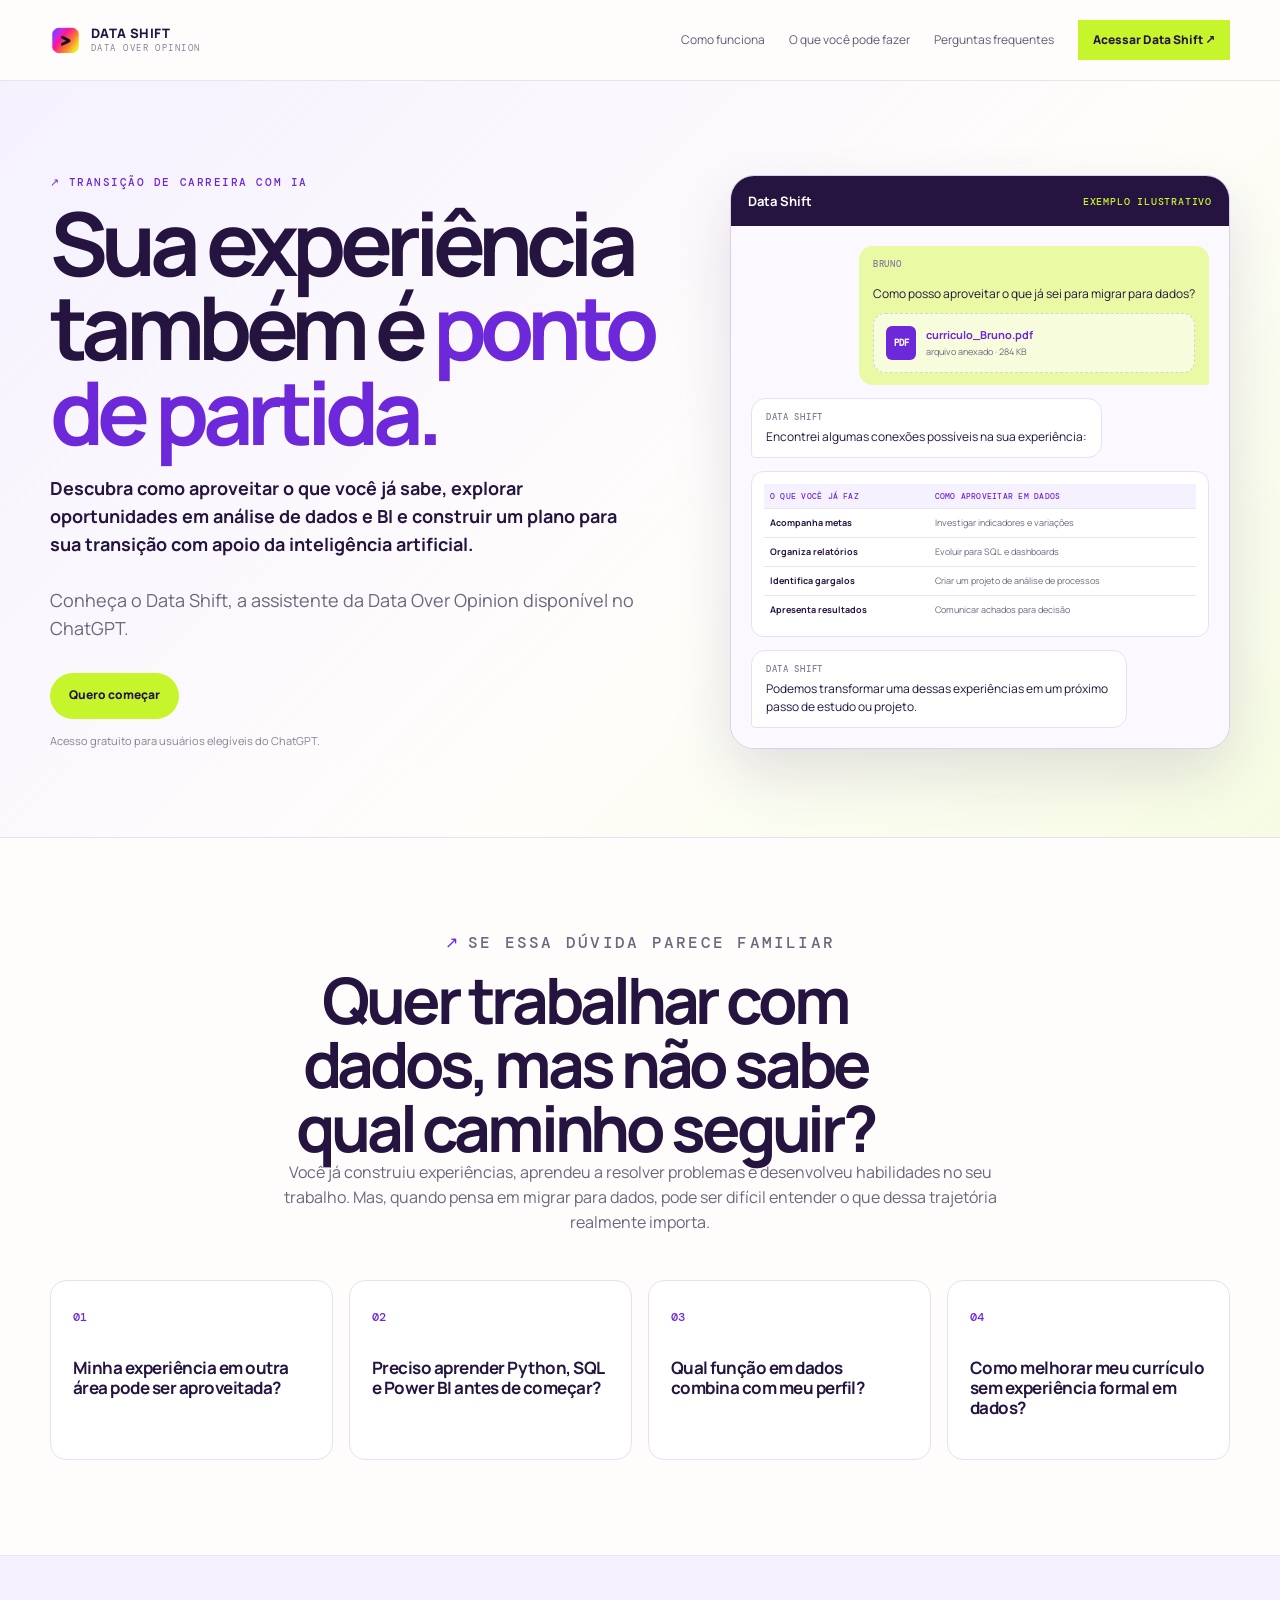
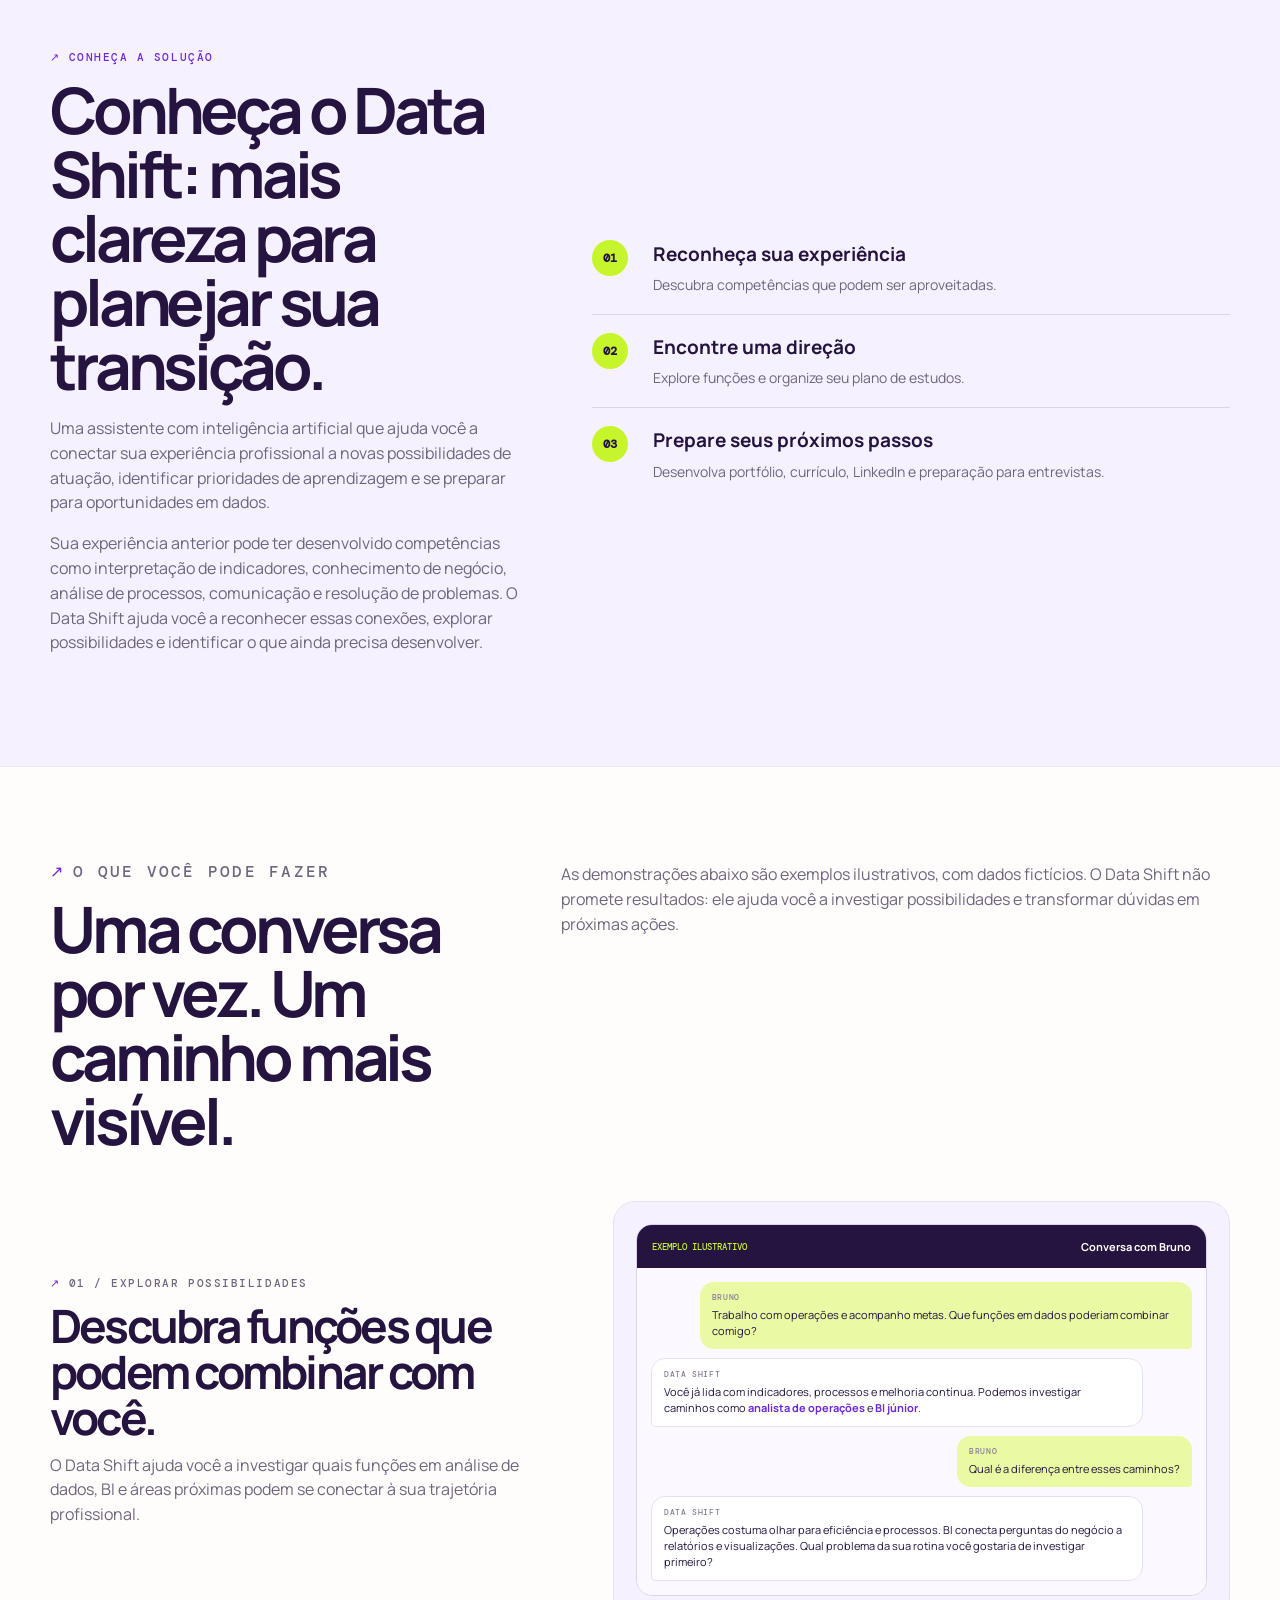
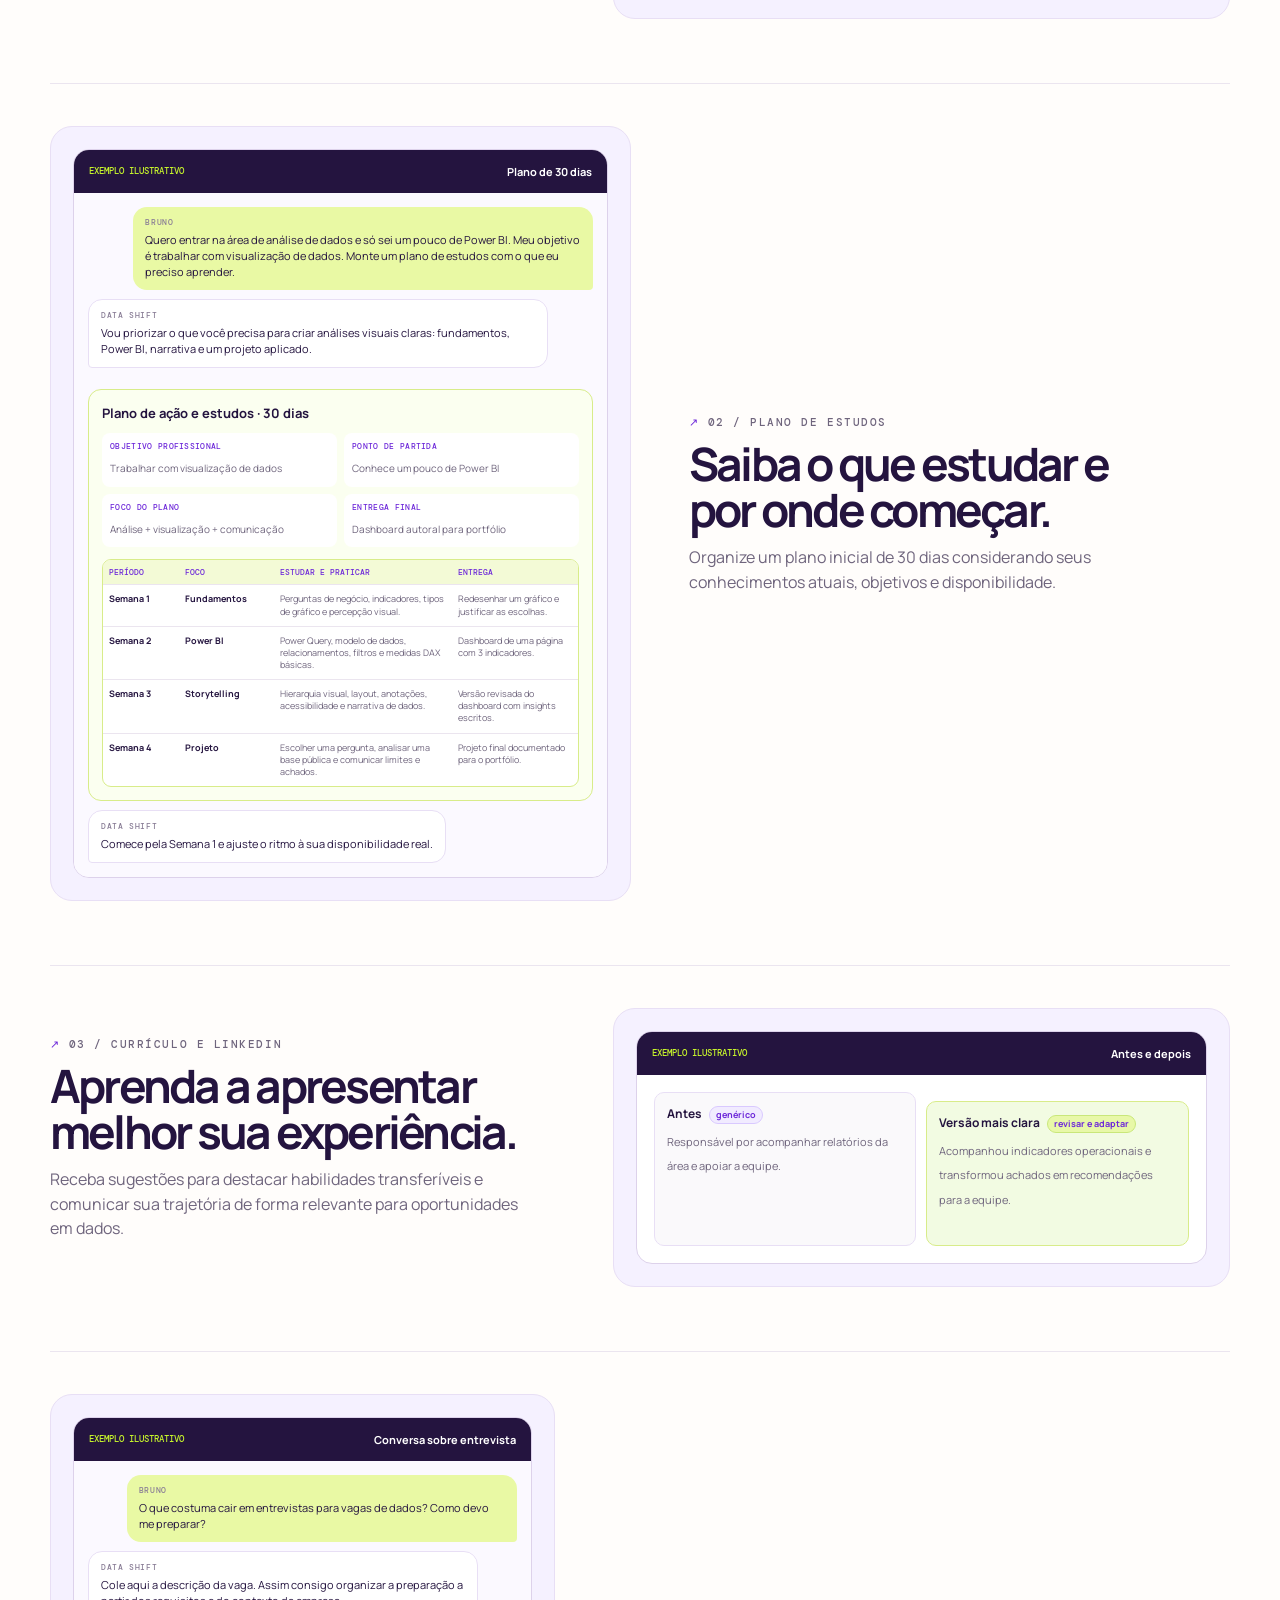
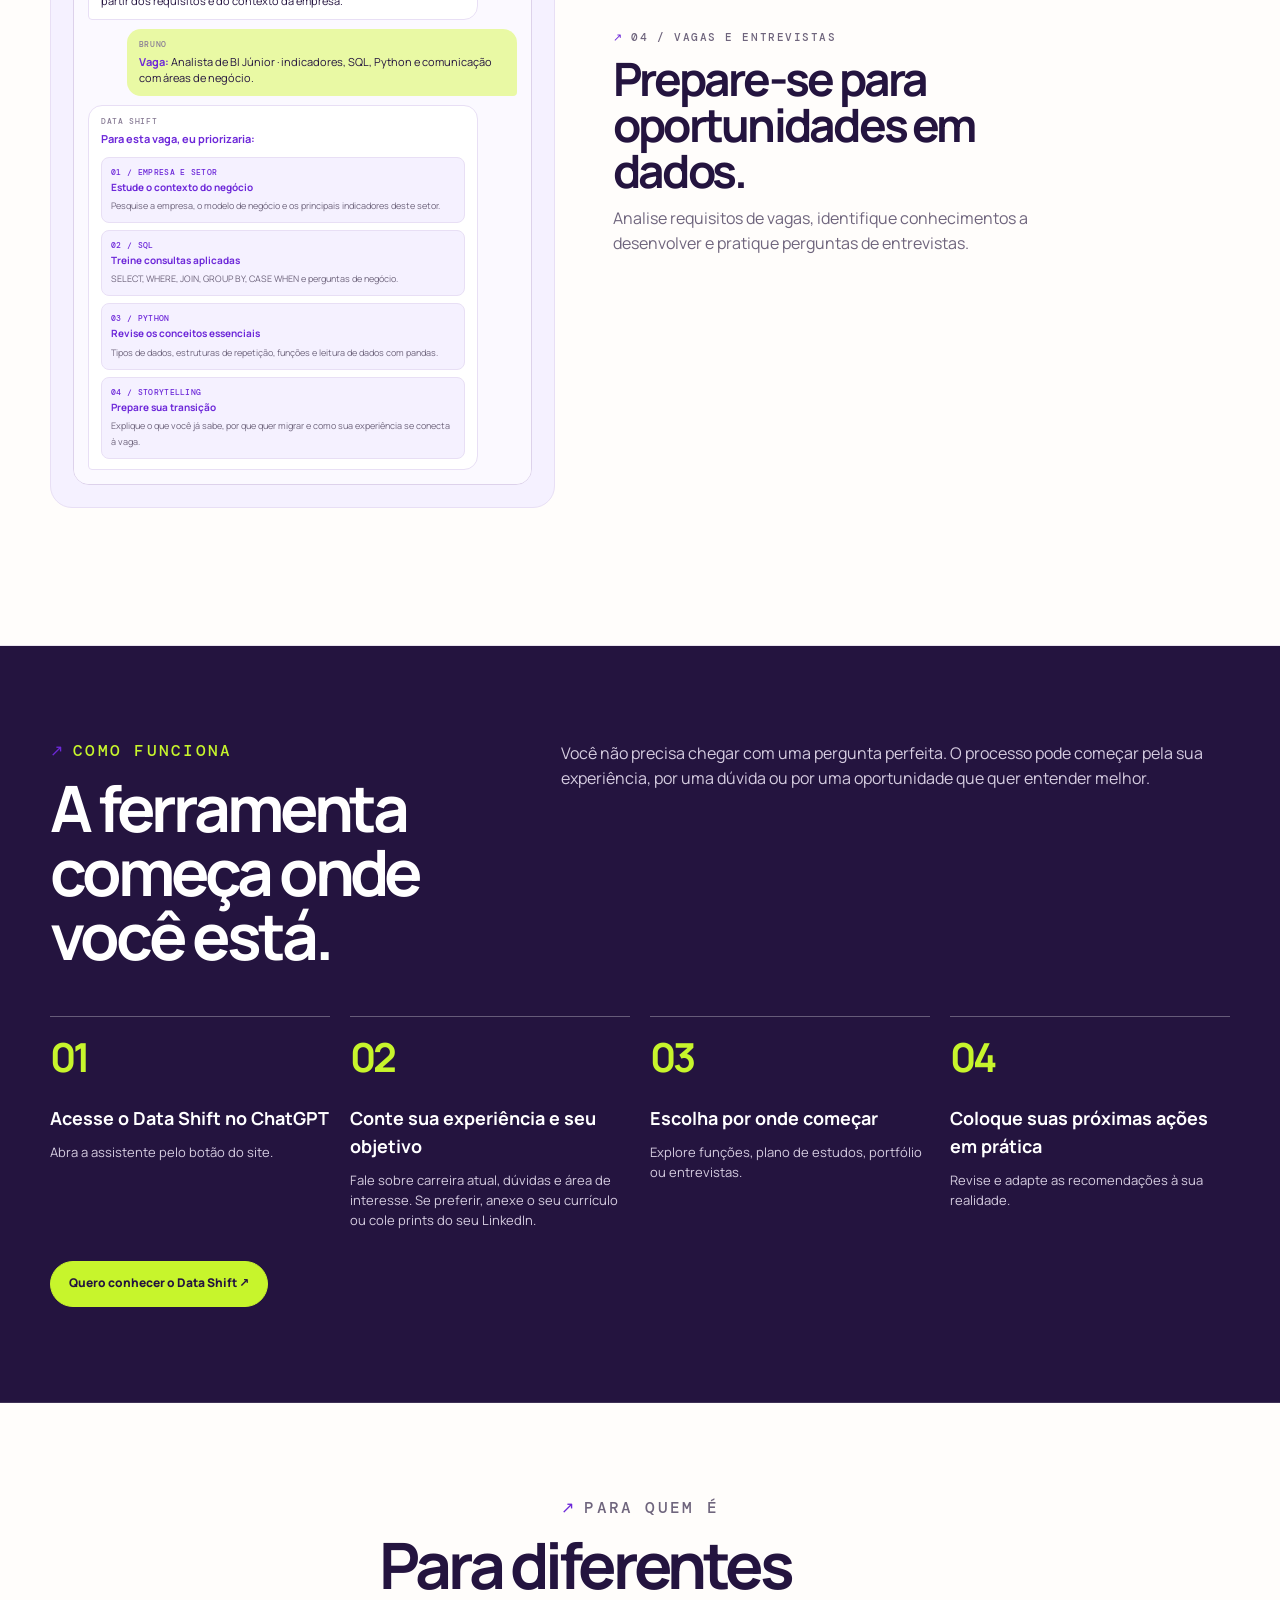
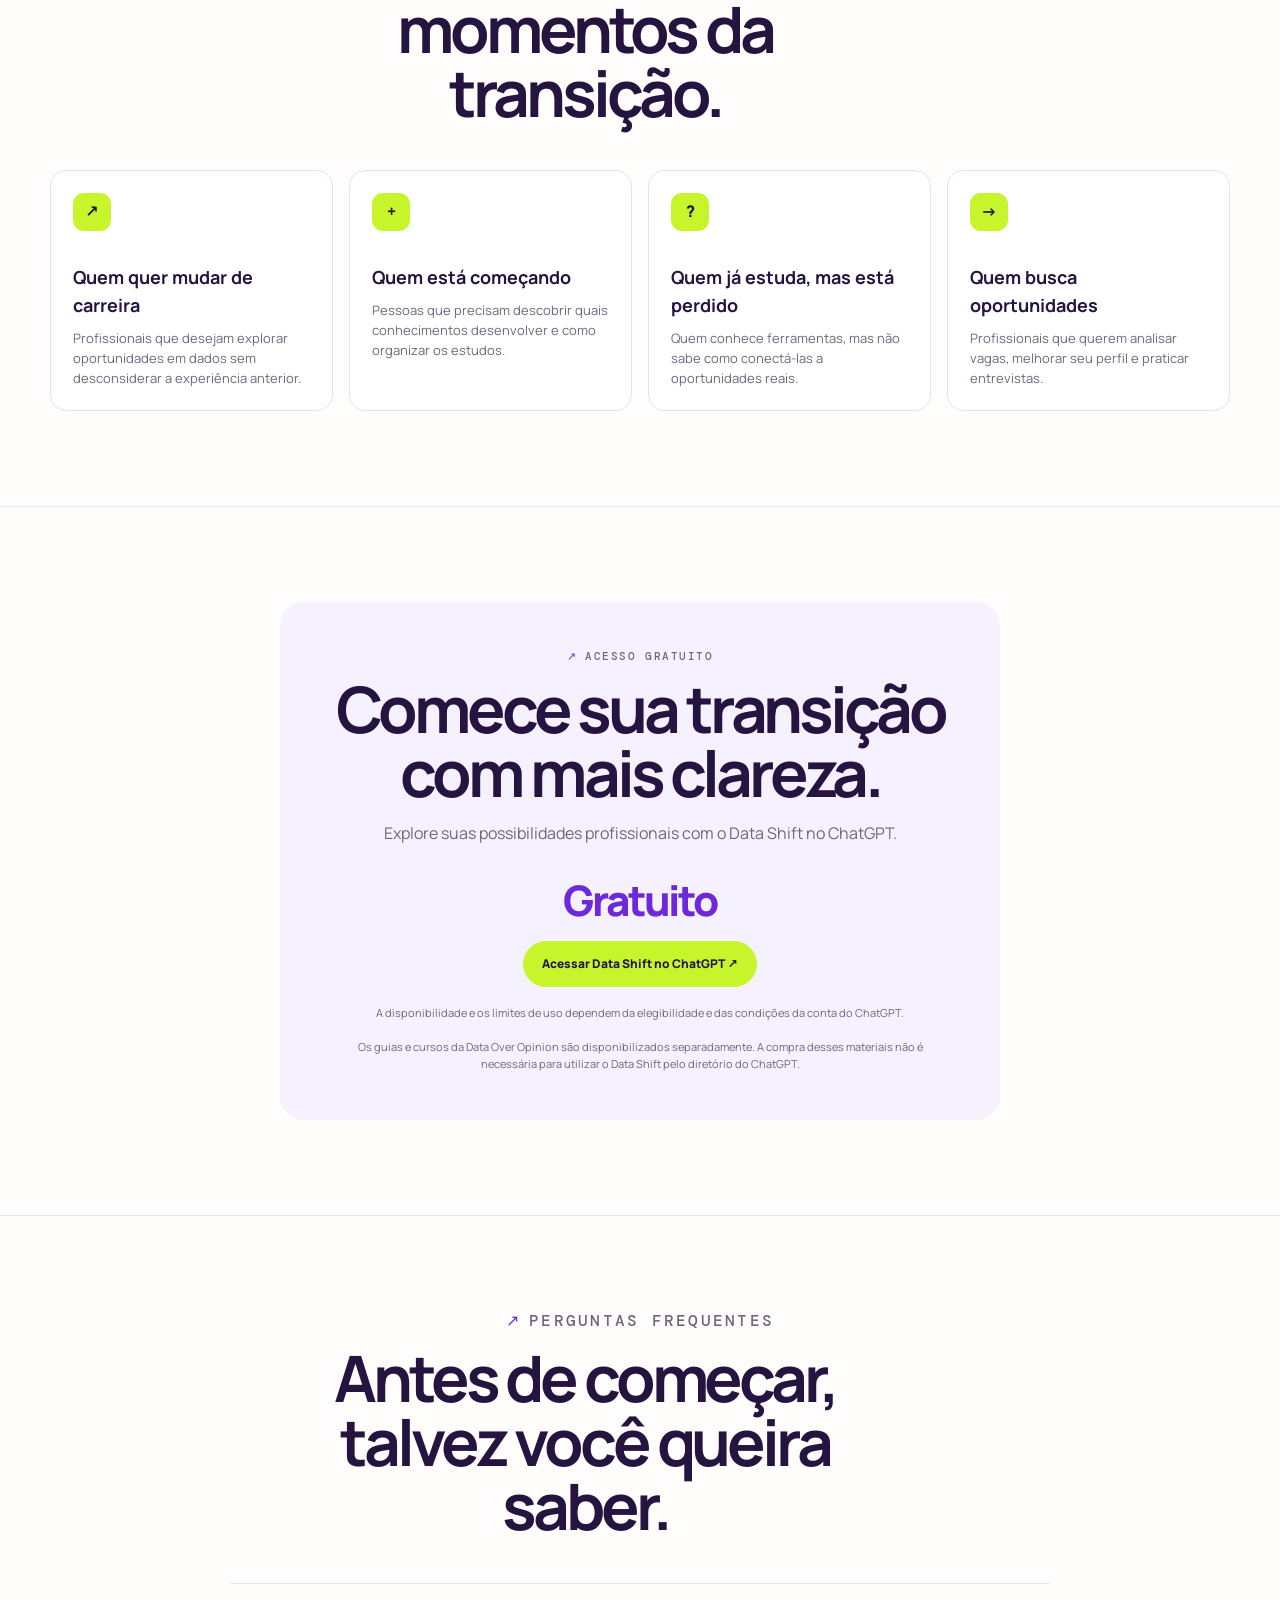
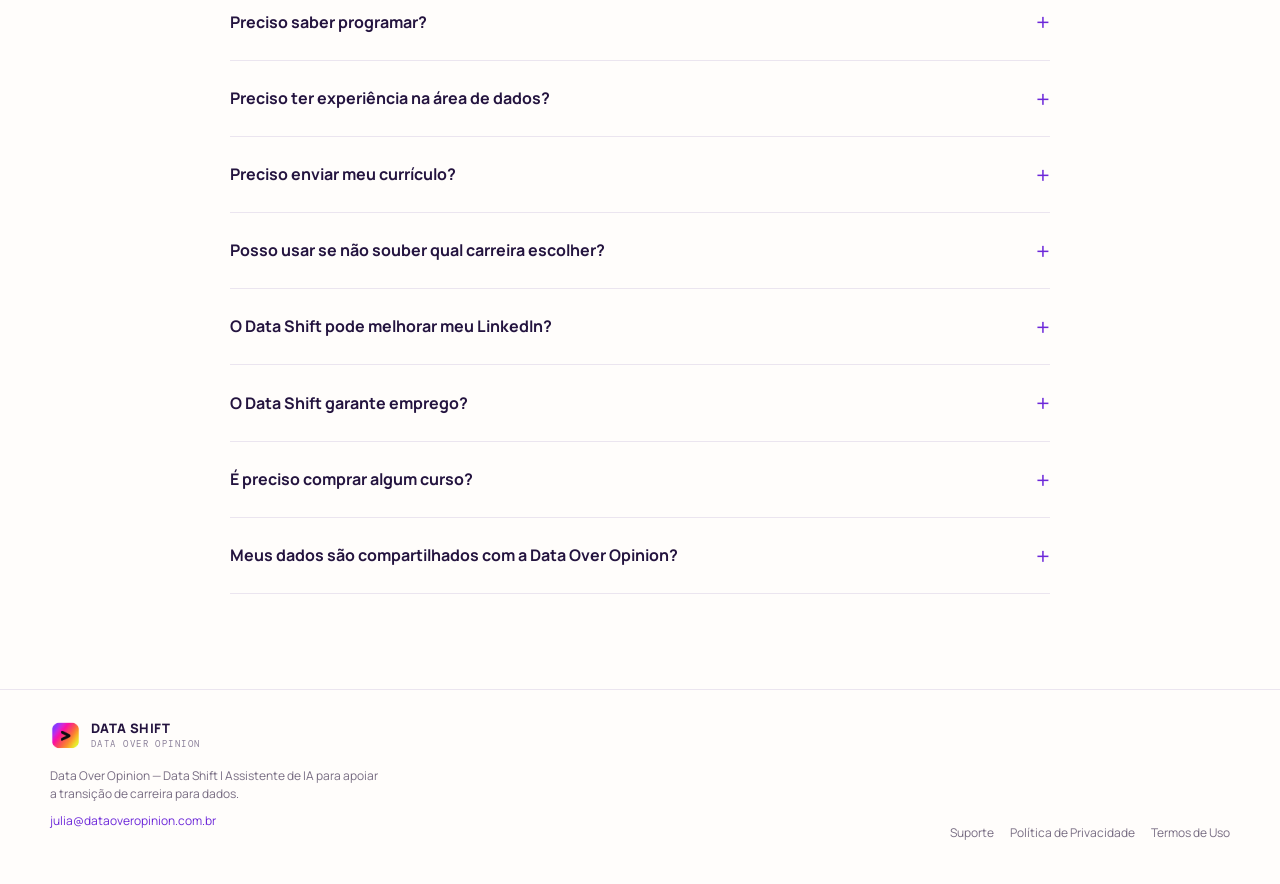
==== datashift/index.html @ 63b83ce7 "Add Data Shift site under datashift route" ====
<!doctype html>
<html lang="pt-BR">
<head>
  <meta charset="UTF-8"><meta name="viewport" content="width=device-width, initial-scale=1">
  <meta name="description" content="Data Shift: descubra como aproveitar sua experiência para migrar para análise de dados, BI ou áreas próximas.">
  <meta property="og:title" content="Data Shift — sua experiência também é ponto de partida">
  <meta property="og:description" content="Uma assistente de IA da Data Over Opinion para apoiar sua transição para dados.">
  <meta property="og:image" content="data-shift-logo.png">
  <title>Data Shift — sua experiência também é ponto de partida</title>
  <link rel="stylesheet" href="styles.css">
</head>
<body>
  <header class="site-header"><div class="shell nav">
    <a class="brand" href="./" aria-label="Data Shift, Data Over Opinion"><img class="brand-logo" src="data-shift-logo.png" alt="Data Shift"><span class="brand-copy">DATA SHIFT<small>DATA OVER OPINION</small></span></a>
    <button class="menu-button" aria-expanded="false" aria-controls="main-nav" aria-label="Abrir menu">Menu</button>
    <nav id="main-nav" class="nav-links" aria-label="Navegação principal">
      <a href="#como-funciona">Como funciona</a><a href="#o-que-voce-pode-fazer">O que você pode fazer</a><a href="#faq">Perguntas frequentes</a><a class="nav-cta" href="#acesso">Acessar Data Shift ↗</a>
    </nav>
  </div></header>

  <main>
    <section class="hero"><div class="shell hero-grid">
      <div class="hero-copy">
        <p class="eyebrow">transição de carreira com ia</p>
        <h1>Sua experiência também é <em>ponto de partida.</em></h1>
        <p class="hero-intro"><strong>Descubra como aproveitar o que você já sabe, explorar oportunidades em análise de dados e BI e construir um plano para sua transição com apoio da inteligência artificial.</strong><br><br>Conheça o Data Shift, a assistente da Data Over Opinion disponível no ChatGPT.</p>
        <div class="actions"><a class="button lime" href="#acesso">Quero começar</a></div>
        <p class="micro-note">Acesso gratuito para usuários elegíveis do ChatGPT.</p>
      </div>
      <div class="hero-demo" aria-label="Exemplo ilustrativo de conversa com análise de currículo pelo Data Shift">
        <div class="chat-shell"><div class="chat-topbar"><strong>Data Shift</strong><span>exemplo ilustrativo</span></div><div class="chat-body">
          <div class="chat-msg from-user attachment-msg"><small>Bruno</small>Como posso aproveitar o que já sei para migrar para dados?<div class="resume-upload"><div class="resume-file"><div class="pdf-icon">PDF</div><div><strong>curriculo_Bruno.pdf</strong><span>arquivo anexado · 284 KB</span></div></div></div></div>
          <div class="chat-msg from-bot"><small>Data Shift</small>Encontrei algumas conexões possíveis na sua experiência:</div>
          <div class="chat-table-wrap"><table class="chat-table"><thead><tr><th>O que você já faz</th><th>Como aproveitar em dados</th></tr></thead><tbody><tr><td>Acompanha metas</td><td>Investigar indicadores e variações</td></tr><tr><td>Organiza relatórios</td><td>Evoluir para SQL e dashboards</td></tr><tr><td>Identifica gargalos</td><td>Criar um projeto de análise de processos</td></tr><tr><td>Apresenta resultados</td><td>Comunicar achados para decisão</td></tr></tbody></table></div>
          <div class="chat-msg from-bot"><small>Data Shift</small>Podemos transformar uma dessas experiências em um próximo passo de estudo ou projeto.</div>
        </div></div>
      </div>
    </div></section>

    <section class="section" id="problema"><div class="shell">
      <div class="section-heading center"><p class="section-label">se essa dúvida parece familiar</p><h2>Quer trabalhar com dados, mas não sabe qual caminho seguir?</h2><p>Você já construiu experiências, aprendeu a resolver problemas e desenvolveu habilidades no seu trabalho. Mas, quando pensa em migrar para dados, pode ser difícil entender o que dessa trajetória realmente importa.</p></div>
      <div class="question-grid">
        <article class="question-card"><b>01</b><p>Minha experiência em outra área pode ser aproveitada?</p></article>
        <article class="question-card"><b>02</b><p>Preciso aprender Python, SQL e Power BI antes de começar?</p></article>
        <article class="question-card"><b>03</b><p>Qual função em dados combina com meu perfil?</p></article>
        <article class="question-card"><b>04</b><p>Como melhorar meu currículo sem experiência formal em dados?</p></article>
      </div>
    </div></section>

    <section class="section soft"><div class="shell solution-grid">
      <div><p class="section-label">conheça a solução</p><h2>Conheça o Data Shift: mais clareza para planejar sua transição.</h2><p class="section-copy">Uma assistente com inteligência artificial que ajuda você a conectar sua experiência profissional a novas possibilidades de atuação, identificar prioridades de aprendizagem e se preparar para oportunidades em dados.</p><p class="section-copy">Sua experiência anterior pode ter desenvolvido competências como interpretação de indicadores, conhecimento de negócio, análise de processos, comunicação e resolução de problemas. O Data Shift ajuda você a reconhecer essas conexões, explorar possibilidades e identificar o que ainda precisa desenvolver.</p></div>
      <div class="benefit-list">
        <article class="benefit"><span class="benefit-index">01</span><div><h3>Reconheça sua experiência</h3><p>Descubra competências que podem ser aproveitadas.</p></div></article>
        <article class="benefit"><span class="benefit-index">02</span><div><h3>Encontre uma direção</h3><p>Explore funções e organize seu plano de estudos.</p></div></article>
        <article class="benefit"><span class="benefit-index">03</span><div><h3>Prepare seus próximos passos</h3><p>Desenvolva portfólio, currículo, LinkedIn e preparação para entrevistas.</p></div></article>
      </div>
    </div></section>

    <section class="section" id="o-que-voce-pode-fazer"><div class="shell">
      <div class="section-heading"><div><p class="section-label">o que você pode fazer</p><h2>Uma conversa por vez. Um caminho mais visível.</h2></div><p>As demonstrações abaixo são exemplos ilustrativos, com dados fictícios. O Data Shift não promete resultados: ele ajuda você a investigar possibilidades e transformar dúvidas em próximas ações.</p></div>
      <div class="feature-list">
        <article class="feature-row"><div class="feature-copy"><p class="section-label">01 / explorar possibilidades</p><h3>Descubra funções que podem combinar com você.</h3><p>O Data Shift ajuda você a investigar quais funções em análise de dados, BI e áreas próximas podem se conectar à sua trajetória profissional.</p></div><div class="feature-demo"><div class="demo-window"><div class="demo-window-head"><span>Exemplo ilustrativo</span>Conversa com Bruno</div><div class="chat-body demo-chat-body"><div class="chat-msg from-user"><small>Bruno</small>Trabalho com operações e acompanho metas. Que funções em dados poderiam combinar comigo?</div><div class="chat-msg from-bot"><small>Data Shift</small>Você já lida com indicadores, processos e melhoria contínua. Podemos investigar caminhos como <strong>analista de operações</strong> e <strong>BI júnior</strong>.</div><div class="chat-msg from-user"><small>Bruno</small>Qual é a diferença entre esses caminhos?</div><div class="chat-msg from-bot"><small>Data Shift</small>Operações costuma olhar para eficiência e processos. BI conecta perguntas do negócio a relatórios e visualizações. Qual problema da sua rotina você gostaria de investigar primeiro?</div></div></div></div></article>
        <article class="feature-row"><div class="feature-copy"><p class="section-label">02 / plano de estudos</p><h3>Saiba o que estudar e por onde começar.</h3><p>Organize um plano inicial de 30 dias considerando seus conhecimentos atuais, objetivos e disponibilidade.</p></div><div class="feature-demo"><div class="demo-window"><div class="demo-window-head"><span>Exemplo ilustrativo</span>Plano de 30 dias</div><div class="chat-body demo-chat-body"><div class="chat-msg from-user"><small>Bruno</small>Quero entrar na área de análise de dados e só sei um pouco de Power BI. Meu objetivo é trabalhar com visualização de dados. Monte um plano de estudos com o que eu preciso aprender.</div><div class="chat-msg from-bot"><small>Data Shift</small>Vou priorizar o que você precisa para criar análises visuais claras: fundamentos, Power BI, narrativa e um projeto aplicado.</div><div class="plan-board"><h4>Plano de ação e estudos · 30 dias</h4><div class="plan-summary"><div><b>Objetivo profissional</b><span>Trabalhar com visualização de dados</span></div><div><b>Ponto de partida</b><span>Conhece um pouco de Power BI</span></div><div><b>Foco do plano</b><span>Análise + visualização + comunicação</span></div><div><b>Entrega final</b><span>Dashboard autoral para portfólio</span></div></div><div class="study-table-wrap"><table class="study-table"><thead><tr><th>Período</th><th>Foco</th><th>Estudar e praticar</th><th>Entrega</th></tr></thead><tbody><tr><td>Semana 1</td><td>Fundamentos</td><td>Perguntas de negócio, indicadores, tipos de gráfico e percepção visual.</td><td>Redesenhar um gráfico e justificar as escolhas.</td></tr><tr><td>Semana 2</td><td>Power BI</td><td>Power Query, modelo de dados, relacionamentos, filtros e medidas DAX básicas.</td><td>Dashboard de uma página com 3 indicadores.</td></tr><tr><td>Semana 3</td><td>Storytelling</td><td>Hierarquia visual, layout, anotações, acessibilidade e narrativa de dados.</td><td>Versão revisada do dashboard com insights escritos.</td></tr><tr><td>Semana 4</td><td>Projeto</td><td>Escolher uma pergunta, analisar uma base pública e comunicar limites e achados.</td><td>Projeto final documentado para o portfólio.</td></tr></tbody></table></div></div><div class="chat-msg from-bot"><small>Data Shift</small>Comece pela Semana 1 e ajuste o ritmo à sua disponibilidade real.</div></div></div></div></article>
        <article class="feature-row"><div class="feature-copy"><p class="section-label">03 / currículo e linkedin</p><h3>Aprenda a apresentar melhor sua experiência.</h3><p>Receba sugestões para destacar habilidades transferíveis e comunicar sua trajetória de forma relevante para oportunidades em dados.</p></div><div class="feature-demo"><div class="demo-window"><div class="demo-window-head"><span>Exemplo ilustrativo</span>Antes e depois</div><div class="demo-content"><div class="before-after"><div class="resume-row before"><strong>Antes <em>genérico</em></strong><span>Responsável por acompanhar relatórios da área e apoiar a equipe.</span></div><div class="resume-row after"><strong>Versão mais clara <em>revisar e adaptar</em></strong><span>Acompanhou indicadores operacionais e transformou achados em recomendações para a equipe.</span></div></div></div></div></div></article>
        <article class="feature-row"><div class="feature-copy"><p class="section-label">04 / vagas e entrevistas</p><h3>Prepare-se para oportunidades em dados.</h3><p>Analise requisitos de vagas, identifique conhecimentos a desenvolver e pratique perguntas de entrevistas.</p></div><div class="feature-demo"><div class="demo-window"><div class="demo-window-head"><span>Exemplo ilustrativo</span>Conversa sobre entrevista</div><div class="chat-body demo-chat-body"><div class="chat-msg from-user"><small>Bruno</small>O que costuma cair em entrevistas para vagas de dados? Como devo me preparar?</div><div class="chat-msg from-bot"><small>Data Shift</small>Cole aqui a descrição da vaga. Assim consigo organizar a preparação a partir dos requisitos e do contexto da empresa.</div><div class="chat-msg from-user"><small>Bruno</small><strong>Vaga:</strong> Analista de BI Júnior · indicadores, SQL, Python e comunicação com áreas de negócio.</div><div class="chat-msg from-bot"><small>Data Shift</small><strong>Para esta vaga, eu priorizaria:</strong><div class="prep-list"><div class="prep-item"><b>01 / empresa e setor</b><strong>Estude o contexto do negócio</strong><span>Pesquise a empresa, o modelo de negócio e os principais indicadores deste setor.</span></div><div class="prep-item"><b>02 / SQL</b><strong>Treine consultas aplicadas</strong><span>SELECT, WHERE, JOIN, GROUP BY, CASE WHEN e perguntas de negócio.</span></div><div class="prep-item"><b>03 / Python</b><strong>Revise os conceitos essenciais</strong><span>Tipos de dados, estruturas de repetição, funções e leitura de dados com pandas.</span></div><div class="prep-item"><b>04 / storytelling</b><strong>Prepare sua transição</strong><span>Explique o que você já sabe, por que quer migrar e como sua experiência se conecta à vaga.</span></div></div></div></div></div></div></article>
      </div>
    </div></section>

    <section class="section dark" id="como-funciona"><div class="shell"><div class="section-heading"><div><p class="section-label" style="color:var(--lime)">como funciona</p><h2>A ferramenta começa onde você está.</h2></div><p>Você não precisa chegar com uma pergunta perfeita. O processo pode começar pela sua experiência, por uma dúvida ou por uma oportunidade que quer entender melhor.</p></div><div class="steps">
      <article class="step"><b>01</b><h3>Acesse o Data Shift no ChatGPT</h3><p>Abra a assistente pelo botão do site.</p></article><article class="step"><b>02</b><h3>Conte sua experiência e seu objetivo</h3><p>Fale sobre carreira atual, dúvidas e área de interesse. Se preferir, anexe o seu currículo ou cole prints do seu LinkedIn.</p></article><article class="step"><b>03</b><h3>Escolha por onde começar</h3><p>Explore funções, plano de estudos, portfólio ou entrevistas.</p></article><article class="step"><b>04</b><h3>Coloque suas próximas ações em prática</h3><p>Revise e adapte as recomendações à sua realidade.</p></article>
    </div><div class="actions"><a class="button lime" href="#acesso">Quero conhecer o Data Shift ↗</a></div></div></section>

    <section class="section"><div class="shell"><div class="section-heading center"><p class="section-label">para quem é</p><h2>Para diferentes momentos da transição.</h2></div><div class="audience-grid">
      <article class="audience-card"><div class="audience-icon">↗</div><h3>Quem quer mudar de carreira</h3><p>Profissionais que desejam explorar oportunidades em dados sem desconsiderar a experiência anterior.</p></article>
      <article class="audience-card"><div class="audience-icon">+</div><h3>Quem está começando</h3><p>Pessoas que precisam descobrir quais conhecimentos desenvolver e como organizar os estudos.</p></article>
      <article class="audience-card"><div class="audience-icon">?</div><h3>Quem já estuda, mas está perdido</h3><p>Quem conhece ferramentas, mas não sabe como conectá-las a oportunidades reais.</p></article>
      <article class="audience-card"><div class="audience-icon">→</div><h3>Quem busca oportunidades</h3><p>Profissionais que querem analisar vagas, melhorar seu perfil e praticar entrevistas.</p></article>
    </div></div></section>


    <section class="section" id="acesso"><div class="shell"><div class="access-card"><p class="section-label">acesso gratuito</p><h2>Comece sua transição com mais clareza.</h2><p>Explore suas possibilidades profissionais com o Data Shift no ChatGPT.</p><div class="price">Gratuito</div><a class="button lime" href="#acesso" data-url-pendente="true">Acessar Data Shift no ChatGPT ↗</a><p class="micro-note">A disponibilidade e os limites de uso dependem da elegibilidade e das condições da conta do ChatGPT.</p><p class="micro-note">Os guias e cursos da Data Over Opinion são disponibilizados separadamente. A compra desses materiais não é necessária para utilizar o Data Shift pelo diretório do ChatGPT.</p></div></div></section>

    <section class="section" id="faq"><div class="shell"><div class="section-heading center"><p class="section-label">perguntas frequentes</p><h2>Antes de começar, talvez você queira saber.</h2></div><div class="faq-list">
      <details><summary>Preciso saber programar?</summary><div class="faq-answer">Não. O Data Shift também foi criado para quem está começando a explorar a área de dados.</div></details>
      <details><summary>Preciso ter experiência na área de dados?</summary><div class="faq-answer">Não. A ferramenta considera a possibilidade de aproveitar experiências de outras áreas.</div></details>
      <details><summary>Preciso enviar meu currículo?</summary><div class="faq-answer">Não. Você pode descrever sua experiência por texto. O envio de currículo é opcional.</div></details>
      <details><summary>Posso usar se não souber qual carreira escolher?</summary><div class="faq-answer">Sim. Você pode começar explorando funções e habilidades relacionadas à sua trajetória.</div></details>
      <details><summary>O Data Shift pode melhorar meu LinkedIn?</summary><div class="faq-answer">Ele pode sugerir melhorias e textos com base nas informações compartilhadas. É importante revisar tudo antes de publicar.</div></details>
      <details><summary>O Data Shift garante emprego?</summary><div class="faq-answer">Não. É uma ferramenta de apoio e orientação educacional, sem garantia de contratação.</div></details>
      <details><summary>É preciso comprar algum curso?</summary><div class="faq-answer">Não. Guias e cursos pagos são complementares e opcionais.</div></details>
      <details><summary>Meus dados são compartilhados com a Data Over Opinion?</summary><div class="faq-answer">Consulte a <a href="privacidade/">Política de Privacidade</a> para entender o tratamento das informações na plataforma e pelo suporte.</div></details>
    </div></div></section>

  </main>

  <footer class="site-footer"><div class="shell footer-grid"><div><a class="brand" href="./" aria-label="Data Shift, Data Over Opinion"><img class="brand-logo" src="data-shift-logo.png" alt="Data Shift"><span class="brand-copy">DATA SHIFT<small>DATA OVER OPINION</small></span></a><p class="footer-note">Data Over Opinion — Data Shift | Assistente de IA para apoiar a transição de carreira para dados.</p><p class="footer-contact"><a href="mailto:julia@dataoveropinion.com.br">julia@dataoveropinion.com.br</a></p></div><div class="footer-links"><a href="suporte/">Suporte</a><a href="privacidade/">Política de Privacidade</a><a href="termos/">Termos de Uso</a></div></div></footer>
  <script src="site.js"></script>
</body>
</html>
---- datashift/styles.css ----
@import url('https://fonts.googleapis.com/css2?family=DM+Mono:wght@400;500&family=Manrope:wght@400;500;600;700;800&display=swap');

:root {
  --ink: #24143f;
  --purple: #6d28d9;
  --purple-deep: #24143f;
  --purple-soft: #f5f1ff;
  --purple-line: #e8dff5;
  --lime: #c7f52c;
  --paper: #fffdfb;
  --muted: #6f657d;
  --white: #ffffff;
  --line: #ebe5ef;
  --max: 1180px;
}

* { box-sizing: border-box; }
html { scroll-behavior: smooth; scroll-padding-top: 90px; }
body { margin: 0; min-width: 320px; background: var(--paper); color: var(--ink); font-family: Manrope, system-ui, sans-serif; line-height: 1.55; }
a { color: inherit; text-decoration: none; }
button, input, textarea { font: inherit; }

.shell { width: min(var(--max), calc(100% - 64px)); margin: 0 auto; }
.site-header { position: sticky; top: 0; z-index: 20; border-bottom: 1px solid rgba(36,20,63,.1); background: rgba(255,253,251,.9); backdrop-filter: blur(18px); }
.nav { min-height: 80px; display: flex; align-items: center; justify-content: space-between; gap: 28px; }
.brand { display: inline-flex; align-items: center; gap: 10px; color: var(--ink); font-weight: 800; letter-spacing: .03em; font-size: 13px; }
.brand-logo { display: block; width: 31px; height: 31px; object-fit: cover; border-radius: 8px; }
.brand-copy { line-height: 1.05; }
.brand-copy small { display: block; margin-top: 4px; color: #8c819a; font: 400 9px/1 'DM Mono', monospace; letter-spacing: .16em; text-transform: uppercase; }
.nav-links { display: flex; align-items: center; gap: 24px; color: #665a73; font-size: 12px; }
.nav-links a { transition: color .2s ease, transform .2s ease; }
.nav-links a:hover, .nav-links a[aria-current='page'] { color: var(--purple); }
.nav-cta { color: var(--ink) !important; background: var(--lime); padding: 11px 15px; font-weight: 800; }
.menu-button { display: none; border: 1px solid var(--purple-line); border-radius: 8px; background: transparent; color: var(--ink); padding: 8px 10px; cursor: pointer; }

.eyebrow, .section-label { color: var(--purple); font: 500 11px/1.2 'DM Mono', monospace; letter-spacing: .14em; text-transform: uppercase; }
.eyebrow::before, .section-label::before { content: '↗'; display: inline-block; margin-right: 8px; color: var(--purple); }
.hero { overflow: hidden; padding: 94px 0 88px; background: linear-gradient(135deg, var(--purple-soft) 0%, #fffdfb 58%, #f6fce3 100%); border-bottom: 1px solid var(--purple-line); }
.hero-grid { display: grid; grid-template-columns: minmax(0, 1fr) minmax(390px, .82fr); gap: 70px; align-items: center; }
h1, h2, h3, p { margin-top: 0; }
h1 { max-width: 650px; margin-bottom: 22px; font-size: clamp(48px, 7vw, 88px); line-height: .96; letter-spacing: -.075em; }
h1 em { color: var(--purple); font-style: normal; }
.hero-intro { max-width: 600px; color: var(--muted); font-size: 18px; }
.hero-intro strong { color: var(--ink); font-weight: 700; }
.actions { display: flex; flex-wrap: wrap; gap: 12px; margin-top: 30px; }
.button { display: inline-flex; align-items: center; justify-content: center; min-height: 46px; padding: 0 18px; border: 1px solid var(--purple); border-radius: 999px; color: var(--white); background: var(--purple); font-size: 12px; font-weight: 800; transition: transform .2s ease, box-shadow .2s ease; }
.button:hover { transform: translateY(-2px); box-shadow: 0 10px 22px rgba(109,40,217,.18); }
.button.lime { color: var(--ink); background: var(--lime); border-color: var(--lime); }
.button.ghost { color: var(--purple); background: transparent; border-color: var(--purple-line); }
.button.ghost:hover { border-color: var(--purple); }
.button.small { min-height: 38px; padding: 0 14px; font-size: 11px; }
.micro-note { margin: 13px 0 0; color: #8a7f94; font-size: 11px; }

.chat-shell { overflow: hidden; border: 1px solid #dbcfea; border-radius: 24px; background: var(--white); box-shadow: 0 24px 60px rgba(36,20,63,.12); }
.chat-topbar { display: flex; align-items: center; justify-content: space-between; padding: 15px 17px; background: var(--purple-deep); color: var(--white); }
.chat-topbar strong { font-size: 13px; }
.chat-topbar span { color: var(--lime); font: 500 10px 'DM Mono', monospace; letter-spacing: .08em; text-transform: uppercase; }
.chat-body { display: grid; gap: 13px; padding: 20px; background: #fbf9ff; }
.chat-msg { max-width: 82%; padding: 12px 14px; border-radius: 14px; font-size: 12px; line-height: 1.45; }
.chat-msg small { display: block; margin-bottom: 5px; color: #887c95; font: 500 9px 'DM Mono', monospace; letter-spacing: .08em; text-transform: uppercase; }
.chat-msg.from-user { justify-self: end; color: var(--ink); background: #e9f9a4; border-bottom-right-radius: 4px; }
.chat-msg.from-bot { justify-self: start; color: var(--ink); background: var(--white); border: 1px solid var(--purple-line); border-bottom-left-radius: 4px; }
.chat-msg strong { color: var(--purple); }
.demo-note { display: inline-flex; width: fit-content; padding: 6px 9px; border-radius: 999px; color: #67567d; background: #eee8fa; font: 500 9px 'DM Mono', monospace; letter-spacing: .06em; text-transform: uppercase; }
.resume-upload { padding: 12px; border: 1px dashed #c9b8e0; border-radius: 12px; background: var(--white); }
.attachment-msg { display: grid; gap: 10px; }
.attachment-msg .resume-upload { border-color: rgba(36,20,63,.16); background: rgba(255,255,255,.62); }
.resume-file { display: flex; align-items: center; gap: 10px; }
.pdf-icon { display: grid; place-items: center; width: 30px; height: 34px; border-radius: 6px; color: var(--white); background: var(--purple); font: 700 9px 'DM Mono', monospace; }
.resume-file strong { display: block; font-size: 11px; }
.resume-file span { display: block; margin-top: 3px; color: var(--muted); font-size: 9px; }
.chat-table-wrap { overflow-x: auto; padding: 12px; border-radius: 12px; background: var(--white); border: 1px solid var(--purple-line); }
.chat-table { width: 100%; min-width: 380px; border-collapse: collapse; font-size: 9px; line-height: 1.35; }
.chat-table th { padding: 7px 6px; color: var(--purple); background: var(--purple-soft); font: 500 8px 'DM Mono', monospace; letter-spacing: .03em; text-align: left; text-transform: uppercase; }
.chat-table td { padding: 8px 6px; border-top: 1px solid var(--line); color: var(--muted); vertical-align: top; }
.chat-table td:first-child { color: var(--ink); font-weight: 700; }

.section { padding: 95px 0; border-bottom: 1px solid var(--line); }
.section.soft { background: var(--purple-soft); }
.section.dark { color: var(--white); background: var(--purple-deep); border-bottom-color: rgba(255,255,255,.12); }
.section-heading { display: grid; grid-template-columns: .8fr 1.2fr; gap: 65px; margin-bottom: 48px; }
.section-heading.center { display: block; max-width: 760px; margin: 0 auto 45px; text-align: center; }
h2 { max-width: 650px; margin: 14px 0 0; font-size: clamp(34px, 5vw, 64px); line-height: 1; letter-spacing: -.065em; }
.section-heading p, .section-copy { color: var(--muted); font-size: 16px; }
.section.dark .section-heading p, .section.dark .section-copy { color: #d5cce0; }
.quote { color: var(--ink) !important; font-size: 23px !important; line-height: 1.25; font-weight: 700; letter-spacing: -.035em; }
.question-grid, .audience-grid { display: grid; grid-template-columns: repeat(4, 1fr); gap: 16px; }
.question-card, .audience-card { min-height: 180px; padding: 22px; border: 1px solid var(--purple-line); border-radius: 16px; background: var(--white); }
.question-card b, .audience-card b { color: var(--purple); font: 500 12px 'DM Mono', monospace; }
.question-card p { margin: 30px 0 0; font-size: 17px; line-height: 1.2; font-weight: 700; letter-spacing: -.03em; }
.solution-grid { display: grid; grid-template-columns: .85fr 1.15fr; gap: 70px; align-items: center; }
.solution-grid h2 { margin-bottom: 18px; }
.benefit-list { display: grid; gap: 18px; }
.benefit { display: grid; grid-template-columns: 45px 1fr; gap: 16px; padding-bottom: 18px; border-bottom: 1px solid rgba(36,20,63,.12); }
.benefit:last-child { padding-bottom: 0; border-bottom: 0; }
.benefit-index { display: grid; place-items: center; width: 36px; height: 36px; border-radius: 50%; color: var(--ink); background: var(--lime); font: 700 12px 'DM Mono', monospace; }
.benefit h3 { margin: 0 0 5px; font-size: 19px; }
.benefit p { margin: 0; color: var(--muted); font-size: 14px; }

.feature-list { display: grid; gap: 22px; }
.feature-row { display: grid; grid-template-columns: .9fr 1.1fr; gap: 58px; align-items: center; padding: 42px 0; border-top: 1px solid var(--line); }
.feature-row:first-child { border-top: 0; padding-top: 0; }
.feature-row:nth-child(even) .feature-copy { order: 2; }
.feature-row:nth-child(even) .feature-demo { order: 1; }
.feature-copy h3 { max-width: 480px; margin: 12px 0 12px; font-size: clamp(30px, 4vw, 46px); line-height: 1; letter-spacing: -.06em; }
.feature-copy p { max-width: 470px; color: var(--muted); }
.feature-demo { padding: 22px; border: 1px solid var(--purple-line); border-radius: 22px; background: var(--purple-soft); }
.demo-window { overflow: hidden; border-radius: 16px; background: var(--white); border: 1px solid #ddd2eb; }
.demo-window-head { display: flex; align-items: center; justify-content: space-between; padding: 13px 15px; color: var(--white); background: var(--purple-deep); font-size: 11px; font-weight: 700; }
.demo-window-head span { color: var(--lime); font: 500 9px 'DM Mono', monospace; text-transform: uppercase; }
.demo-content { padding: 17px; }
.demo-chat-body { padding: 14px; gap: 9px; }
.demo-chat-body .chat-msg { max-width: 91%; padding: 10px 12px; font-size: 11px; }
.demo-chat-body .chat-msg small { font-size: 8px; }
.job-row, .week-card, .resume-row, .portfolio-row, .interview-row { padding: 12px; border: 1px solid var(--purple-line); border-radius: 10px; background: #fcfbfe; }
.job-row + .job-row, .week-card + .week-card, .resume-row + .resume-row, .portfolio-row + .portfolio-row, .interview-row + .interview-row { margin-top: 9px; }
.job-row strong, .week-card strong, .resume-row strong, .portfolio-row strong, .interview-row strong { display: block; margin-bottom: 4px; font-size: 12px; }
.job-row span, .week-card span, .resume-row span, .portfolio-row span, .interview-row span { color: var(--muted); font-size: 11px; }
.job-score { float: right; padding: 4px 6px; border-radius: 999px; color: #526400; background: #ecf9b0; font: 500 9px 'DM Mono', monospace; }
.week-grid { display: grid; grid-template-columns: repeat(2, 1fr); gap: 9px; }
.week-card { min-height: 92px; }
.week-card b { color: var(--purple); font: 500 10px 'DM Mono', monospace; }
.plan-board { margin-top: 12px; padding: 13px; border: 1px solid #d8ec8a; border-radius: 13px; background: #fbfff0; }
.plan-board h4 { margin: 0 0 10px; color: var(--ink); font-size: 13px; }
.plan-meta { display: grid; grid-template-columns: 1fr 1fr; gap: 8px; margin-bottom: 11px; }
.plan-meta div { padding: 8px; border-radius: 8px; background: var(--white); }
.plan-meta b { display: block; margin-bottom: 3px; color: var(--purple); font: 500 8px 'DM Mono', monospace; letter-spacing: .04em; text-transform: uppercase; }
.plan-meta span { color: var(--muted); font-size: 10px; }
.plan-board .week-grid { gap: 7px; }
.plan-board .week-card { min-height: 75px; padding: 9px; border-color: #d8ec8a; }
.plan-board .week-card strong { font-size: 10px; }
.plan-board .week-card span { font-size: 9px; }
.plan-summary { display: grid; grid-template-columns: repeat(2, 1fr); gap: 7px; margin-bottom: 12px; }
.plan-summary div { padding: 8px; border-radius: 8px; background: var(--white); }
.plan-summary b { display: block; margin-bottom: 3px; color: var(--purple); font: 500 8px 'DM Mono', monospace; letter-spacing: .04em; text-transform: uppercase; }
.plan-summary span { color: var(--muted); font-size: 10px; }
.study-table-wrap { overflow-x: auto; border: 1px solid #d8ec8a; border-radius: 9px; background: var(--white); }
.study-table { width: 100%; min-width: 475px; border-collapse: collapse; font-size: 9px; line-height: 1.35; }
.study-table th { padding: 7px 6px; color: var(--purple); background: #f3fad6; font: 500 8px 'DM Mono', monospace; text-align: left; text-transform: uppercase; }
.study-table td { padding: 8px 6px; border-top: 1px solid var(--line); color: var(--muted); vertical-align: top; }
.study-table td:first-child { width: 16%; color: var(--ink); font-weight: 700; }
.study-table td:nth-child(2) { width: 20%; color: var(--ink); font-weight: 700; }
.before-after { display: grid; grid-template-columns: 1fr 1fr; gap: 10px; }
.resume-row { min-height: 145px; }
.resume-row.before { background: #faf9fb; }
.resume-row.after { background: #f2fbe2; border-color: #d8ec8a; }
.resume-row strong em { display: inline-block; margin-left: 5px; padding: 3px 6px; border: 1px solid #d9c9ff; border-radius: 999px; background: #f1ebff; color: var(--purple); font-size: 9px; line-height: 1.1; font-style: normal; font-weight: 700; vertical-align: middle; }
.resume-row.after strong em { border-color: #c9e77a; background: #e8f8a8; }
.portfolio-row { display: grid; grid-template-columns: 34px 1fr; gap: 10px; align-items: start; }
.portfolio-icon { display: grid; place-items: center; width: 30px; height: 30px; border-radius: 8px; color: var(--ink); background: var(--lime); font-weight: 800; }
.interview-row { display: grid; grid-template-columns: 24px 1fr; gap: 10px; }
.interview-index { color: var(--purple); font: 700 11px 'DM Mono', monospace; }
.prep-list { display: grid; gap: 7px; margin-top: 10px; }
.prep-item { padding: 9px; border: 1px solid var(--purple-line); border-radius: 8px; background: var(--purple-soft); }
.prep-item b { display: block; margin-bottom: 3px; color: var(--purple); font: 500 8px 'DM Mono', monospace; letter-spacing: .04em; text-transform: uppercase; }
.prep-item strong { display: block; margin-bottom: 3px; font-size: 10px; }
.prep-item span { color: var(--muted); font-size: 9px; }

.steps { display: grid; grid-template-columns: repeat(4, 1fr); gap: 20px; }
.step { position: relative; padding-top: 20px; border-top: 1px solid rgba(255,255,255,.3); }
.step b { display: block; margin-bottom: 28px; color: var(--lime); font-size: 40px; line-height: 1; letter-spacing: -.08em; }
.step h3 { margin: 0 0 9px; font-size: 18px; }
.step p { margin: 0; color: #d5cce0; font-size: 13px; }
.audience-card { min-height: 215px; }
.audience-icon { display: grid; place-items: center; width: 38px; height: 38px; margin-bottom: 33px; border-radius: 11px; color: var(--ink); background: var(--lime); font-weight: 800; }
.audience-card h3 { margin: 0 0 8px; font-size: 18px; }
.audience-card p { margin: 0; color: var(--muted); font-size: 13px; }
.statement { max-width: 920px; margin: 0 auto; text-align: center; }
.statement h2 { max-width: 800px; margin: 0 auto 22px; color: var(--white); }
.statement p { max-width: 740px; margin: 0 auto; color: #ddd4e7; font-size: 18px; }
.statement strong { color: var(--lime); }
.access-card { max-width: 720px; margin: 0 auto; padding: 48px 36px; border-radius: 24px; background: var(--purple-soft); text-align: center; }
.access-card h2 { max-width: none; margin-bottom: 16px; }
.price { margin: 22px 0 8px; color: var(--purple); font-size: 42px; font-weight: 800; letter-spacing: -.06em; }
.access-card p { max-width: 530px; margin: 0 auto; color: var(--muted); }
.access-card .micro-note { max-width: 580px; margin-top: 17px; }

.faq-list { max-width: 820px; margin: 0 auto; }
.faq-list details { border-top: 1px solid var(--line); }
.faq-list details:last-child { border-bottom: 1px solid var(--line); }
.faq-list summary { display: flex; align-items: center; justify-content: space-between; gap: 20px; padding: 19px 0; cursor: pointer; list-style: none; font-size: 16px; font-weight: 700; }
.faq-list summary::-webkit-details-marker { display: none; }
.faq-list summary::after { content: '+'; color: var(--purple); font-size: 24px; font-weight: 400; }
.faq-list details[open] summary::after { content: '–'; }
.faq-answer { max-width: 700px; padding: 0 44px 20px 0; color: var(--muted); font-size: 14px; }

.site-footer { padding: 30px 0 42px; color: #776c82; font-size: 12px; }
.footer-grid { display: flex; align-items: end; justify-content: space-between; gap: 24px; }
.footer-links { display: flex; flex-wrap: wrap; gap: 16px; }
.footer-links a:hover { color: var(--purple); }
.footer-note { max-width: 330px; margin: 10px 0 0; font-size: 12px; }
.footer-contact { margin-top: 8px; color: var(--purple); font-size: 12px; }

/* Institutional pages */
.legal-main { padding: 80px 0 100px; background: var(--paper); }
.legal-layout { display: grid; grid-template-columns: 210px minmax(0, 720px); gap: 75px; align-items: start; }
.legal-rail { position: sticky; top: 110px; }
.legal-rail p { margin: 0 0 20px; color: var(--muted); font-size: 13px; }
.rail-links { display: grid; gap: 8px; border-left: 2px solid var(--purple-line); padding-left: 15px; }
.rail-links a { color: var(--muted); font-size: 12px; }
.rail-links a:hover, .rail-links a[aria-current='page'] { color: var(--purple); }
.legal-article h1 { max-width: none; margin-bottom: 22px; font-size: clamp(45px, 6vw, 76px); }
.legal-article .article-intro { max-width: 680px; color: var(--muted); font-size: 18px; }
.legal-article section { padding: 27px 0; border-top: 1px solid var(--line); }
.legal-article h2 { margin: 0 0 12px; font-size: 24px; line-height: 1.1; }
.legal-article p, .legal-article li { color: #635a6e; font-size: 15px; }
.legal-article ul { padding-left: 22px; }
.legal-article li { margin: 8px 0; }
.legal-article strong { color: var(--ink); }
.legal-article a { color: var(--purple); text-decoration: underline; text-decoration-thickness: 1px; text-underline-offset: 3px; }
.mail-link { display: inline-block; padding: 14px 16px; border-radius: 10px; background: var(--purple-soft); color: var(--purple); font: 500 14px 'DM Mono', monospace; }
.support-card { padding: 22px; margin: 25px 0; border-left: 3px solid var(--lime); border-radius: 0 12px 12px 0; background: #fbf8ff; }

@media (max-width: 980px) {
  .hero-grid, .solution-grid { grid-template-columns: 1fr; gap: 42px; }
  .hero-demo { max-width: 600px; }
  .question-grid, .audience-grid { grid-template-columns: repeat(2, 1fr); }
  .section-heading { grid-template-columns: 1fr; gap: 24px; }
  .feature-row { grid-template-columns: 1fr; gap: 30px; }
  .feature-row:nth-child(even) .feature-copy, .feature-row:nth-child(even) .feature-demo { order: initial; }
  .feature-demo { max-width: 620px; }
  .steps { grid-template-columns: repeat(2, 1fr); row-gap: 34px; }
  .legal-layout { grid-template-columns: 185px minmax(0, 1fr); gap: 42px; }
}
@media (max-width: 700px) {
  .shell { width: min(var(--max), calc(100% - 40px)); }
  .nav { min-height: 68px; }
  .menu-button { display: block; }
  .nav-links { display: none; position: absolute; top: 68px; left: 0; right: 0; flex-direction: column; align-items: stretch; gap: 0; padding: 10px 20px 18px; border-bottom: 1px solid var(--line); background: var(--paper); }
  .nav-links.is-open { display: flex; }
  .nav-links a { padding: 11px 0; }
  .nav-cta { padding: 11px 12px !important; }
  .hero { padding: 68px 0 70px; }
  h1 { font-size: clamp(46px, 14vw, 72px); }
  .hero-intro { font-size: 16px; }
  .section { padding: 70px 0; }
  .question-grid, .audience-grid, .steps { grid-template-columns: 1fr; }
  .question-card, .audience-card { min-height: auto; }
  .before-after { grid-template-columns: 1fr; }
  .week-grid { grid-template-columns: 1fr 1fr; }
  .access-card { padding: 34px 20px; }
  .footer-grid { align-items: start; flex-direction: column; }
  .legal-main { padding: 60px 0 75px; }
  .legal-layout { display: block; }
  .legal-rail { position: static; margin-bottom: 50px; }
  .rail-links { display: flex; flex-wrap: wrap; gap: 9px 16px; border-left: 0; padding-left: 0; }
}
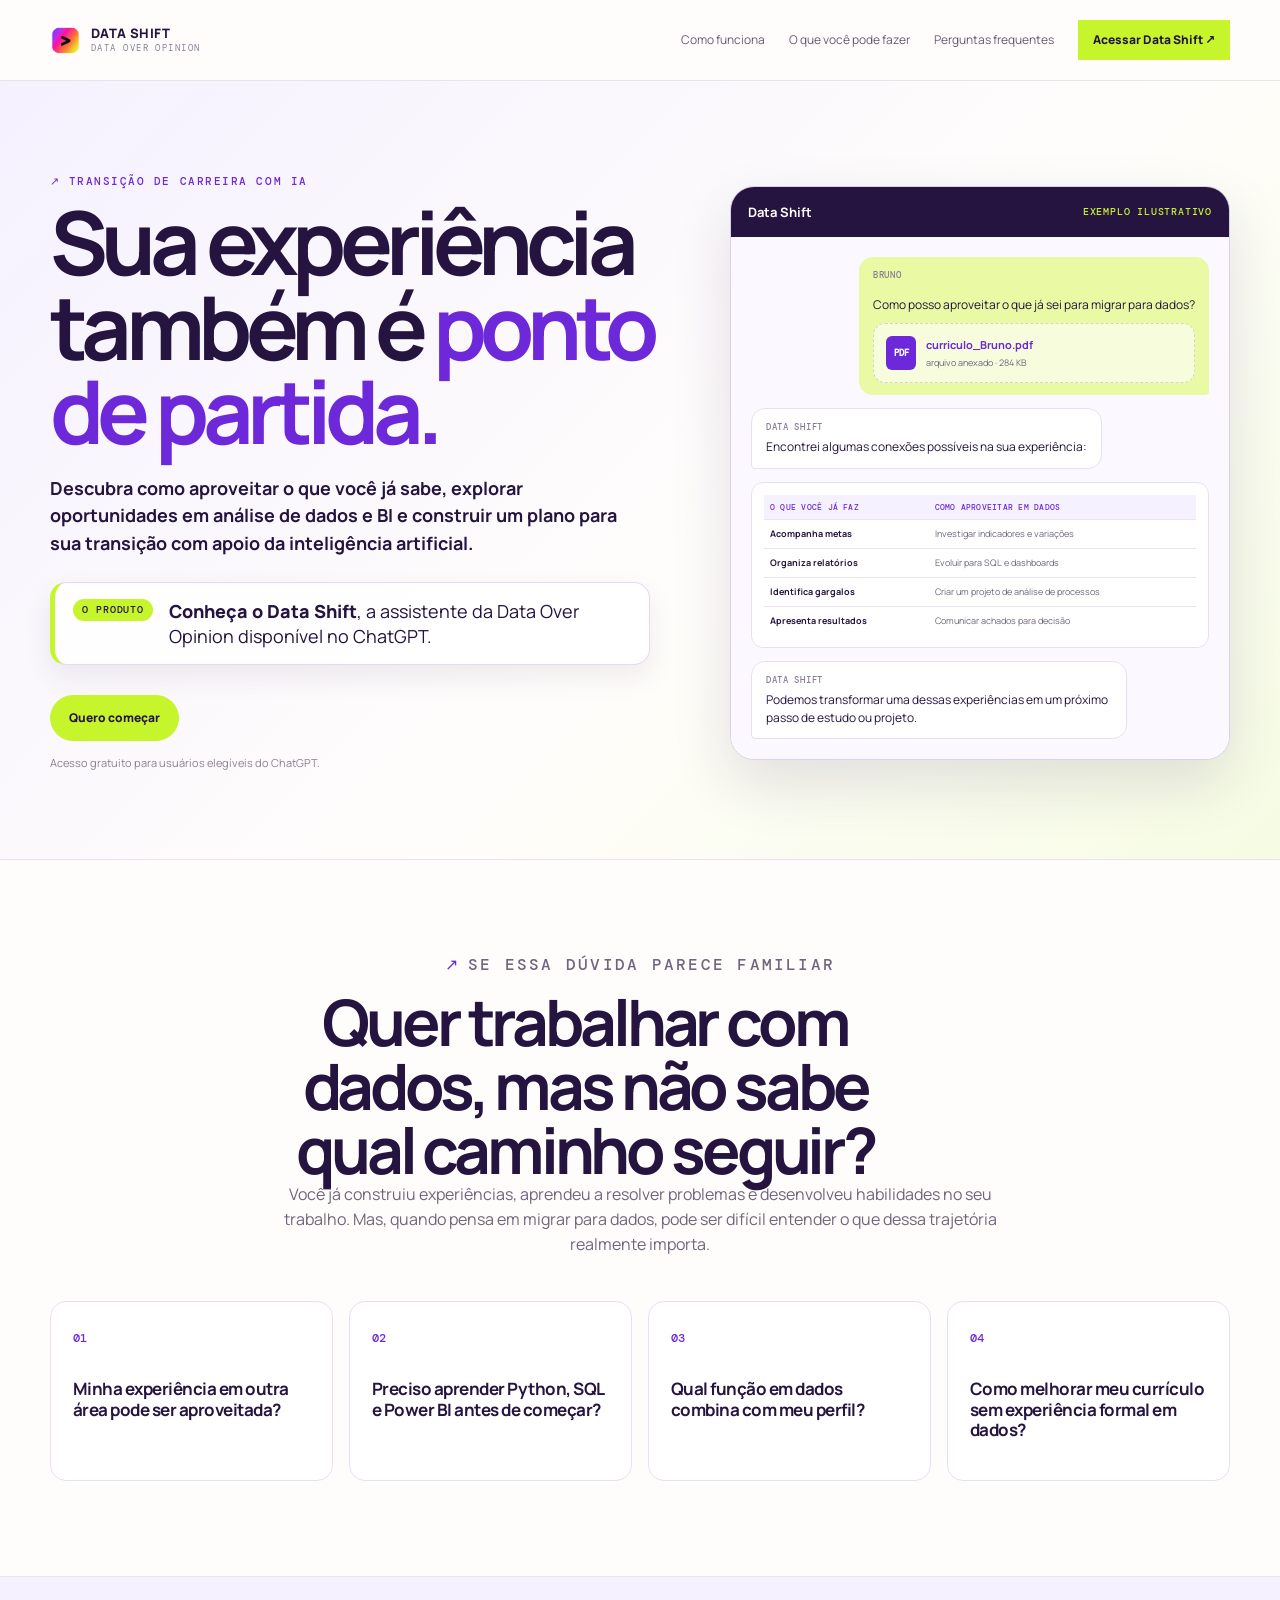
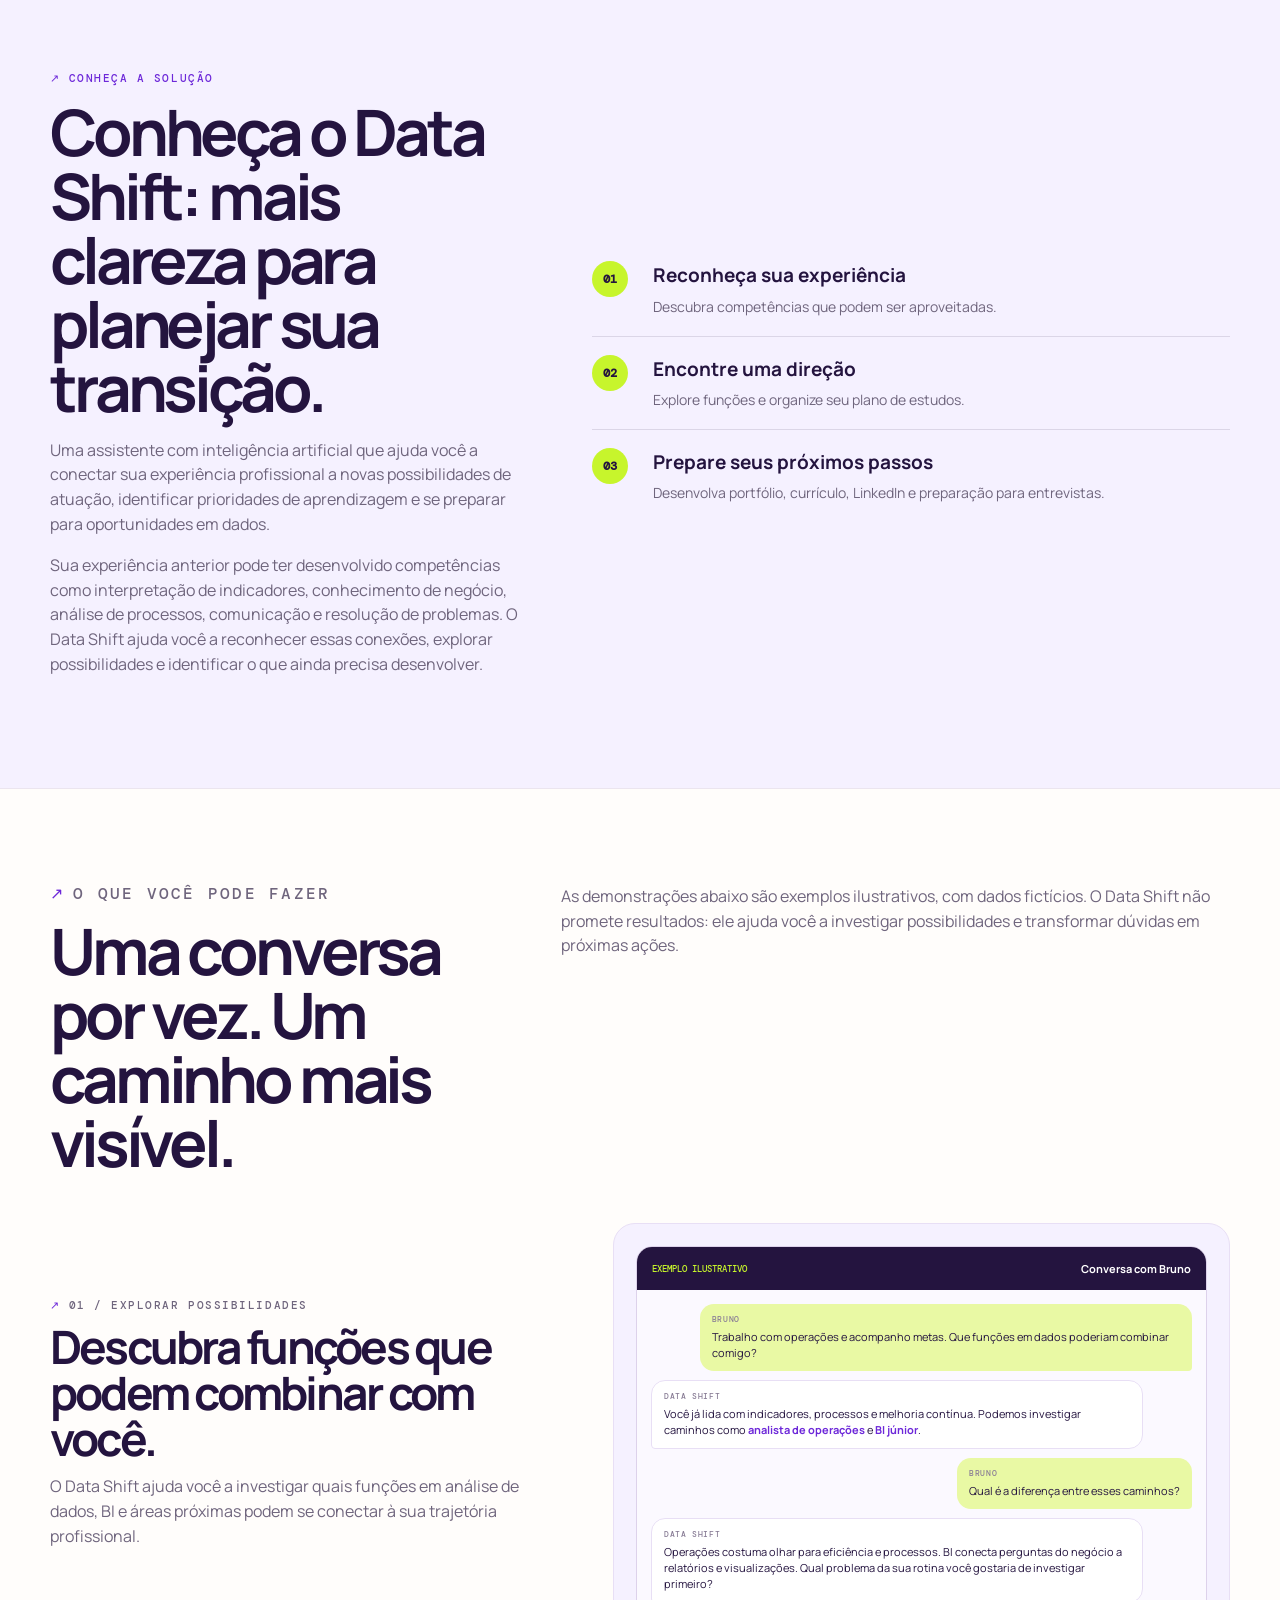
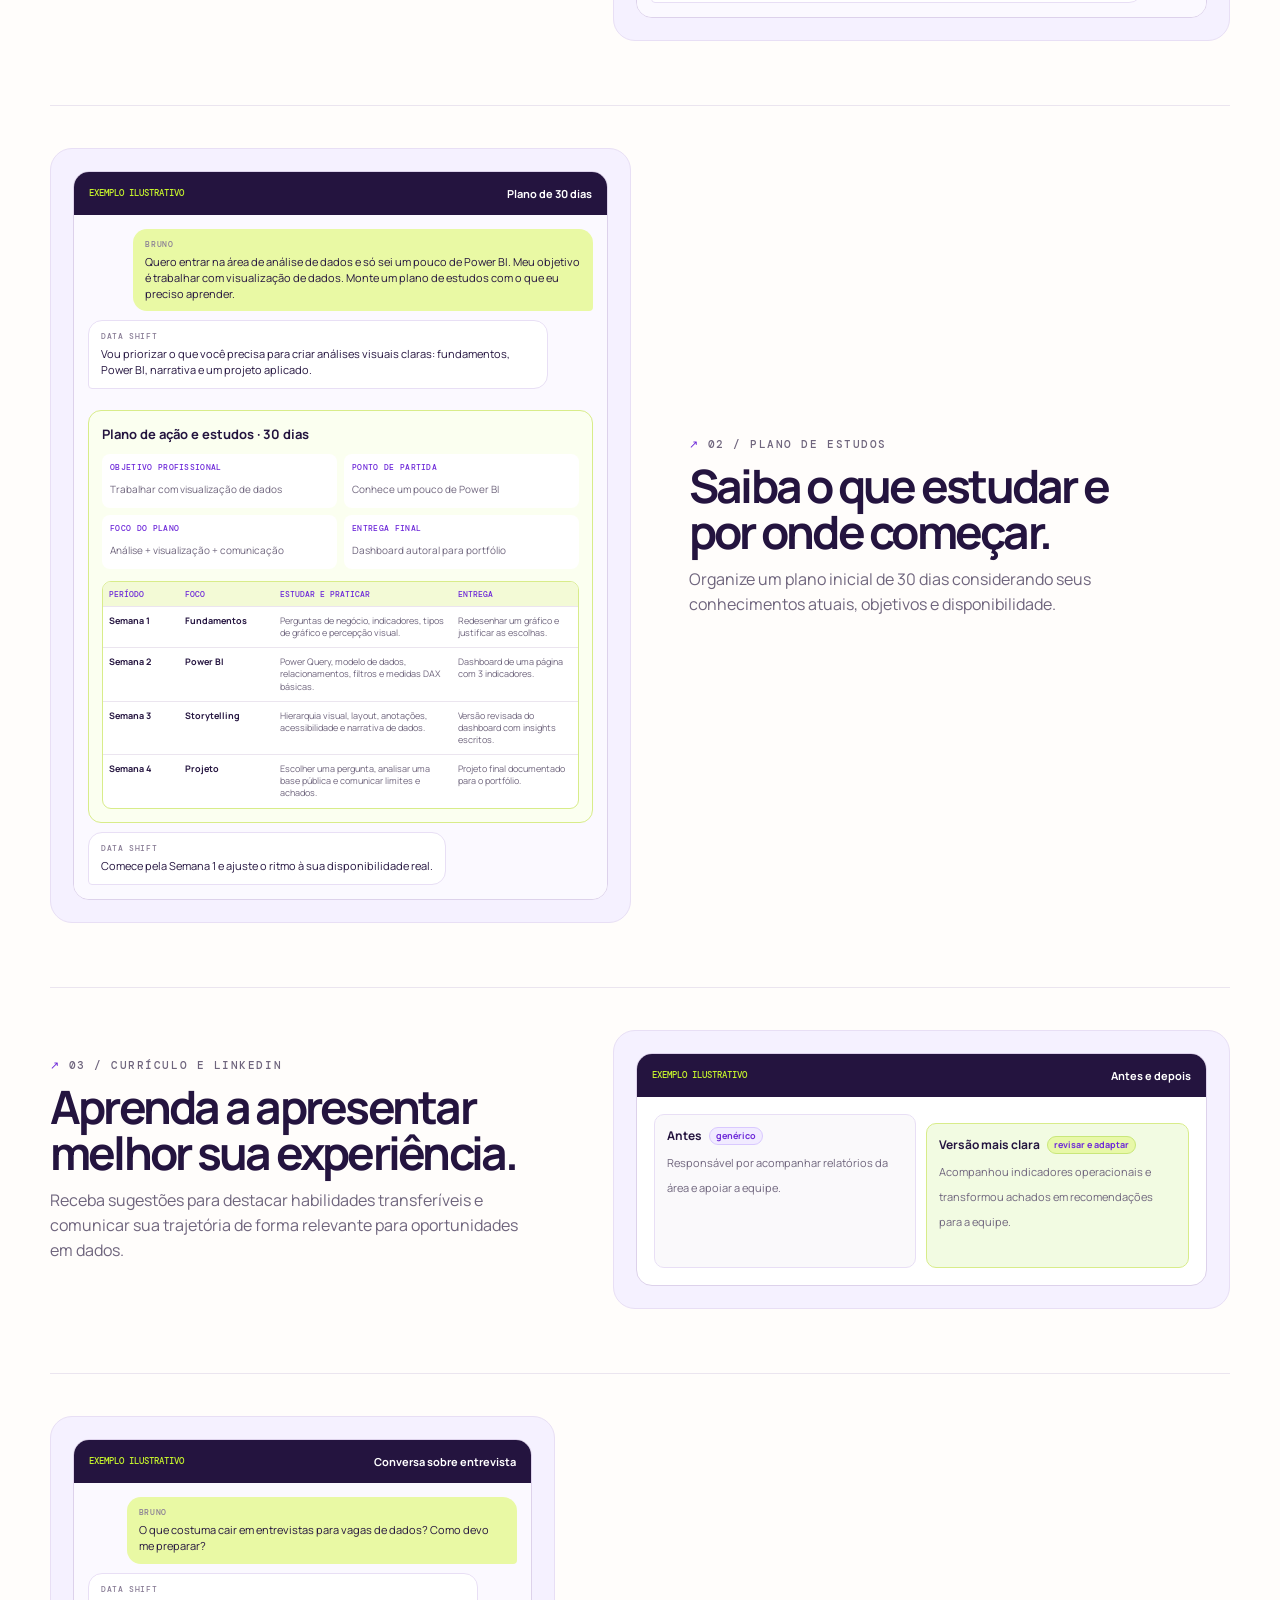
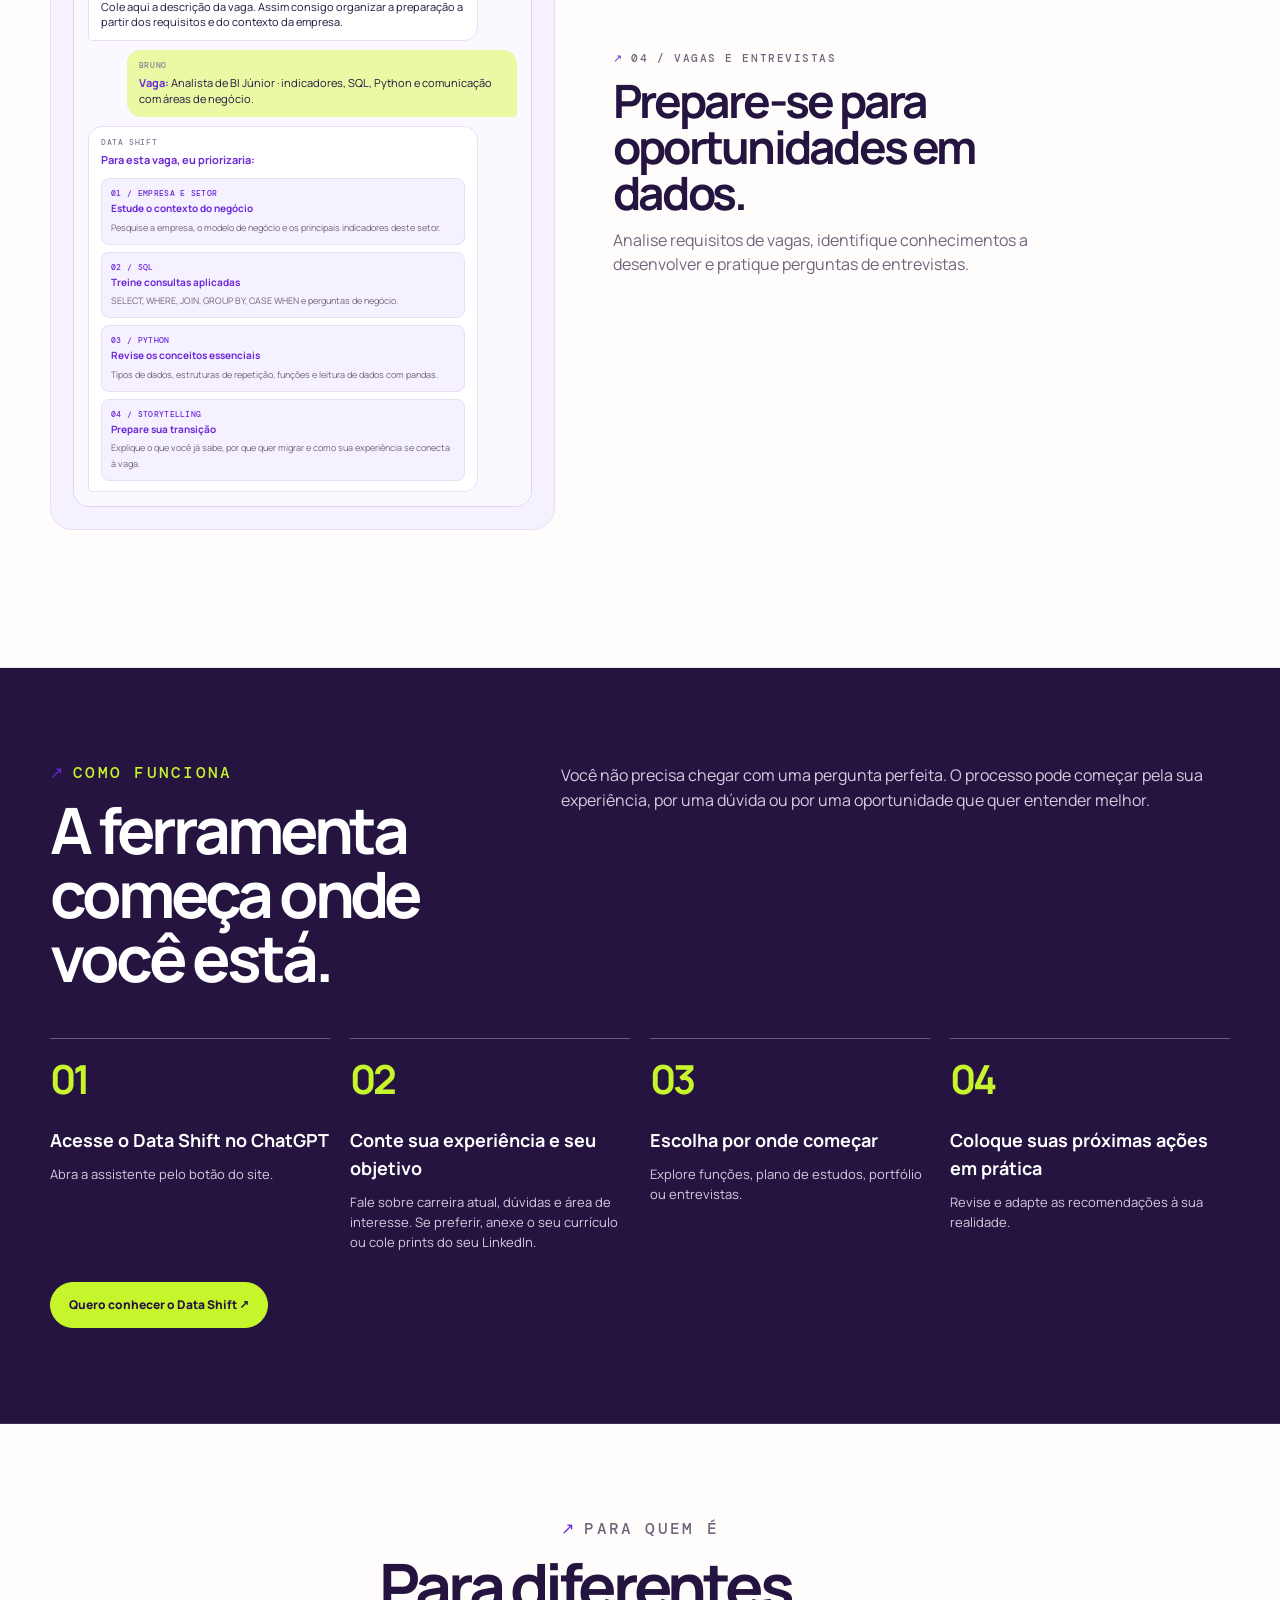
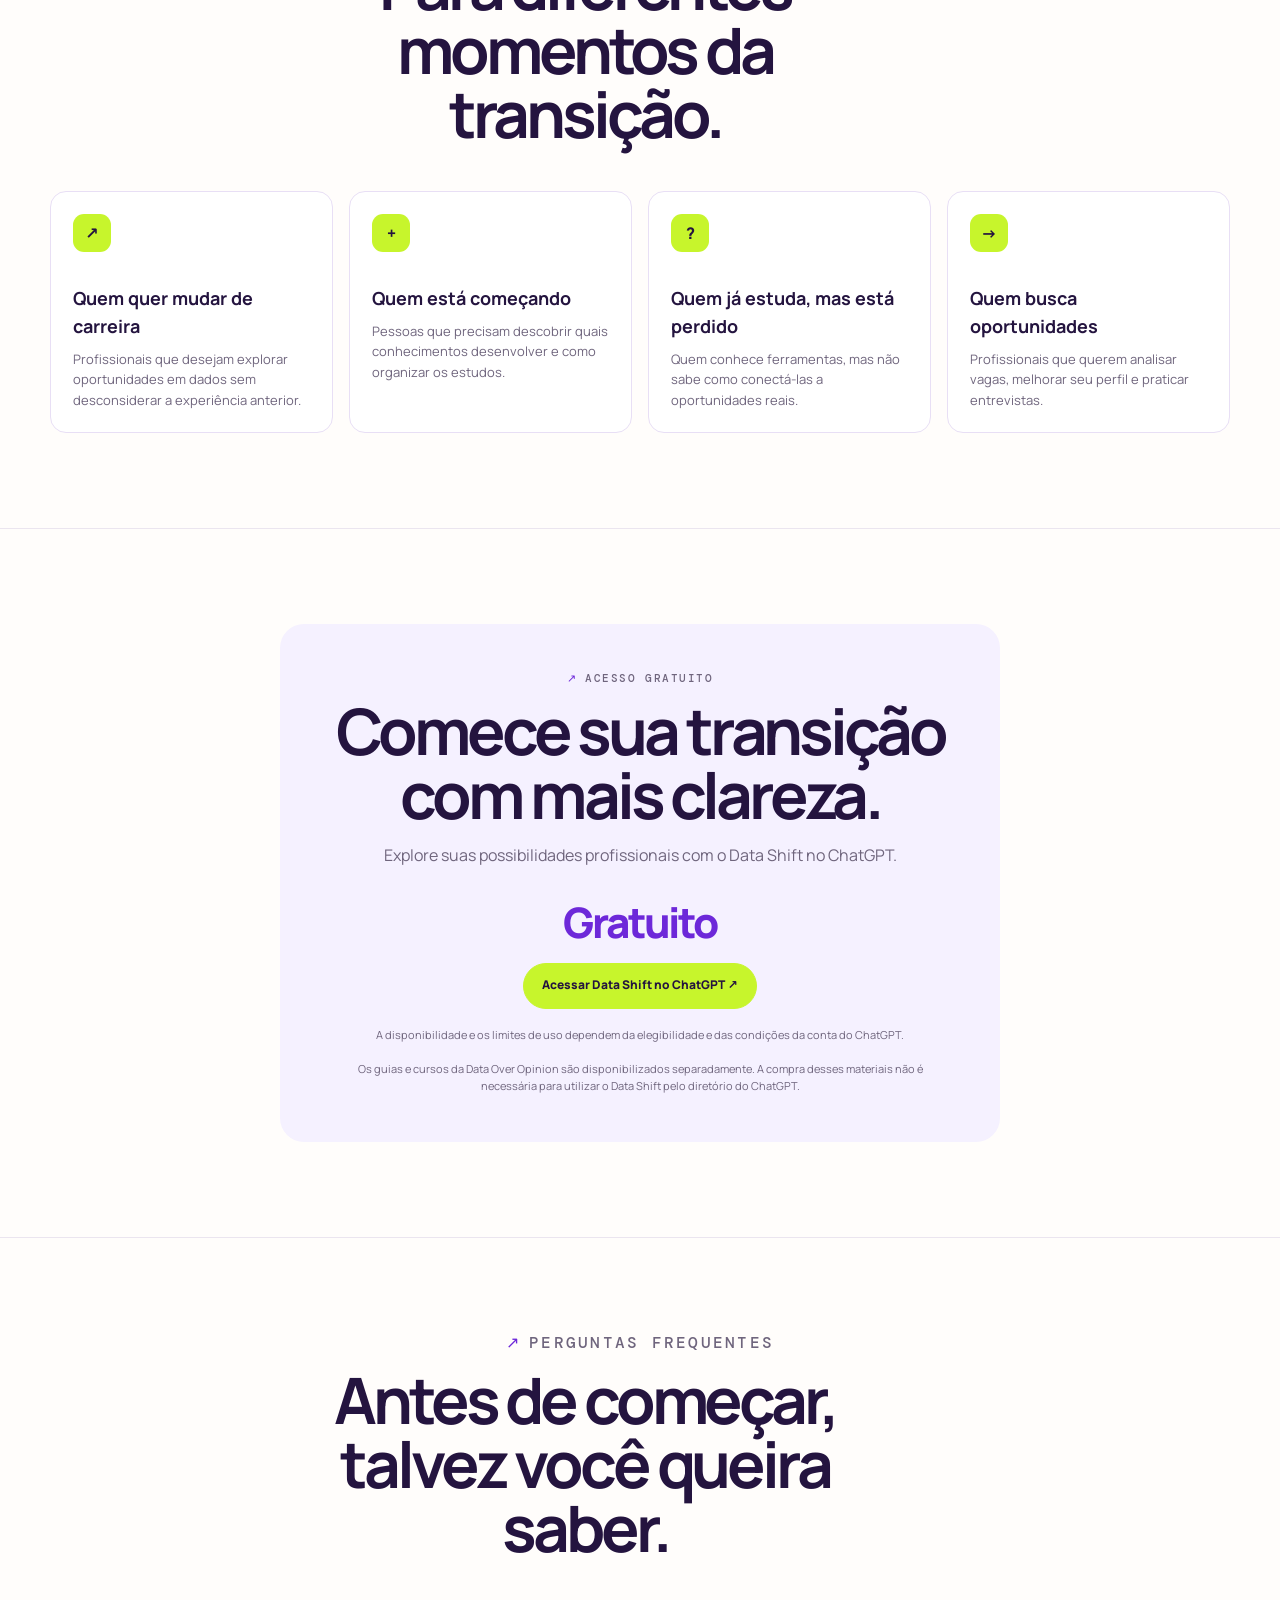
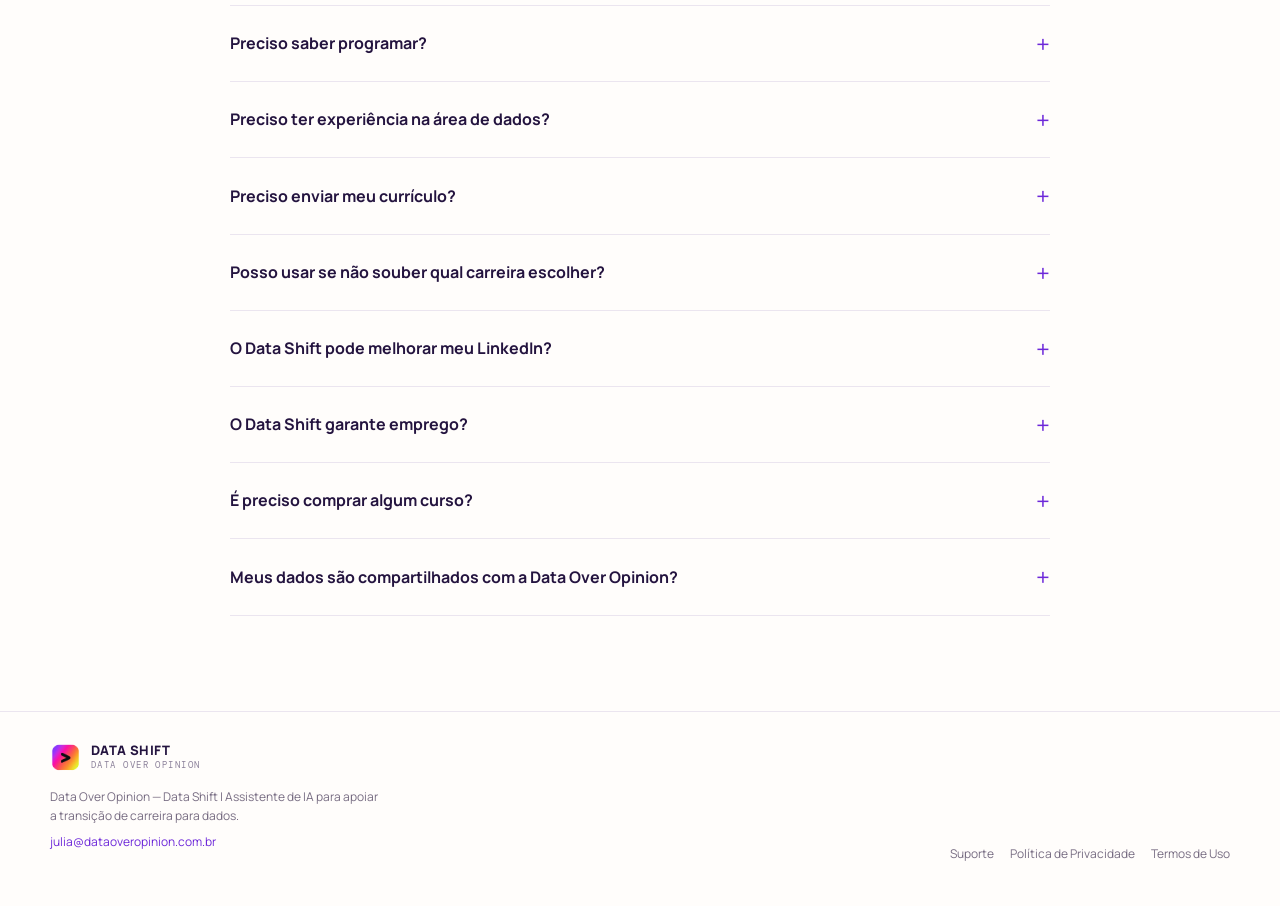
==== commit fe04c226: "Destaca o produto Data Shift no hero" ====
--- a/datashift/index.html
+++ b/datashift/index.html
@@ -23,7 +23,8 @@
       <div class="hero-copy">
         <p class="eyebrow">transição de carreira com ia</p>
         <h1>Sua experiência também é <em>ponto de partida.</em></h1>
-        <p class="hero-intro"><strong>Descubra como aproveitar o que você já sabe, explorar oportunidades em análise de dados e BI e construir um plano para sua transição com apoio da inteligência artificial.</strong><br><br>Conheça o Data Shift, a assistente da Data Over Opinion disponível no ChatGPT.</p>
+        <p class="hero-intro"><strong>Descubra como aproveitar o que você já sabe, explorar oportunidades em análise de dados e BI e construir um plano para sua transição com apoio da inteligência artificial.</strong></p>
+        <div class="product-callout"><span class="product-callout-label">o produto</span><p><strong>Conheça o Data Shift</strong>, a assistente da Data Over Opinion disponível no ChatGPT.</p></div>
         <div class="actions"><a class="button lime" href="#acesso">Quero começar</a></div>
         <p class="micro-note">Acesso gratuito para usuários elegíveis do ChatGPT.</p>
       </div>
--- a/datashift/styles.css
+++ b/datashift/styles.css
@@ -42,6 +42,10 @@
 h1 em { color: var(--purple); font-style: normal; }
 .hero-intro { max-width: 600px; color: var(--muted); font-size: 18px; }
 .hero-intro strong { color: var(--ink); font-weight: 700; }
+.product-callout { display: grid; grid-template-columns: auto 1fr; gap: 12px 16px; align-items: start; max-width: 600px; margin-top: 24px; padding: 16px 18px; border: 1px solid rgba(109,40,217,.18); border-left: 5px solid var(--lime); border-radius: 16px; background: rgba(255,255,255,.82); box-shadow: 0 12px 28px rgba(36,20,63,.08); }
+.product-callout-label { align-self: start; padding: 6px 9px; border-radius: 999px; color: var(--ink); background: var(--lime); font: 500 10px/1 'DM Mono', monospace; letter-spacing: .09em; text-transform: uppercase; }
+.product-callout p { margin: 0; color: var(--ink); font-size: 18px; line-height: 1.35; }
+.product-callout p strong { font-weight: 800; }
 .actions { display: flex; flex-wrap: wrap; gap: 12px; margin-top: 30px; }
 .button { display: inline-flex; align-items: center; justify-content: center; min-height: 46px; padding: 0 18px; border: 1px solid var(--purple); border-radius: 999px; color: var(--white); background: var(--purple); font-size: 12px; font-weight: 800; transition: transform .2s ease, box-shadow .2s ease; }
 .button:hover { transform: translateY(-2px); box-shadow: 0 10px 22px rgba(109,40,217,.18); }
@@ -233,6 +237,8 @@
   .hero { padding: 68px 0 70px; }
   h1 { font-size: clamp(46px, 14vw, 72px); }
   .hero-intro { font-size: 16px; }
+  .product-callout { grid-template-columns: 1fr; gap: 9px; }
+  .product-callout p { font-size: 16px; }
   .section { padding: 70px 0; }
   .question-grid, .audience-grid, .steps { grid-template-columns: 1fr; }
   .question-card, .audience-card { min-height: auto; }
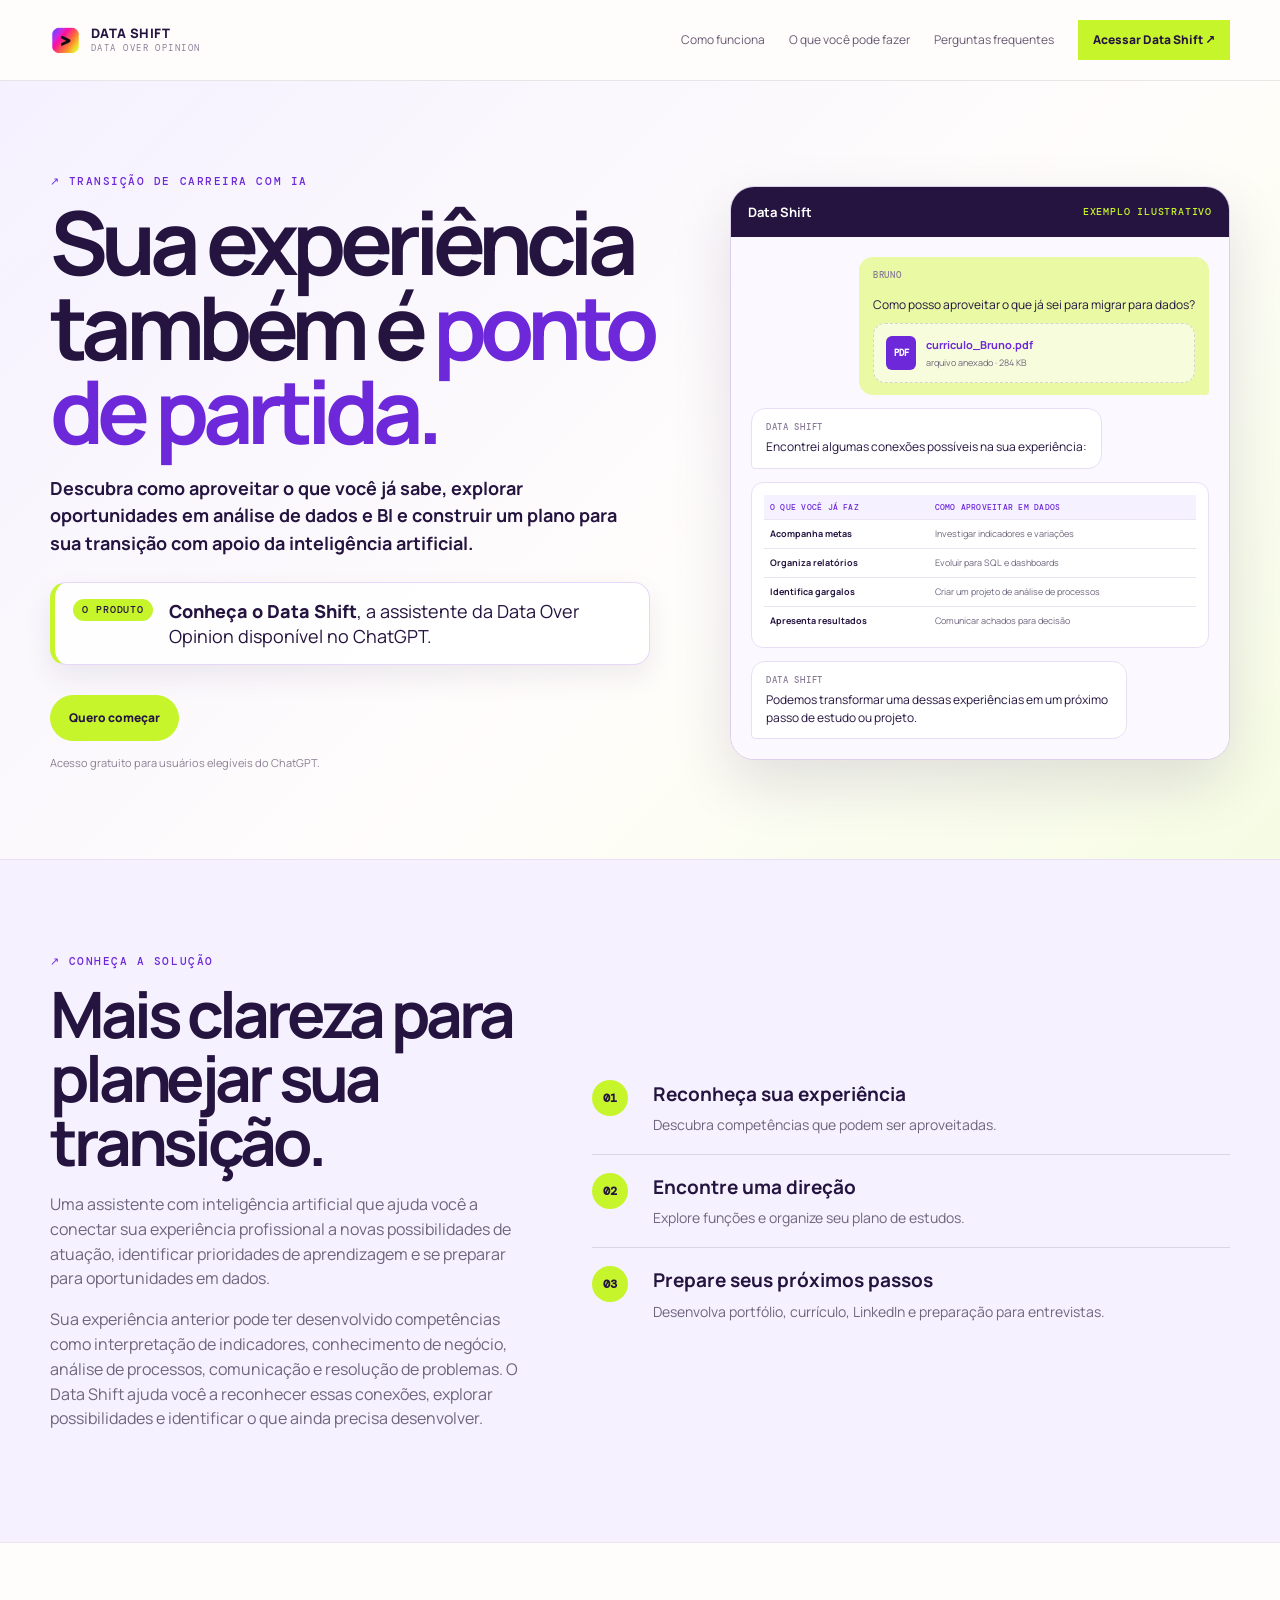
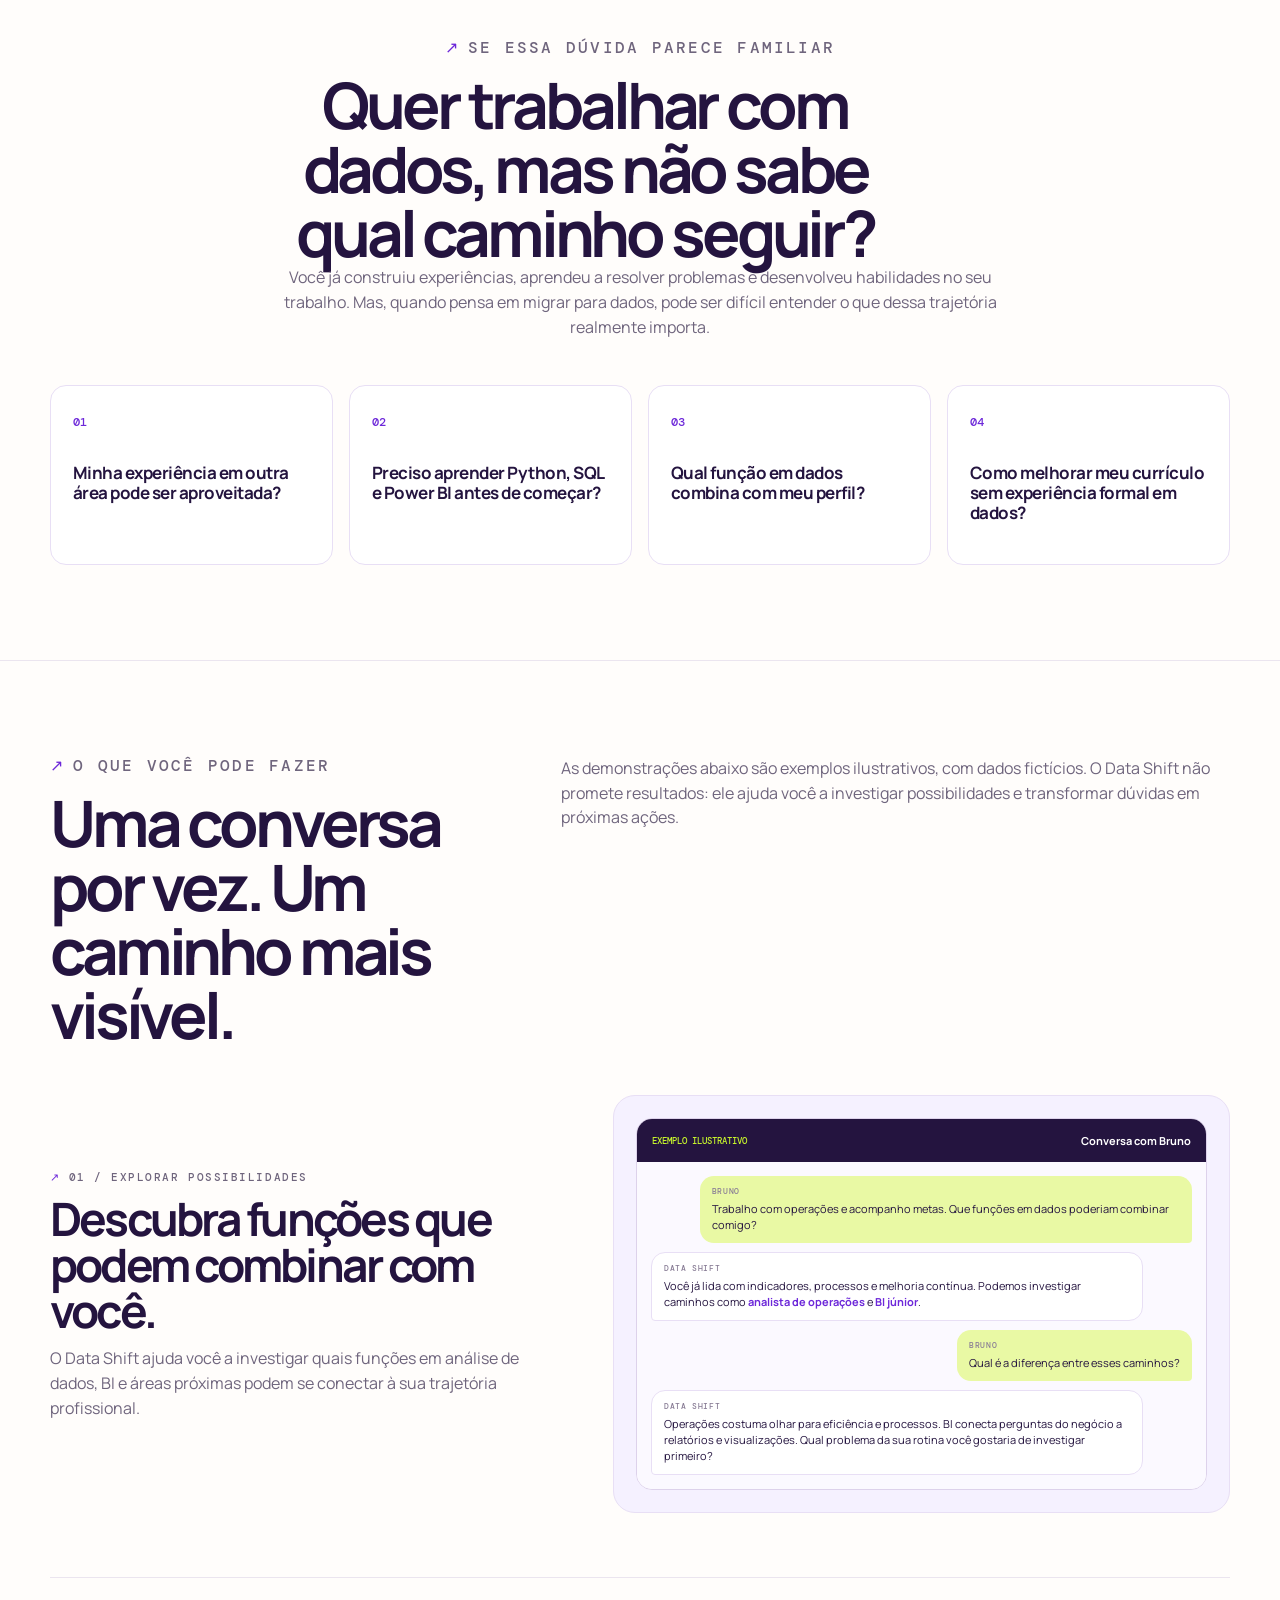
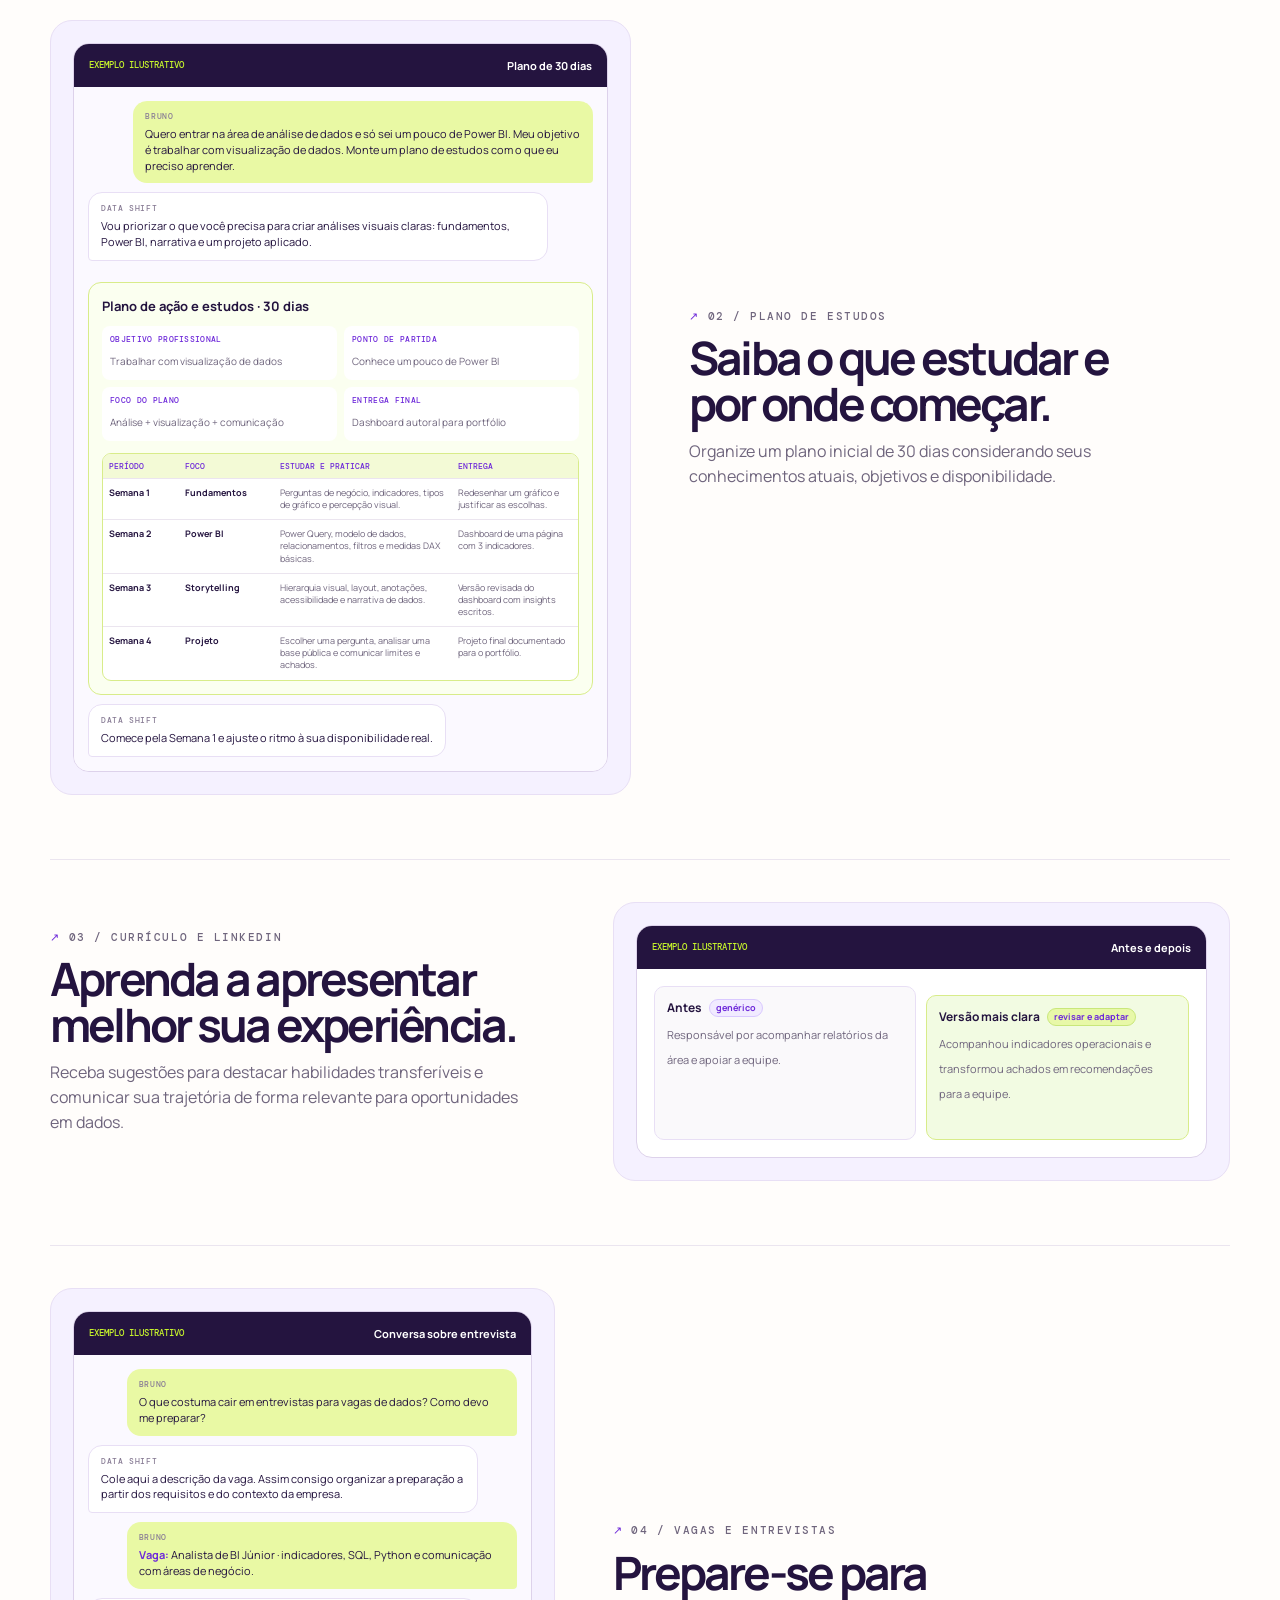
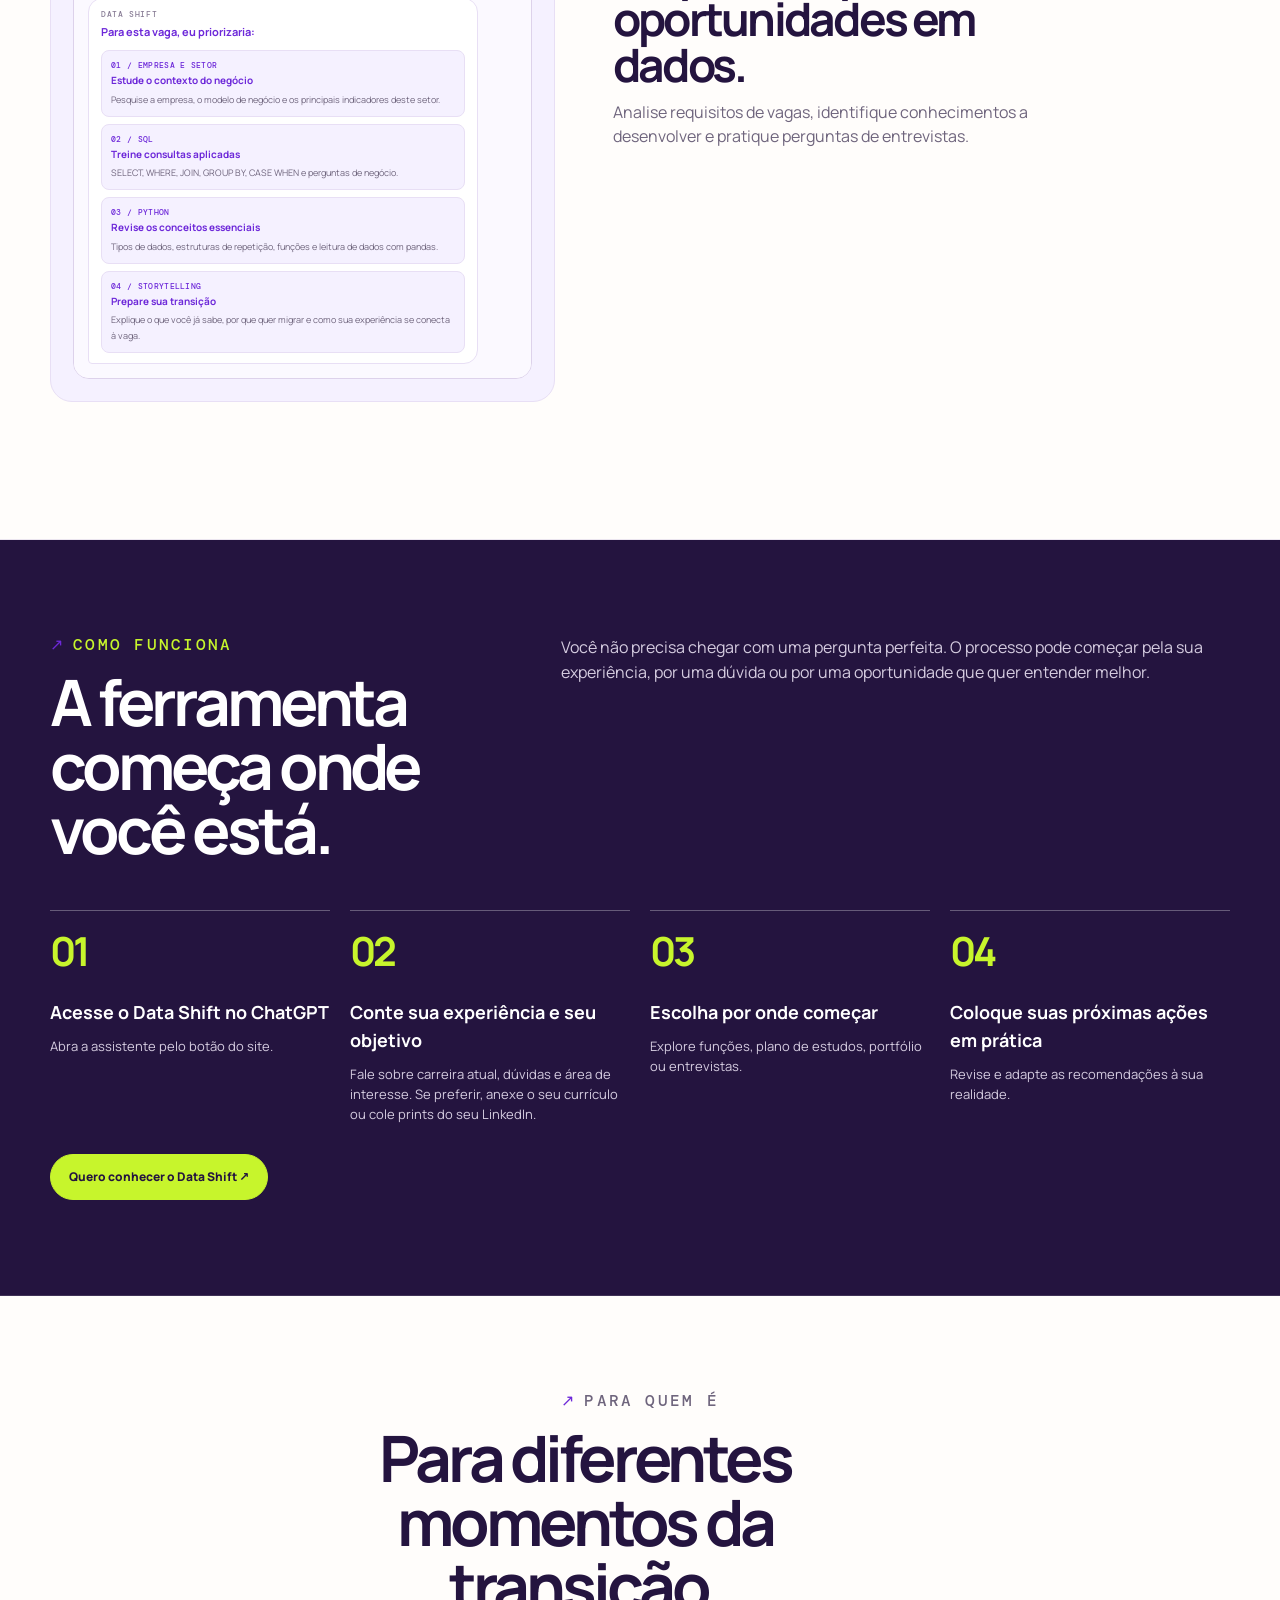
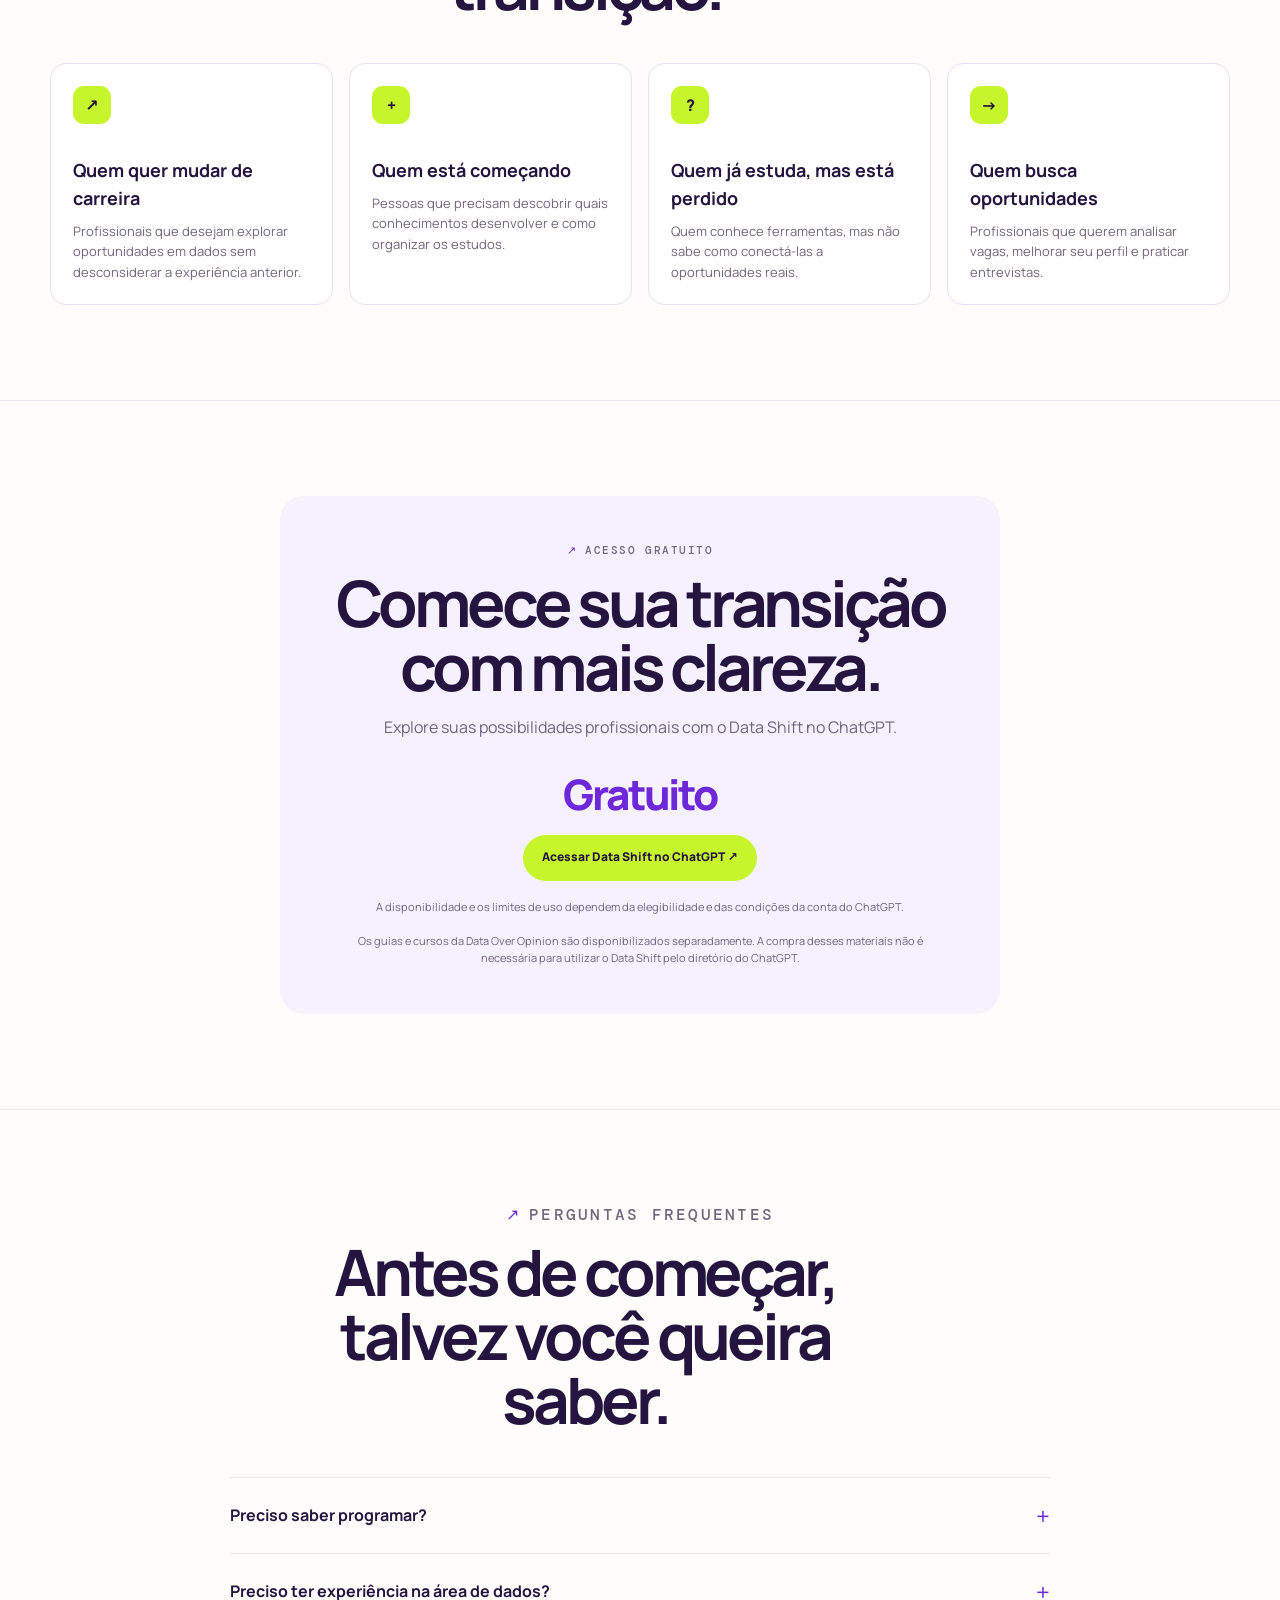
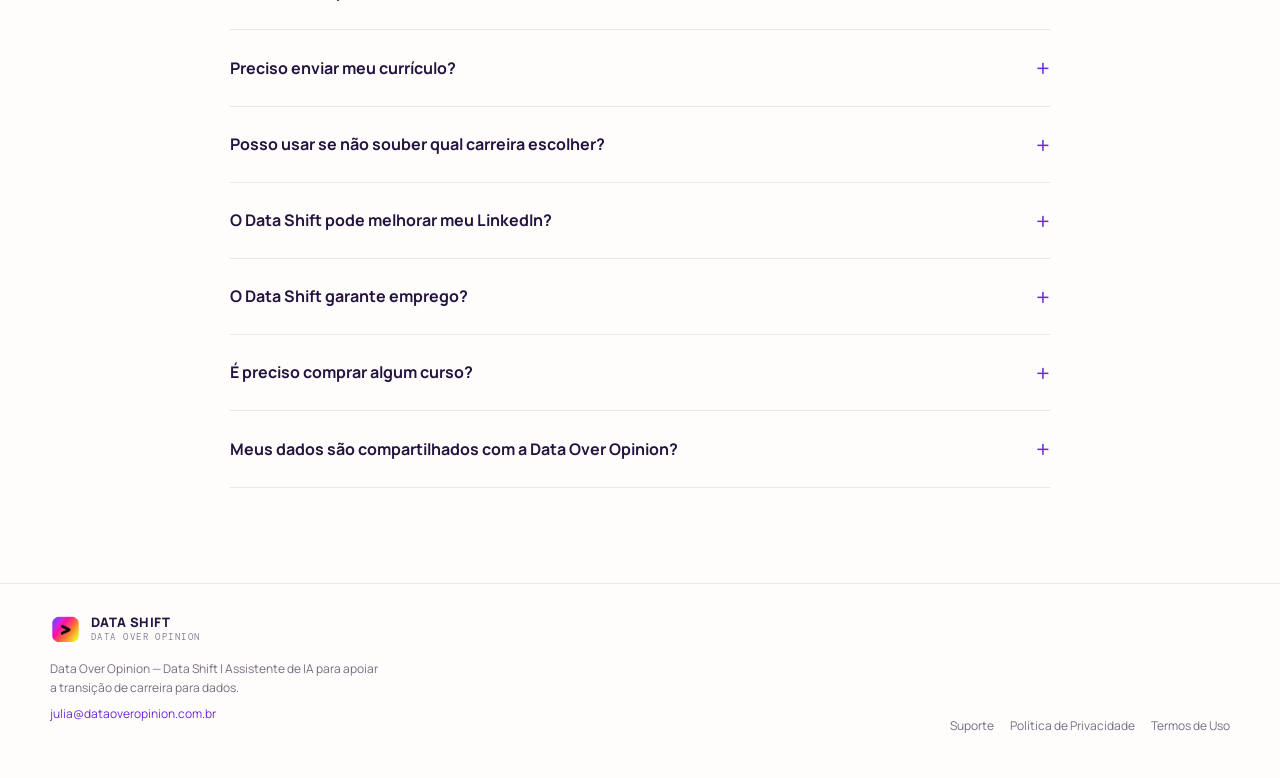
==== commit 51c42f5c: "Move solução para o segundo bloco da página" ====
--- a/datashift/index.html
+++ b/datashift/index.html
@@ -38,6 +38,15 @@
       </div>
     </div></section>
 
+    <section class="section soft"><div class="shell solution-grid">
+      <div><p class="section-label">conheça a solução</p><h2>Mais clareza para planejar sua transição.</h2><p class="section-copy">Uma assistente com inteligência artificial que ajuda você a conectar sua experiência profissional a novas possibilidades de atuação, identificar prioridades de aprendizagem e se preparar para oportunidades em dados.</p><p class="section-copy">Sua experiência anterior pode ter desenvolvido competências como interpretação de indicadores, conhecimento de negócio, análise de processos, comunicação e resolução de problemas. O Data Shift ajuda você a reconhecer essas conexões, explorar possibilidades e identificar o que ainda precisa desenvolver.</p></div>
+      <div class="benefit-list">
+        <article class="benefit"><span class="benefit-index">01</span><div><h3>Reconheça sua experiência</h3><p>Descubra competências que podem ser aproveitadas.</p></div></article>
+        <article class="benefit"><span class="benefit-index">02</span><div><h3>Encontre uma direção</h3><p>Explore funções e organize seu plano de estudos.</p></div></article>
+        <article class="benefit"><span class="benefit-index">03</span><div><h3>Prepare seus próximos passos</h3><p>Desenvolva portfólio, currículo, LinkedIn e preparação para entrevistas.</p></div></article>
+      </div>
+    </div></section>
+
     <section class="section" id="problema"><div class="shell">
       <div class="section-heading center"><p class="section-label">se essa dúvida parece familiar</p><h2>Quer trabalhar com dados, mas não sabe qual caminho seguir?</h2><p>Você já construiu experiências, aprendeu a resolver problemas e desenvolveu habilidades no seu trabalho. Mas, quando pensa em migrar para dados, pode ser difícil entender o que dessa trajetória realmente importa.</p></div>
       <div class="question-grid">
@@ -45,15 +54,6 @@
         <article class="question-card"><b>02</b><p>Preciso aprender Python, SQL e Power BI antes de começar?</p></article>
         <article class="question-card"><b>03</b><p>Qual função em dados combina com meu perfil?</p></article>
         <article class="question-card"><b>04</b><p>Como melhorar meu currículo sem experiência formal em dados?</p></article>
-      </div>
-    </div></section>
-
-    <section class="section soft"><div class="shell solution-grid">
-      <div><p class="section-label">conheça a solução</p><h2>Conheça o Data Shift: mais clareza para planejar sua transição.</h2><p class="section-copy">Uma assistente com inteligência artificial que ajuda você a conectar sua experiência profissional a novas possibilidades de atuação, identificar prioridades de aprendizagem e se preparar para oportunidades em dados.</p><p class="section-copy">Sua experiência anterior pode ter desenvolvido competências como interpretação de indicadores, conhecimento de negócio, análise de processos, comunicação e resolução de problemas. O Data Shift ajuda você a reconhecer essas conexões, explorar possibilidades e identificar o que ainda precisa desenvolver.</p></div>
-      <div class="benefit-list">
-        <article class="benefit"><span class="benefit-index">01</span><div><h3>Reconheça sua experiência</h3><p>Descubra competências que podem ser aproveitadas.</p></div></article>
-        <article class="benefit"><span class="benefit-index">02</span><div><h3>Encontre uma direção</h3><p>Explore funções e organize seu plano de estudos.</p></div></article>
-        <article class="benefit"><span class="benefit-index">03</span><div><h3>Prepare seus próximos passos</h3><p>Desenvolva portfólio, currículo, LinkedIn e preparação para entrevistas.</p></div></article>
       </div>
     </div></section>
 
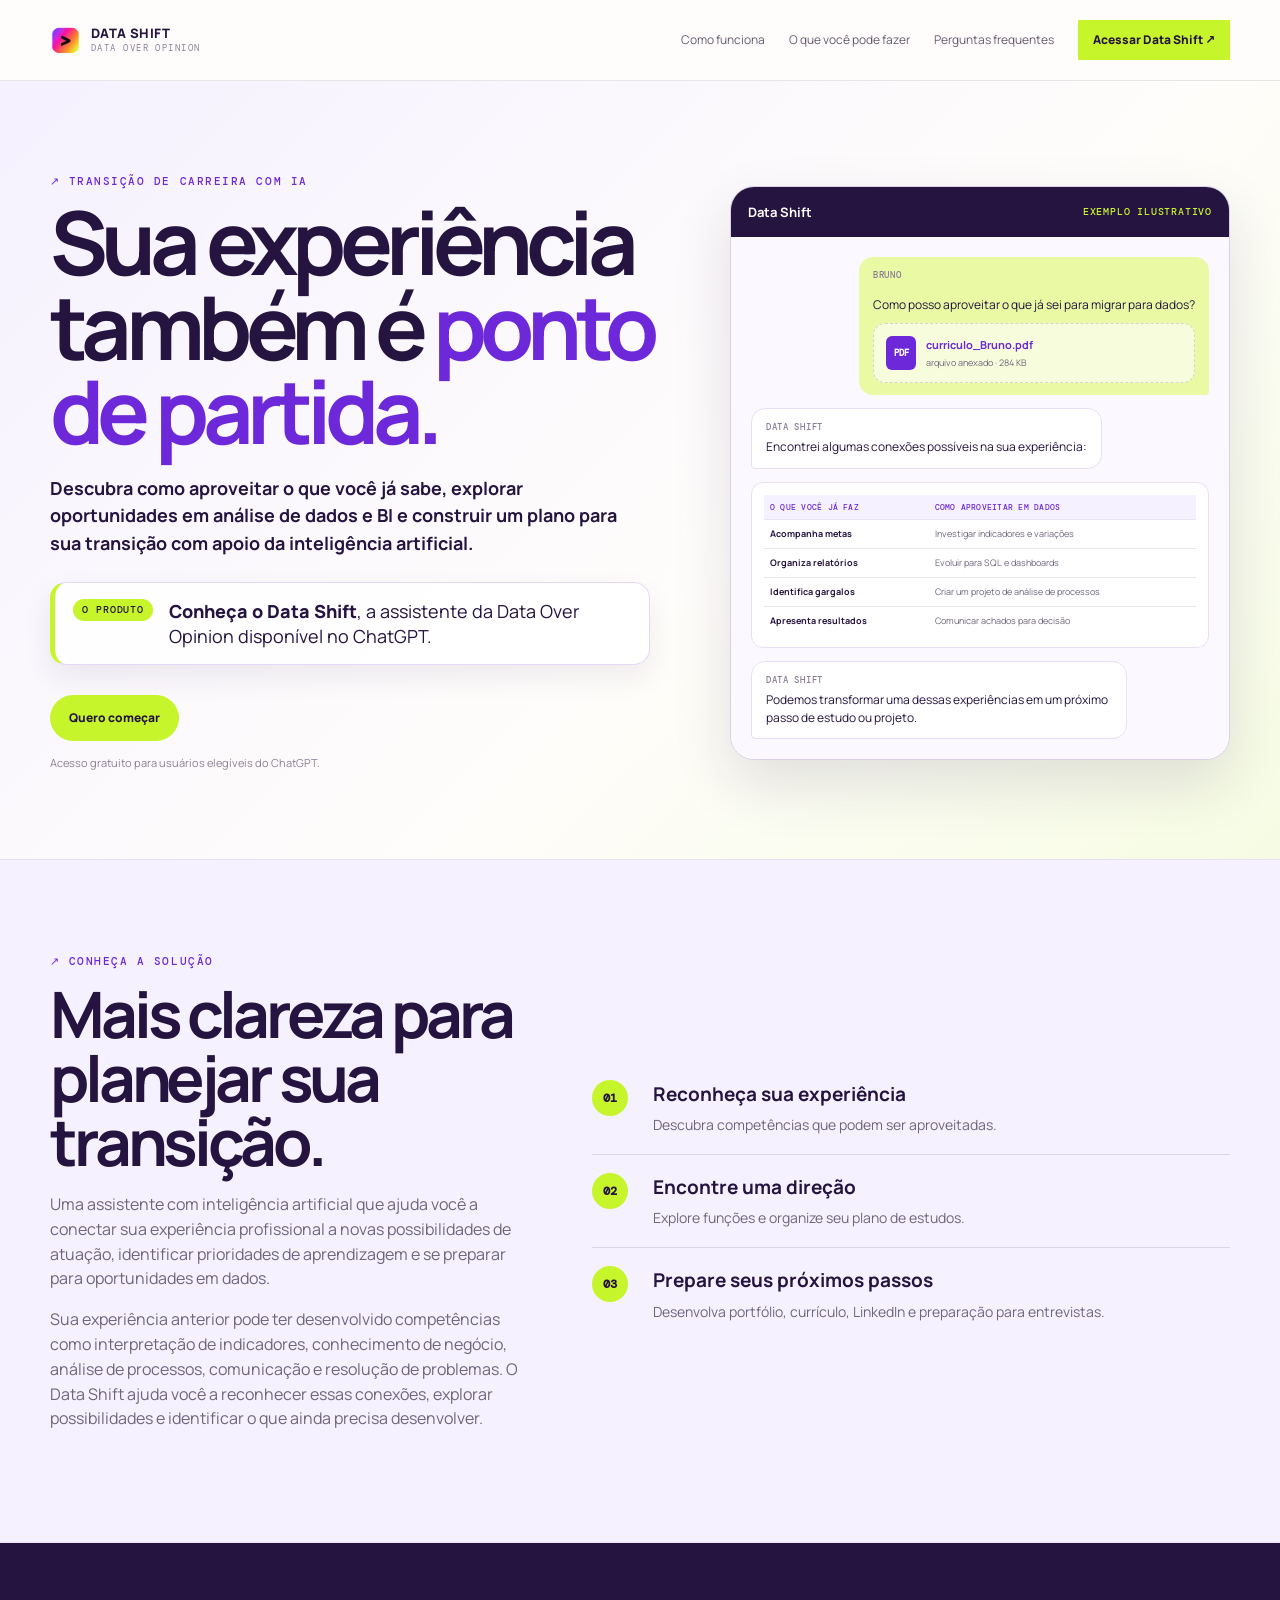
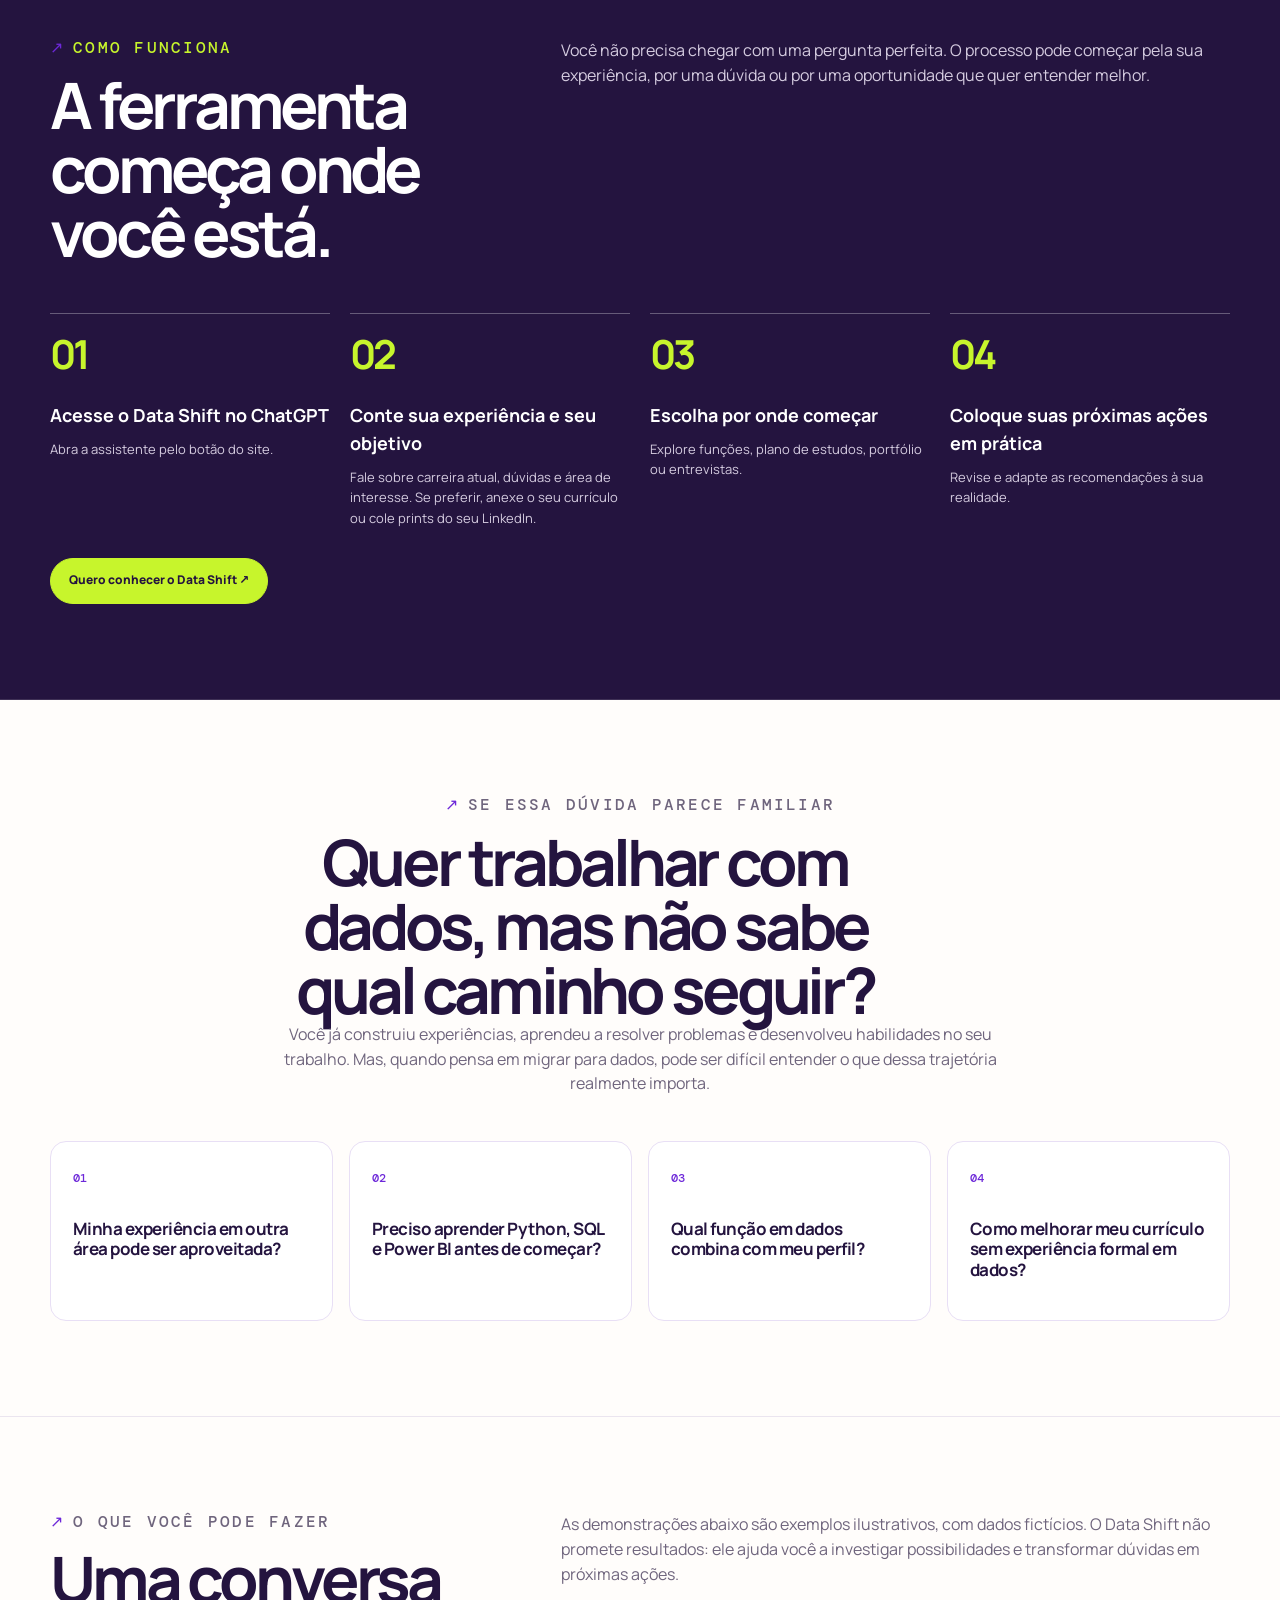
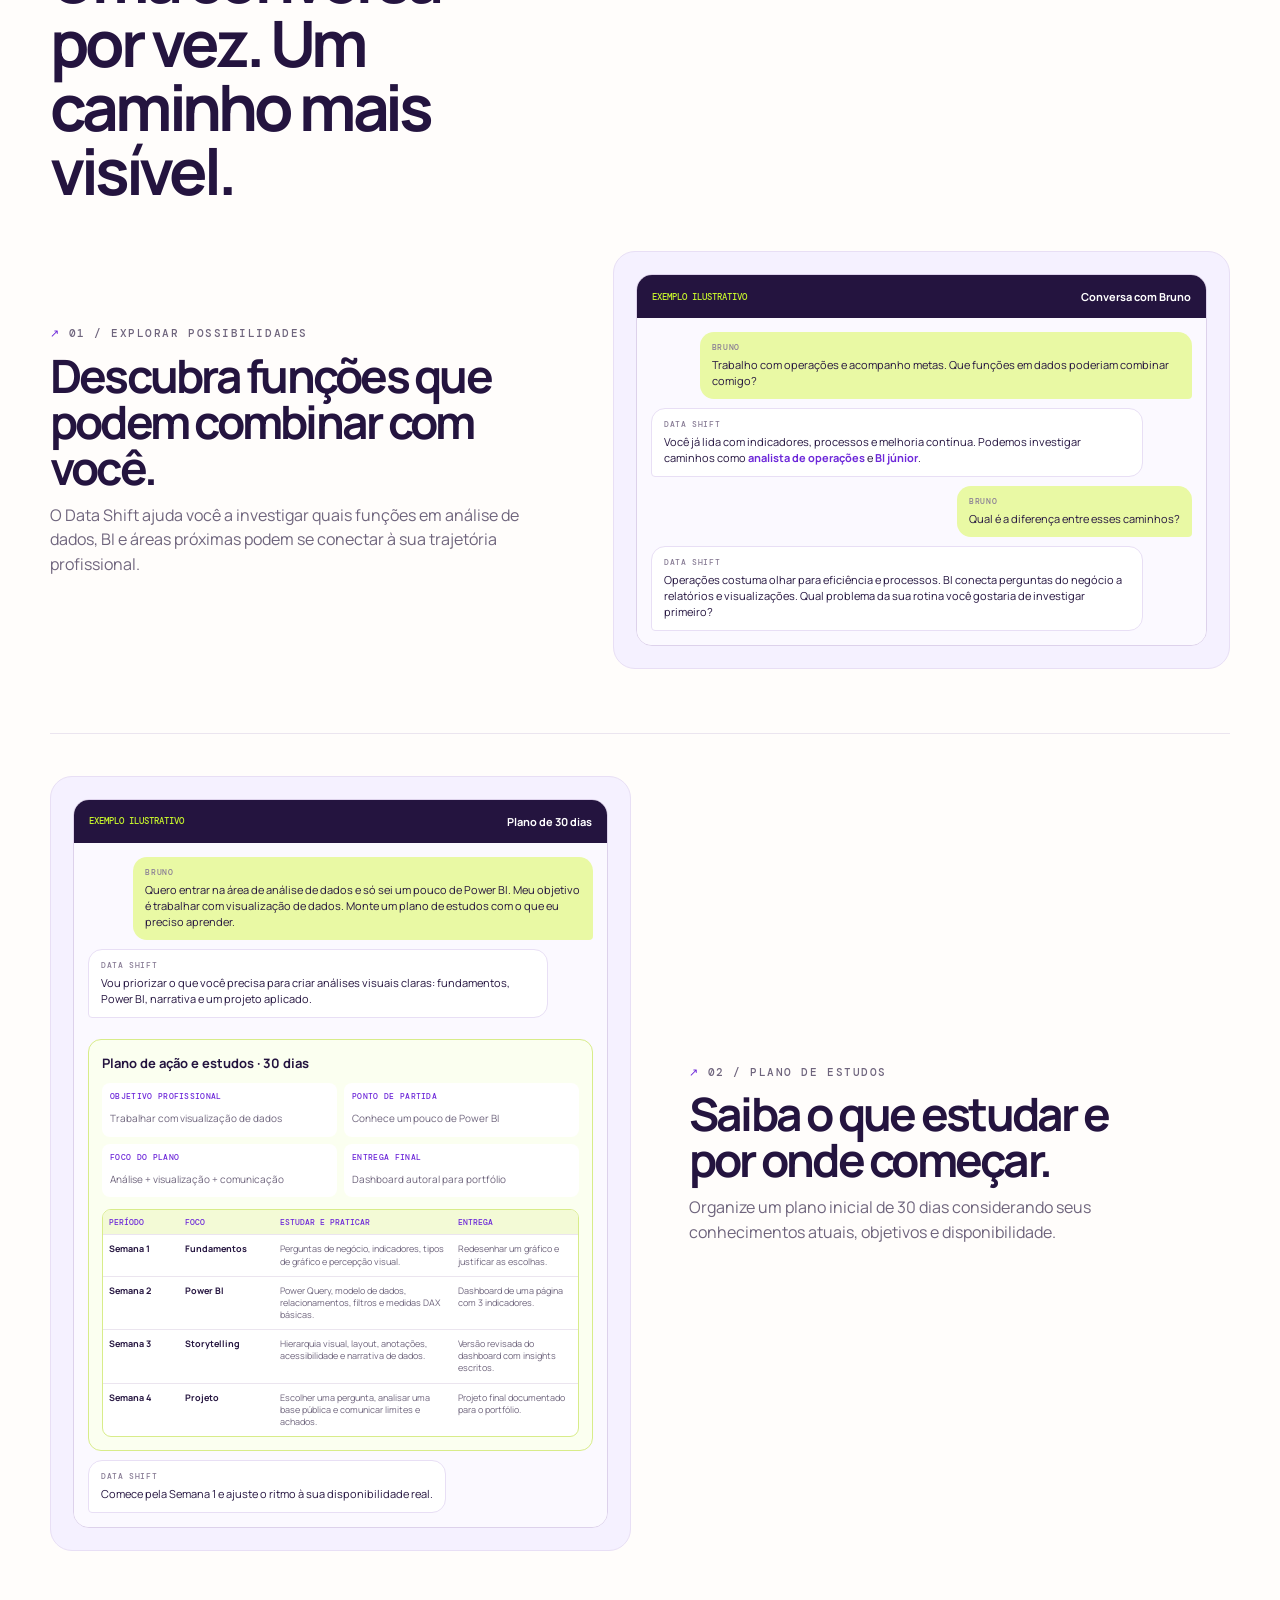
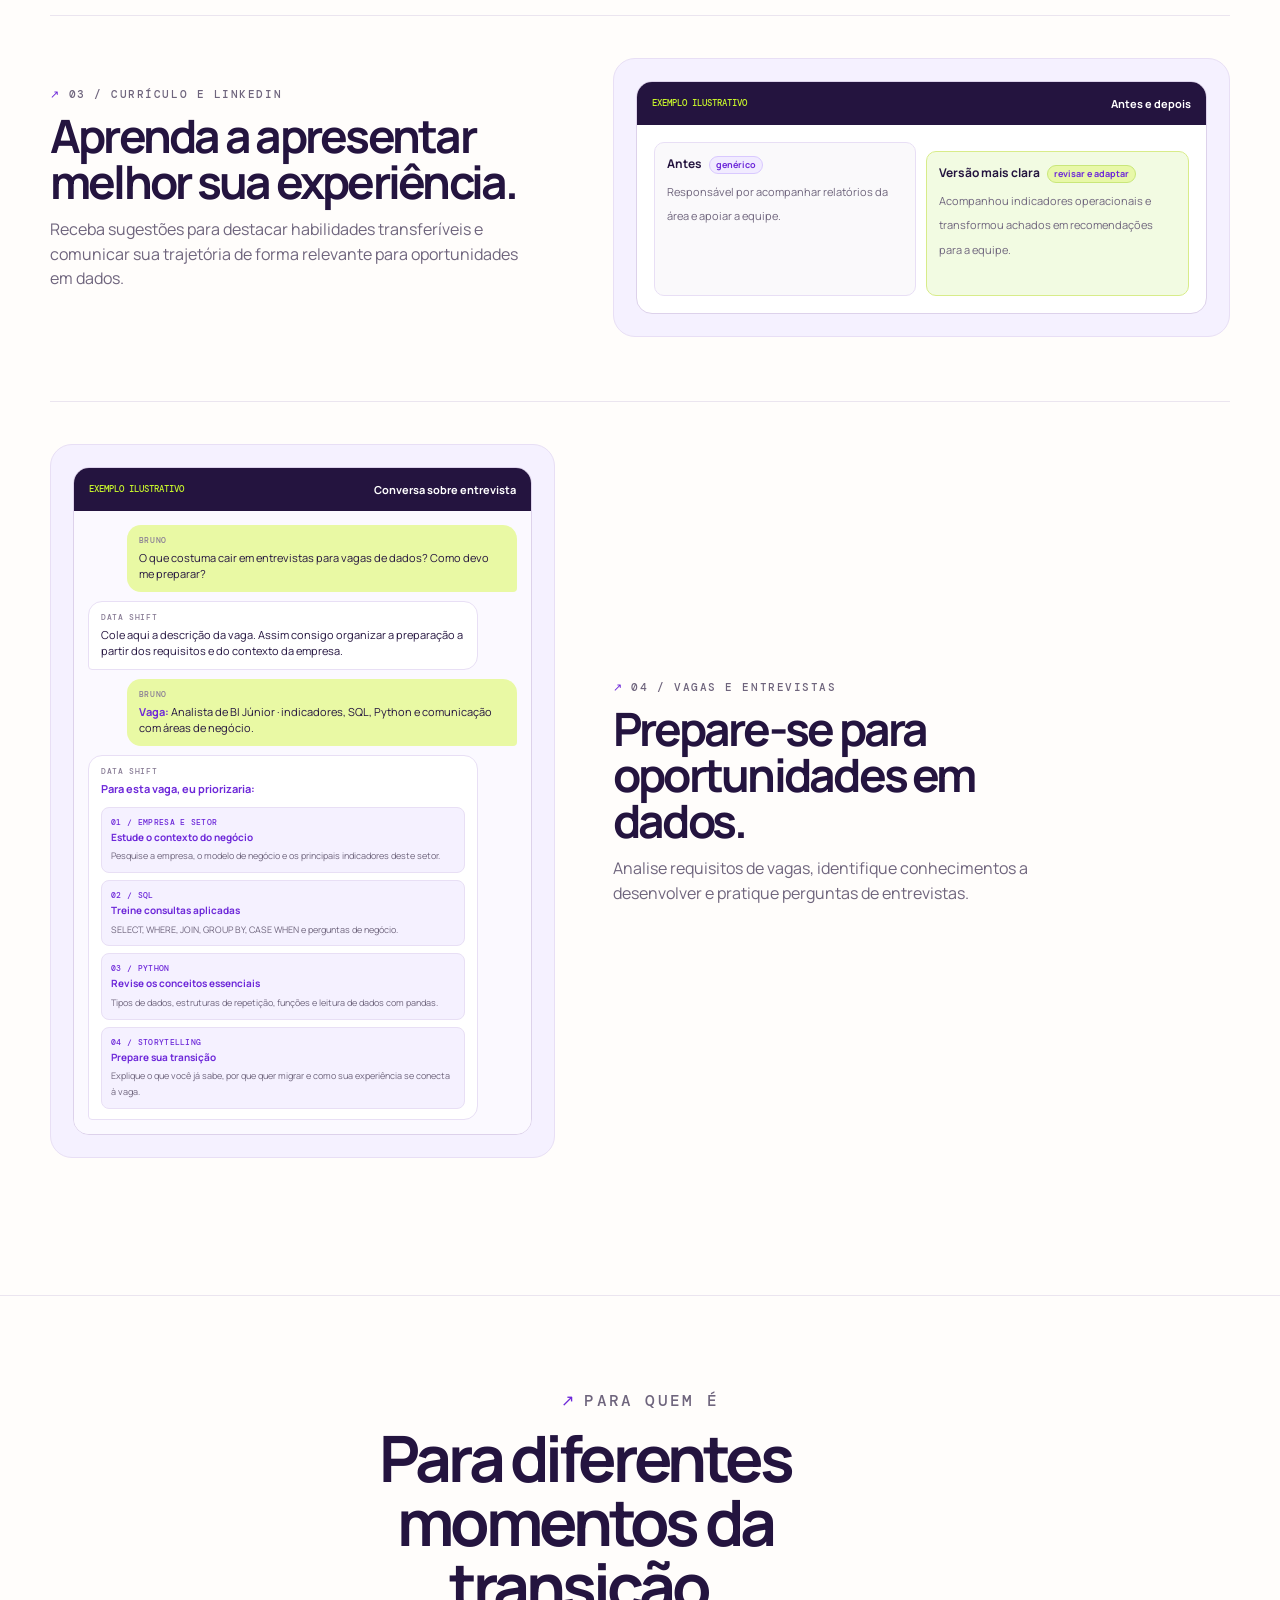
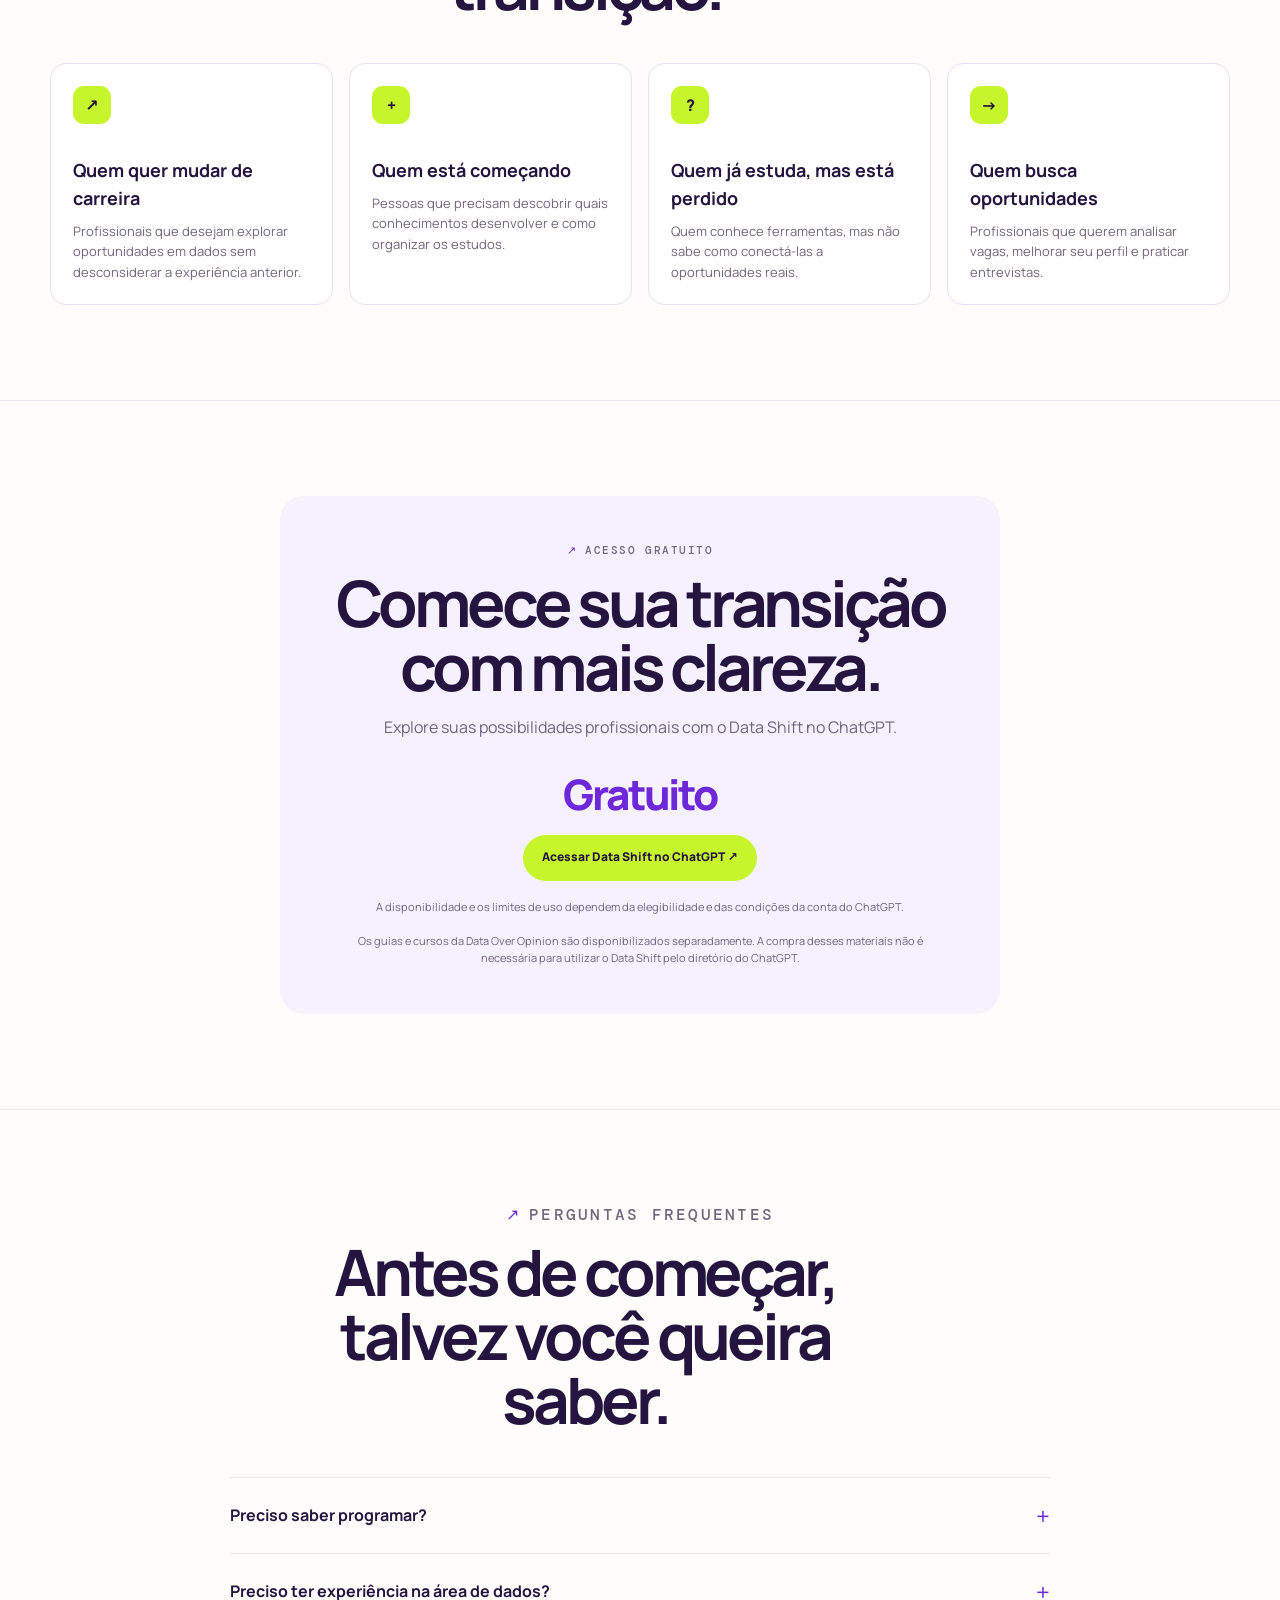
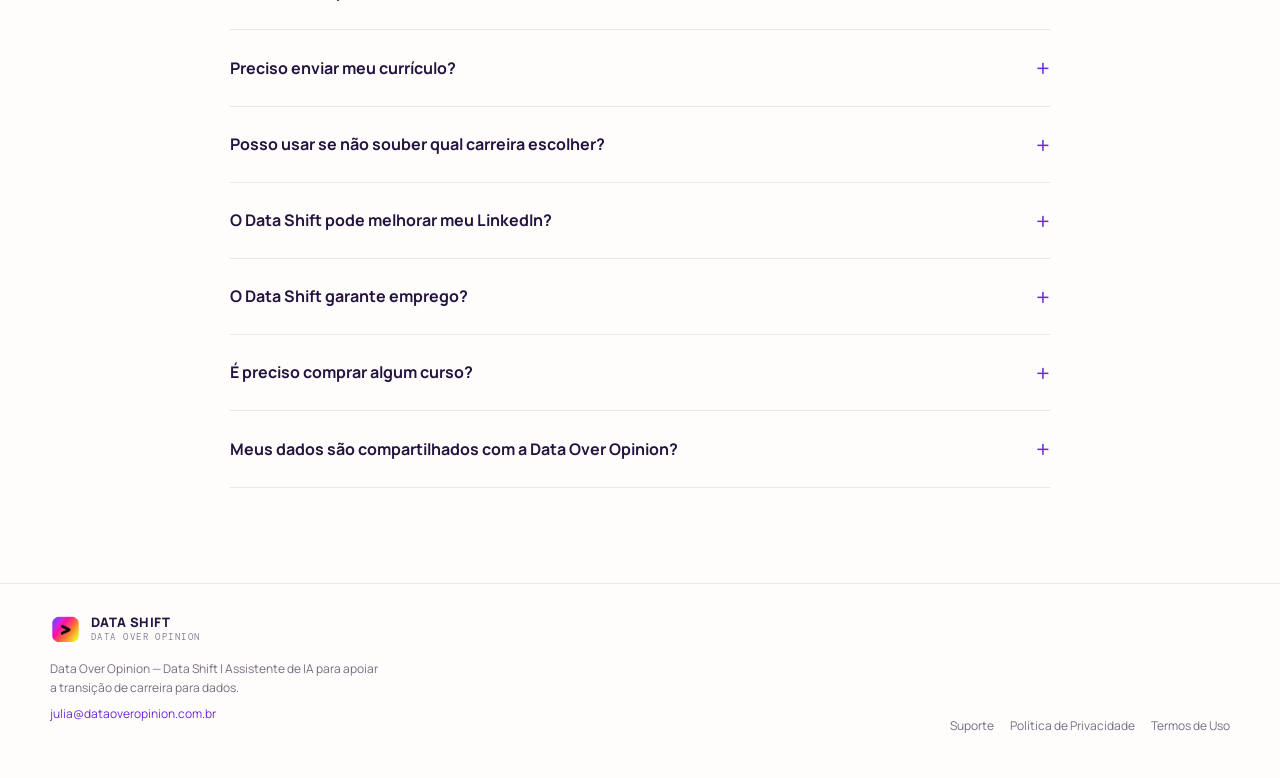
==== commit f0322b7f: "Move como funciona para o terceiro bloco" ====
--- a/datashift/index.html
+++ b/datashift/index.html
@@ -47,6 +47,10 @@
       </div>
     </div></section>
 
+    <section class="section dark" id="como-funciona"><div class="shell"><div class="section-heading"><div><p class="section-label" style="color:var(--lime)">como funciona</p><h2>A ferramenta começa onde você está.</h2></div><p>Você não precisa chegar com uma pergunta perfeita. O processo pode começar pela sua experiência, por uma dúvida ou por uma oportunidade que quer entender melhor.</p></div><div class="steps">
+      <article class="step"><b>01</b><h3>Acesse o Data Shift no ChatGPT</h3><p>Abra a assistente pelo botão do site.</p></article><article class="step"><b>02</b><h3>Conte sua experiência e seu objetivo</h3><p>Fale sobre carreira atual, dúvidas e área de interesse. Se preferir, anexe o seu currículo ou cole prints do seu LinkedIn.</p></article><article class="step"><b>03</b><h3>Escolha por onde começar</h3><p>Explore funções, plano de estudos, portfólio ou entrevistas.</p></article><article class="step"><b>04</b><h3>Coloque suas próximas ações em prática</h3><p>Revise e adapte as recomendações à sua realidade.</p></article>
+    </div><div class="actions"><a class="button lime" href="#acesso">Quero conhecer o Data Shift ↗</a></div></div></section>
+
     <section class="section" id="problema"><div class="shell">
       <div class="section-heading center"><p class="section-label">se essa dúvida parece familiar</p><h2>Quer trabalhar com dados, mas não sabe qual caminho seguir?</h2><p>Você já construiu experiências, aprendeu a resolver problemas e desenvolveu habilidades no seu trabalho. Mas, quando pensa em migrar para dados, pode ser difícil entender o que dessa trajetória realmente importa.</p></div>
       <div class="question-grid">
@@ -66,10 +70,6 @@
         <article class="feature-row"><div class="feature-copy"><p class="section-label">04 / vagas e entrevistas</p><h3>Prepare-se para oportunidades em dados.</h3><p>Analise requisitos de vagas, identifique conhecimentos a desenvolver e pratique perguntas de entrevistas.</p></div><div class="feature-demo"><div class="demo-window"><div class="demo-window-head"><span>Exemplo ilustrativo</span>Conversa sobre entrevista</div><div class="chat-body demo-chat-body"><div class="chat-msg from-user"><small>Bruno</small>O que costuma cair em entrevistas para vagas de dados? Como devo me preparar?</div><div class="chat-msg from-bot"><small>Data Shift</small>Cole aqui a descrição da vaga. Assim consigo organizar a preparação a partir dos requisitos e do contexto da empresa.</div><div class="chat-msg from-user"><small>Bruno</small><strong>Vaga:</strong> Analista de BI Júnior · indicadores, SQL, Python e comunicação com áreas de negócio.</div><div class="chat-msg from-bot"><small>Data Shift</small><strong>Para esta vaga, eu priorizaria:</strong><div class="prep-list"><div class="prep-item"><b>01 / empresa e setor</b><strong>Estude o contexto do negócio</strong><span>Pesquise a empresa, o modelo de negócio e os principais indicadores deste setor.</span></div><div class="prep-item"><b>02 / SQL</b><strong>Treine consultas aplicadas</strong><span>SELECT, WHERE, JOIN, GROUP BY, CASE WHEN e perguntas de negócio.</span></div><div class="prep-item"><b>03 / Python</b><strong>Revise os conceitos essenciais</strong><span>Tipos de dados, estruturas de repetição, funções e leitura de dados com pandas.</span></div><div class="prep-item"><b>04 / storytelling</b><strong>Prepare sua transição</strong><span>Explique o que você já sabe, por que quer migrar e como sua experiência se conecta à vaga.</span></div></div></div></div></div></div></article>
       </div>
     </div></section>
-
-    <section class="section dark" id="como-funciona"><div class="shell"><div class="section-heading"><div><p class="section-label" style="color:var(--lime)">como funciona</p><h2>A ferramenta começa onde você está.</h2></div><p>Você não precisa chegar com uma pergunta perfeita. O processo pode começar pela sua experiência, por uma dúvida ou por uma oportunidade que quer entender melhor.</p></div><div class="steps">
-      <article class="step"><b>01</b><h3>Acesse o Data Shift no ChatGPT</h3><p>Abra a assistente pelo botão do site.</p></article><article class="step"><b>02</b><h3>Conte sua experiência e seu objetivo</h3><p>Fale sobre carreira atual, dúvidas e área de interesse. Se preferir, anexe o seu currículo ou cole prints do seu LinkedIn.</p></article><article class="step"><b>03</b><h3>Escolha por onde começar</h3><p>Explore funções, plano de estudos, portfólio ou entrevistas.</p></article><article class="step"><b>04</b><h3>Coloque suas próximas ações em prática</h3><p>Revise e adapte as recomendações à sua realidade.</p></article>
-    </div><div class="actions"><a class="button lime" href="#acesso">Quero conhecer o Data Shift ↗</a></div></div></section>
 
     <section class="section"><div class="shell"><div class="section-heading center"><p class="section-label">para quem é</p><h2>Para diferentes momentos da transição.</h2></div><div class="audience-grid">
       <article class="audience-card"><div class="audience-icon">↗</div><h3>Quem quer mudar de carreira</h3><p>Profissionais que desejam explorar oportunidades em dados sem desconsiderar a experiência anterior.</p></article>
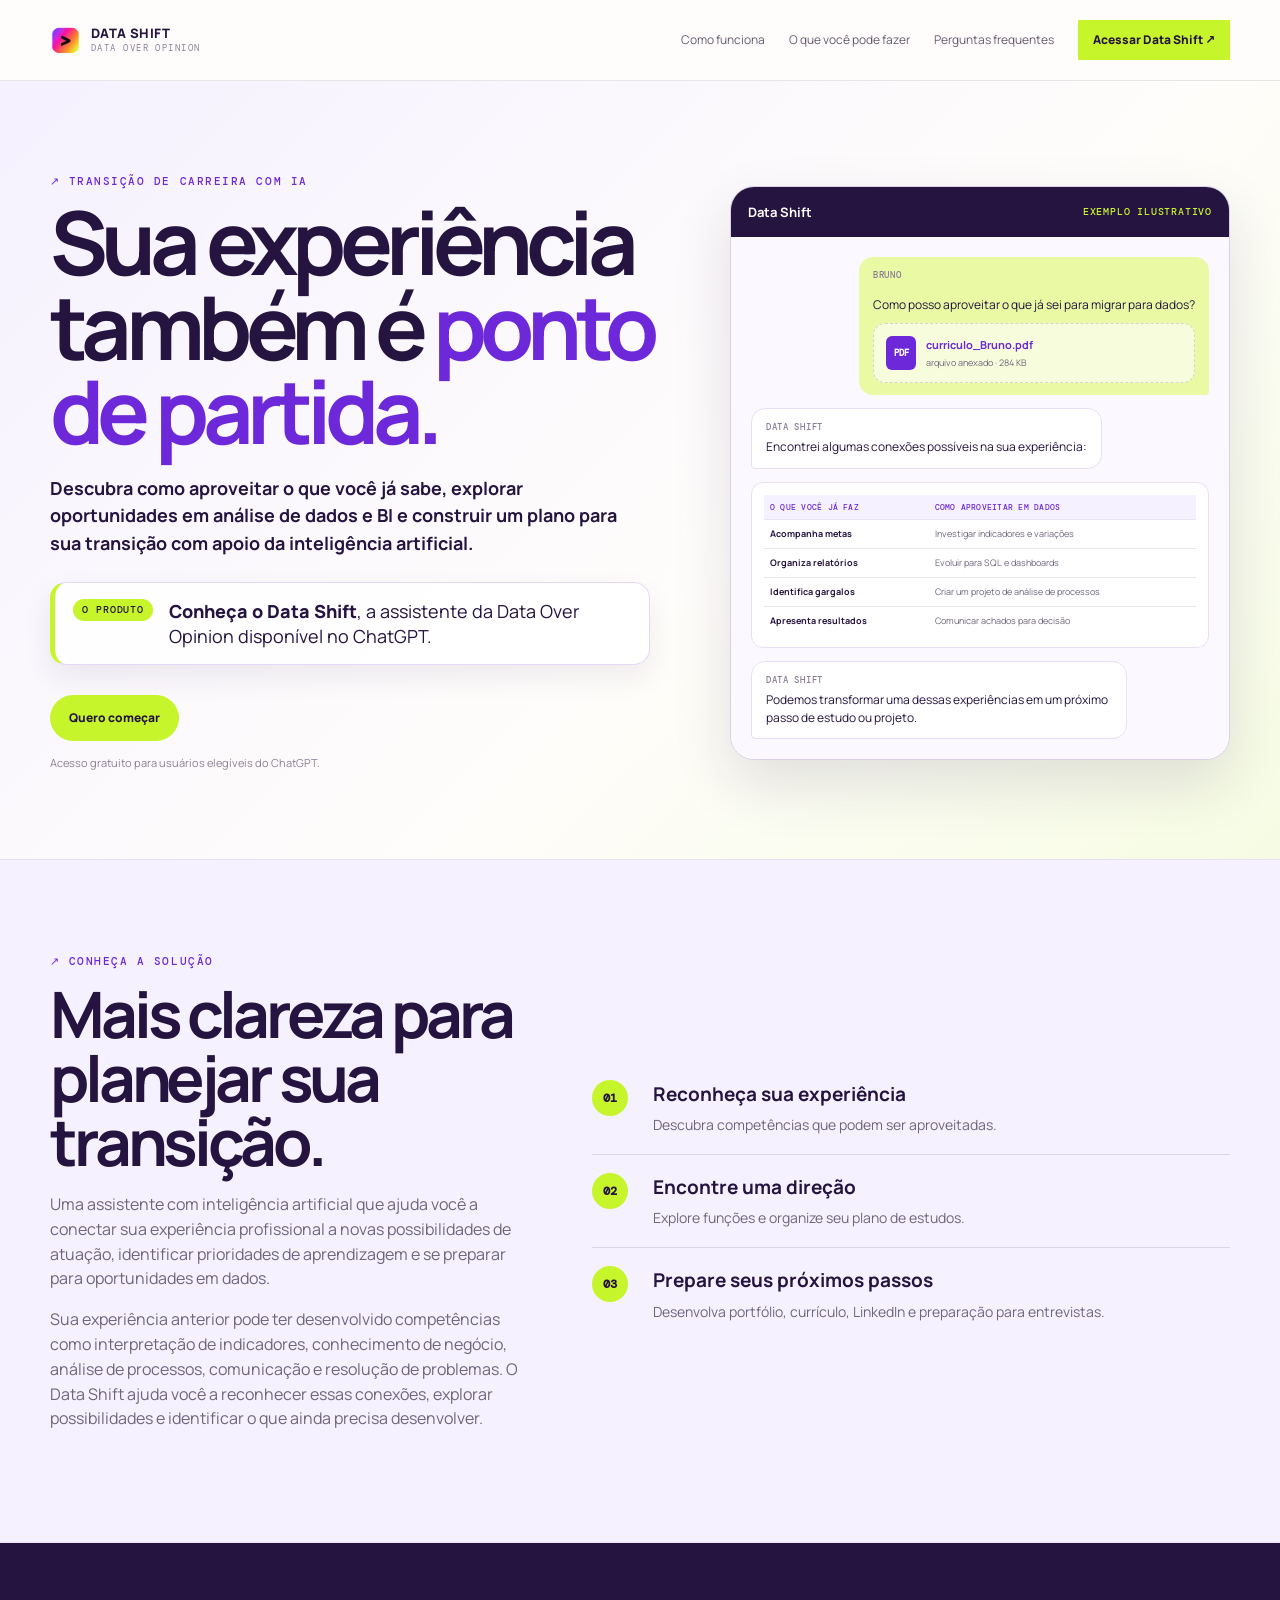
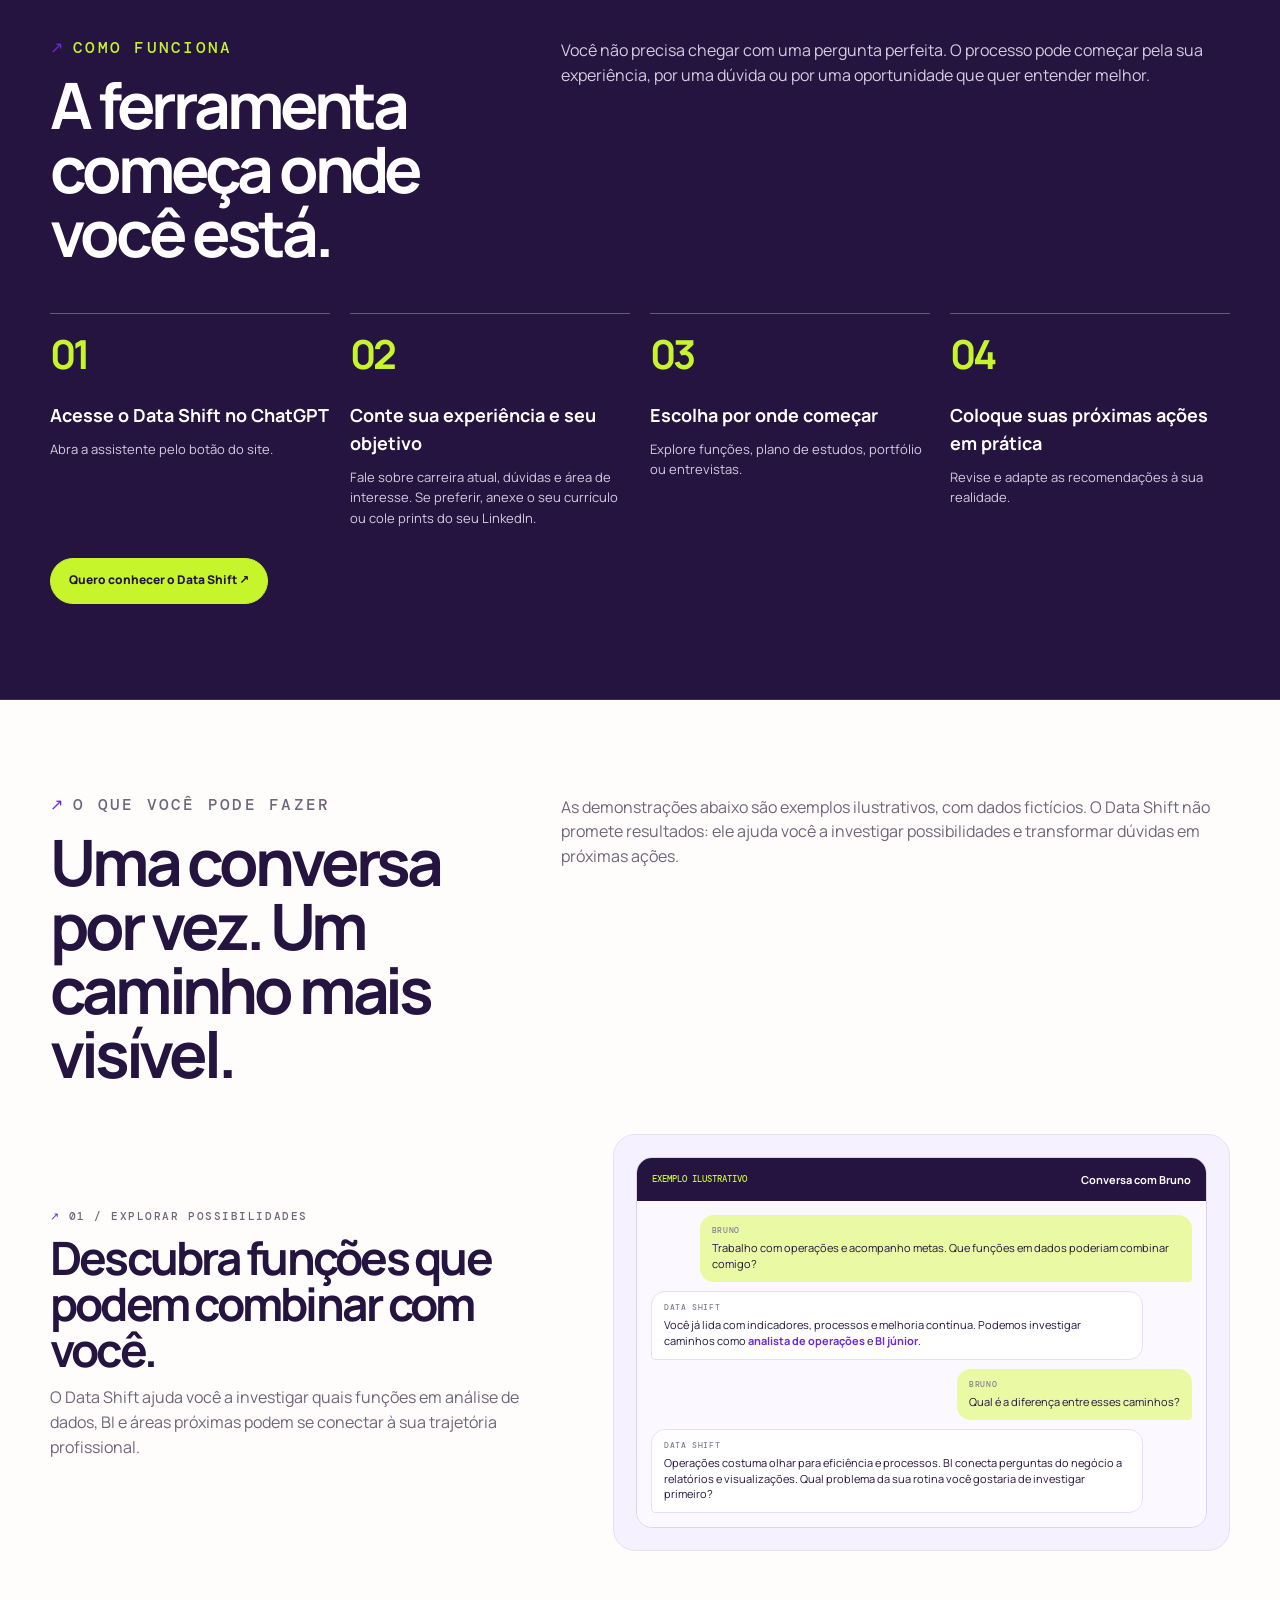
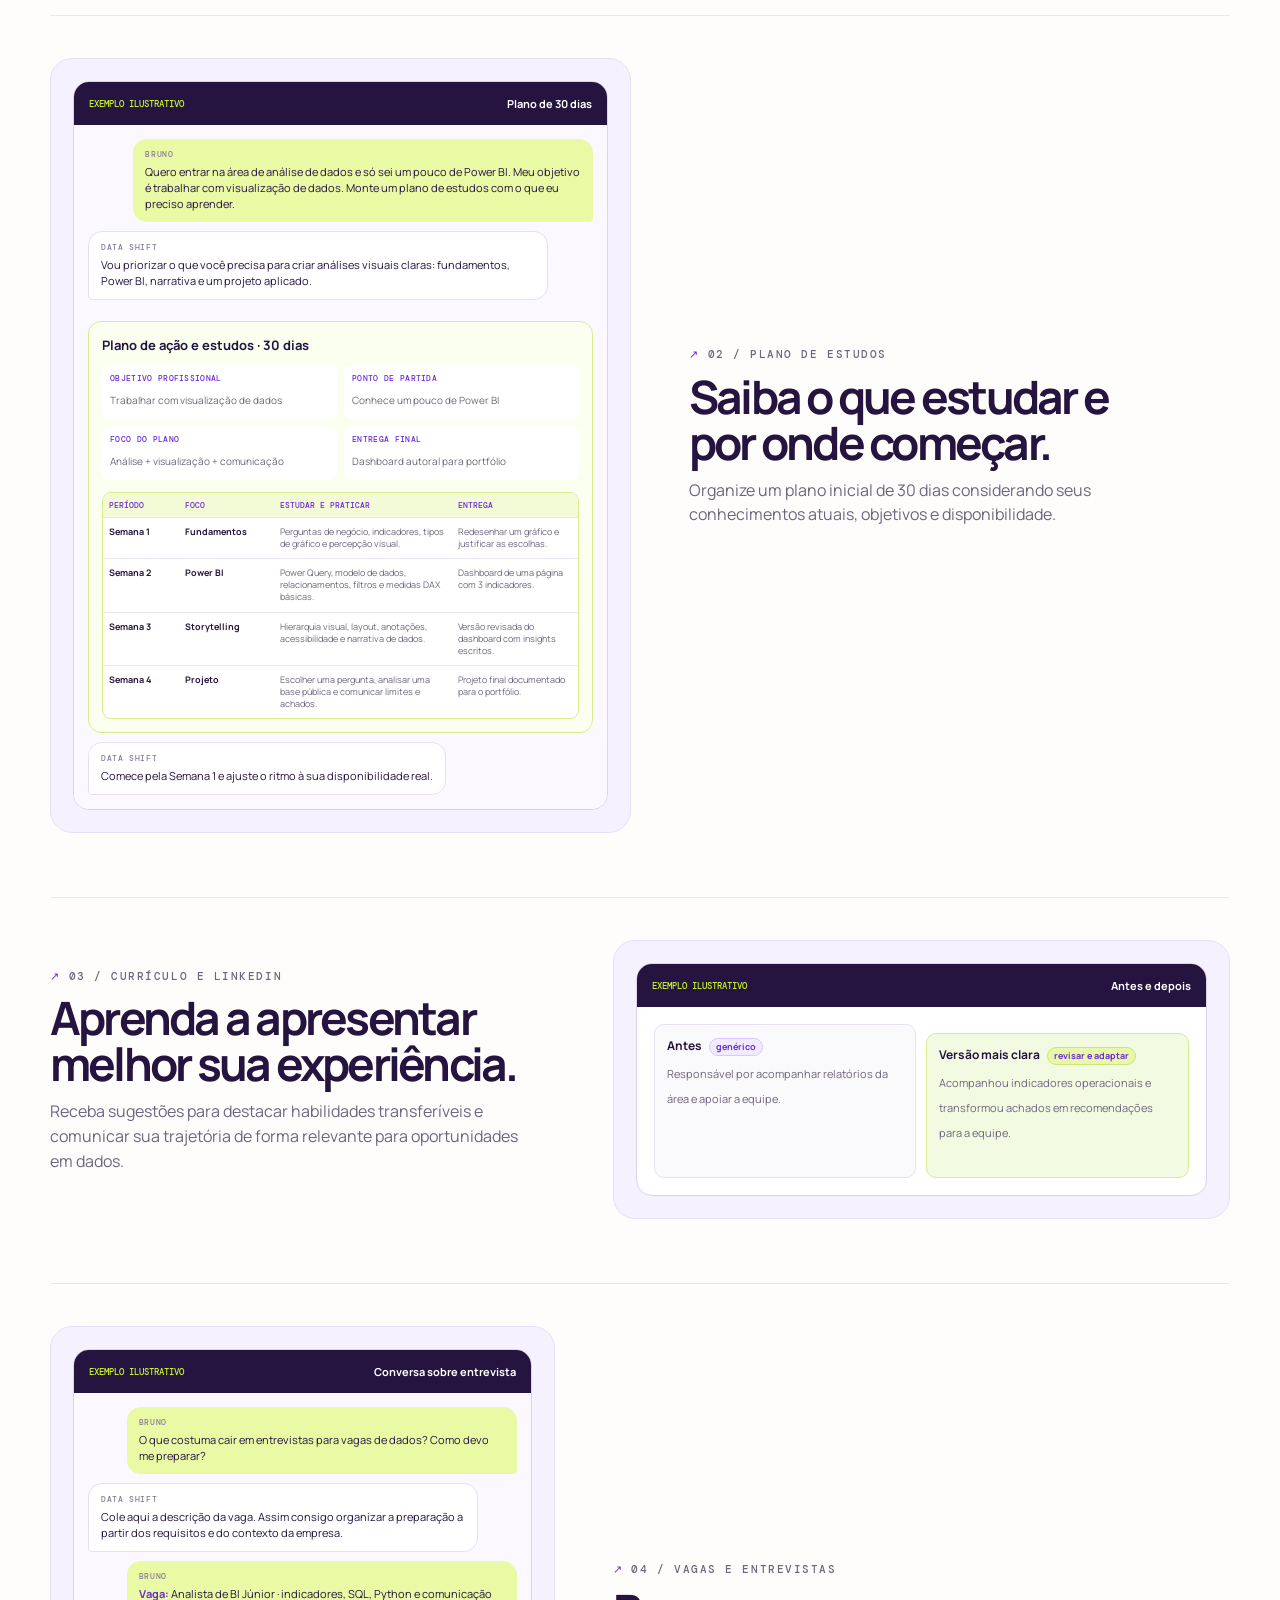
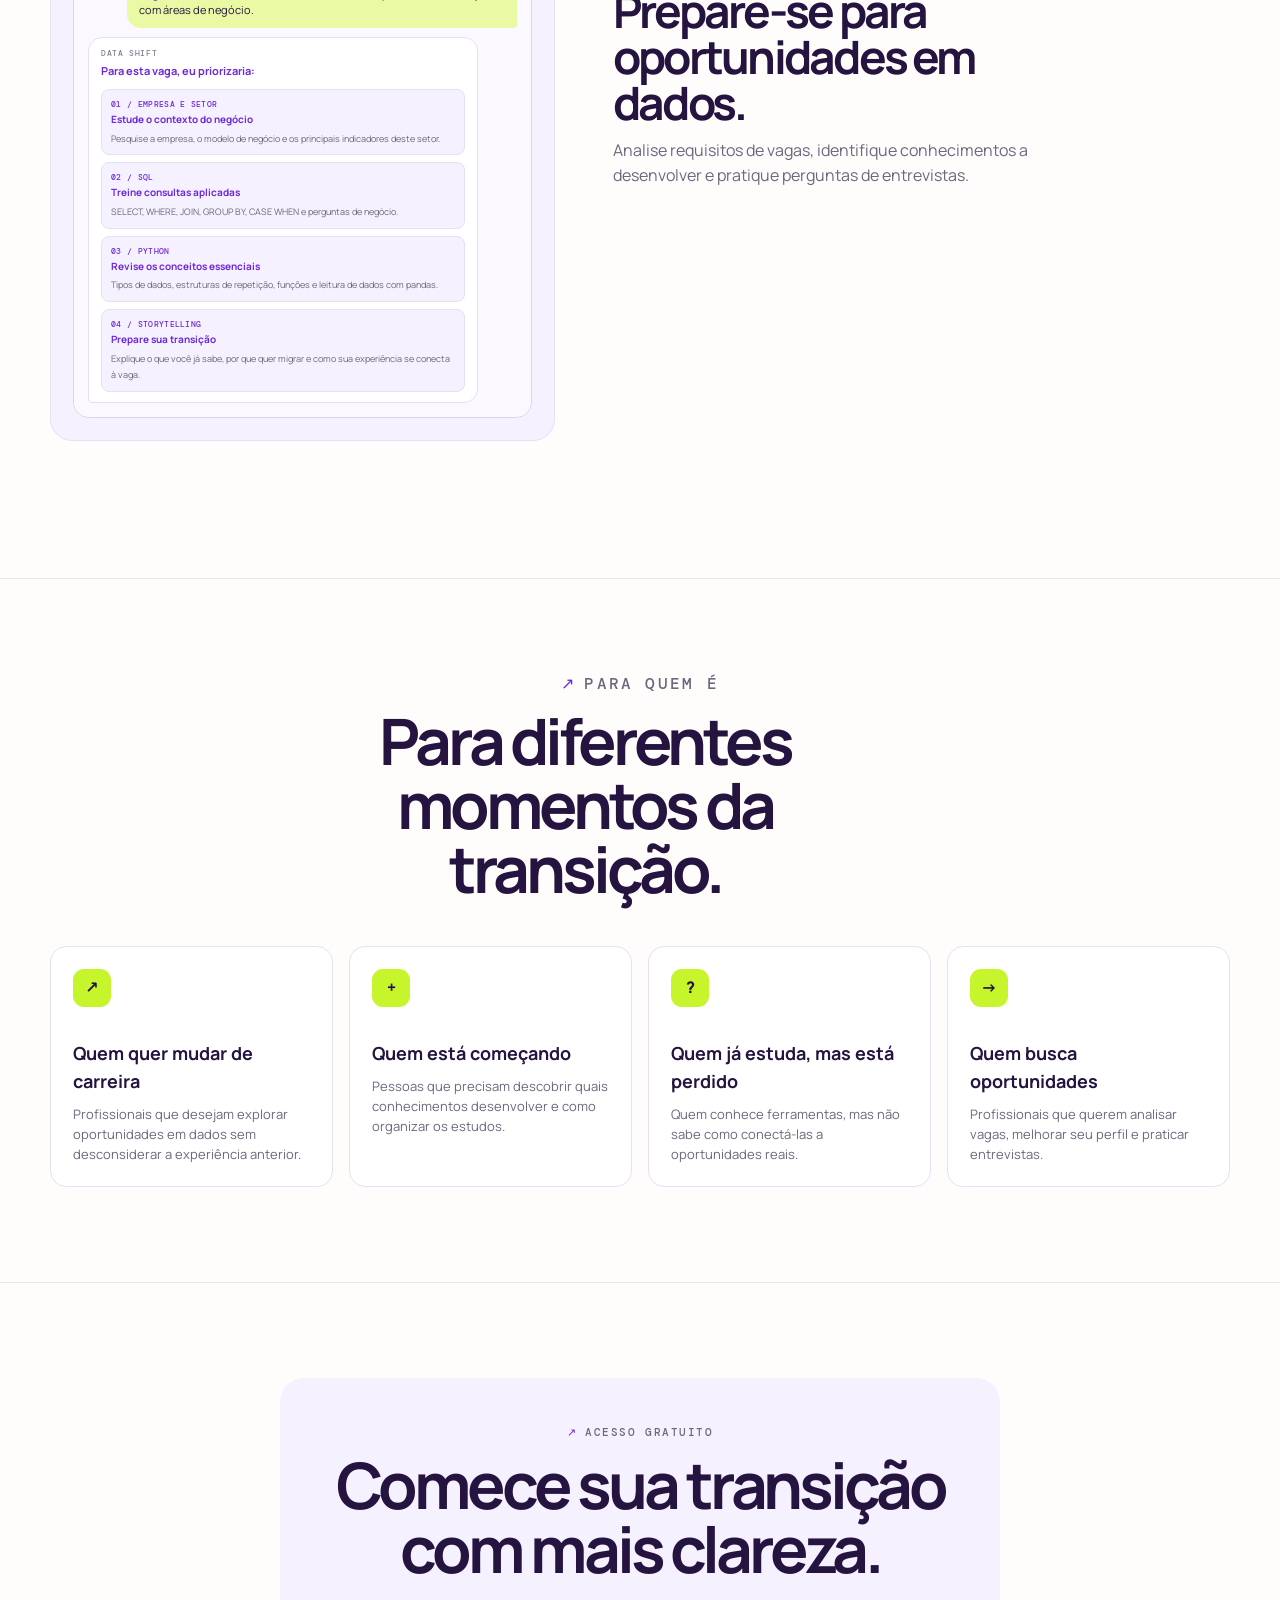
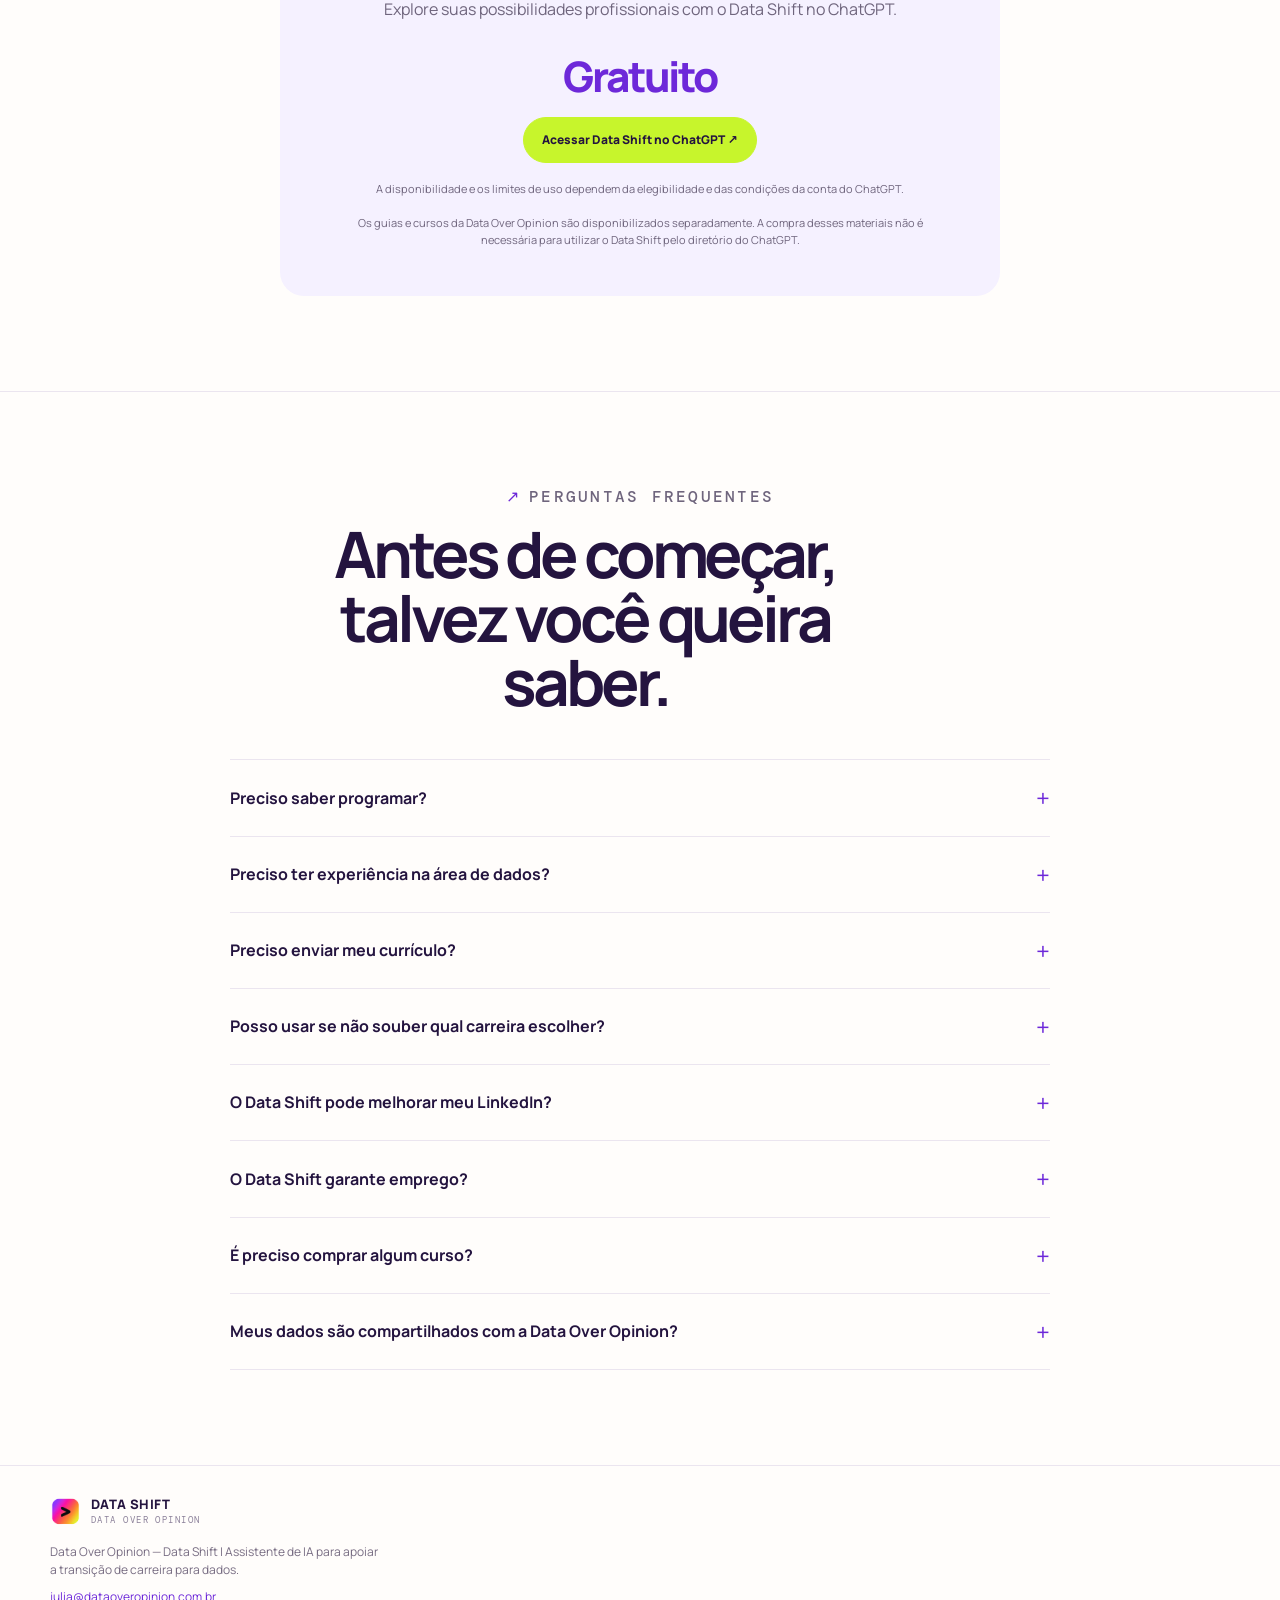
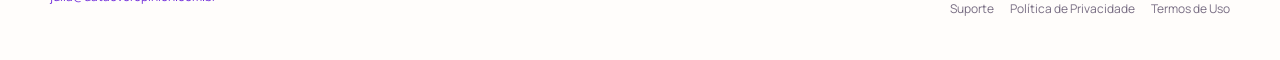
==== commit 45c8d213: "Remove bloco de dúvidas da página" ====
--- a/datashift/index.html
+++ b/datashift/index.html
@@ -51,16 +51,6 @@
       <article class="step"><b>01</b><h3>Acesse o Data Shift no ChatGPT</h3><p>Abra a assistente pelo botão do site.</p></article><article class="step"><b>02</b><h3>Conte sua experiência e seu objetivo</h3><p>Fale sobre carreira atual, dúvidas e área de interesse. Se preferir, anexe o seu currículo ou cole prints do seu LinkedIn.</p></article><article class="step"><b>03</b><h3>Escolha por onde começar</h3><p>Explore funções, plano de estudos, portfólio ou entrevistas.</p></article><article class="step"><b>04</b><h3>Coloque suas próximas ações em prática</h3><p>Revise e adapte as recomendações à sua realidade.</p></article>
     </div><div class="actions"><a class="button lime" href="#acesso">Quero conhecer o Data Shift ↗</a></div></div></section>
 
-    <section class="section" id="problema"><div class="shell">
-      <div class="section-heading center"><p class="section-label">se essa dúvida parece familiar</p><h2>Quer trabalhar com dados, mas não sabe qual caminho seguir?</h2><p>Você já construiu experiências, aprendeu a resolver problemas e desenvolveu habilidades no seu trabalho. Mas, quando pensa em migrar para dados, pode ser difícil entender o que dessa trajetória realmente importa.</p></div>
-      <div class="question-grid">
-        <article class="question-card"><b>01</b><p>Minha experiência em outra área pode ser aproveitada?</p></article>
-        <article class="question-card"><b>02</b><p>Preciso aprender Python, SQL e Power BI antes de começar?</p></article>
-        <article class="question-card"><b>03</b><p>Qual função em dados combina com meu perfil?</p></article>
-        <article class="question-card"><b>04</b><p>Como melhorar meu currículo sem experiência formal em dados?</p></article>
-      </div>
-    </div></section>
-
     <section class="section" id="o-que-voce-pode-fazer"><div class="shell">
       <div class="section-heading"><div><p class="section-label">o que você pode fazer</p><h2>Uma conversa por vez. Um caminho mais visível.</h2></div><p>As demonstrações abaixo são exemplos ilustrativos, com dados fictícios. O Data Shift não promete resultados: ele ajuda você a investigar possibilidades e transformar dúvidas em próximas ações.</p></div>
       <div class="feature-list">
